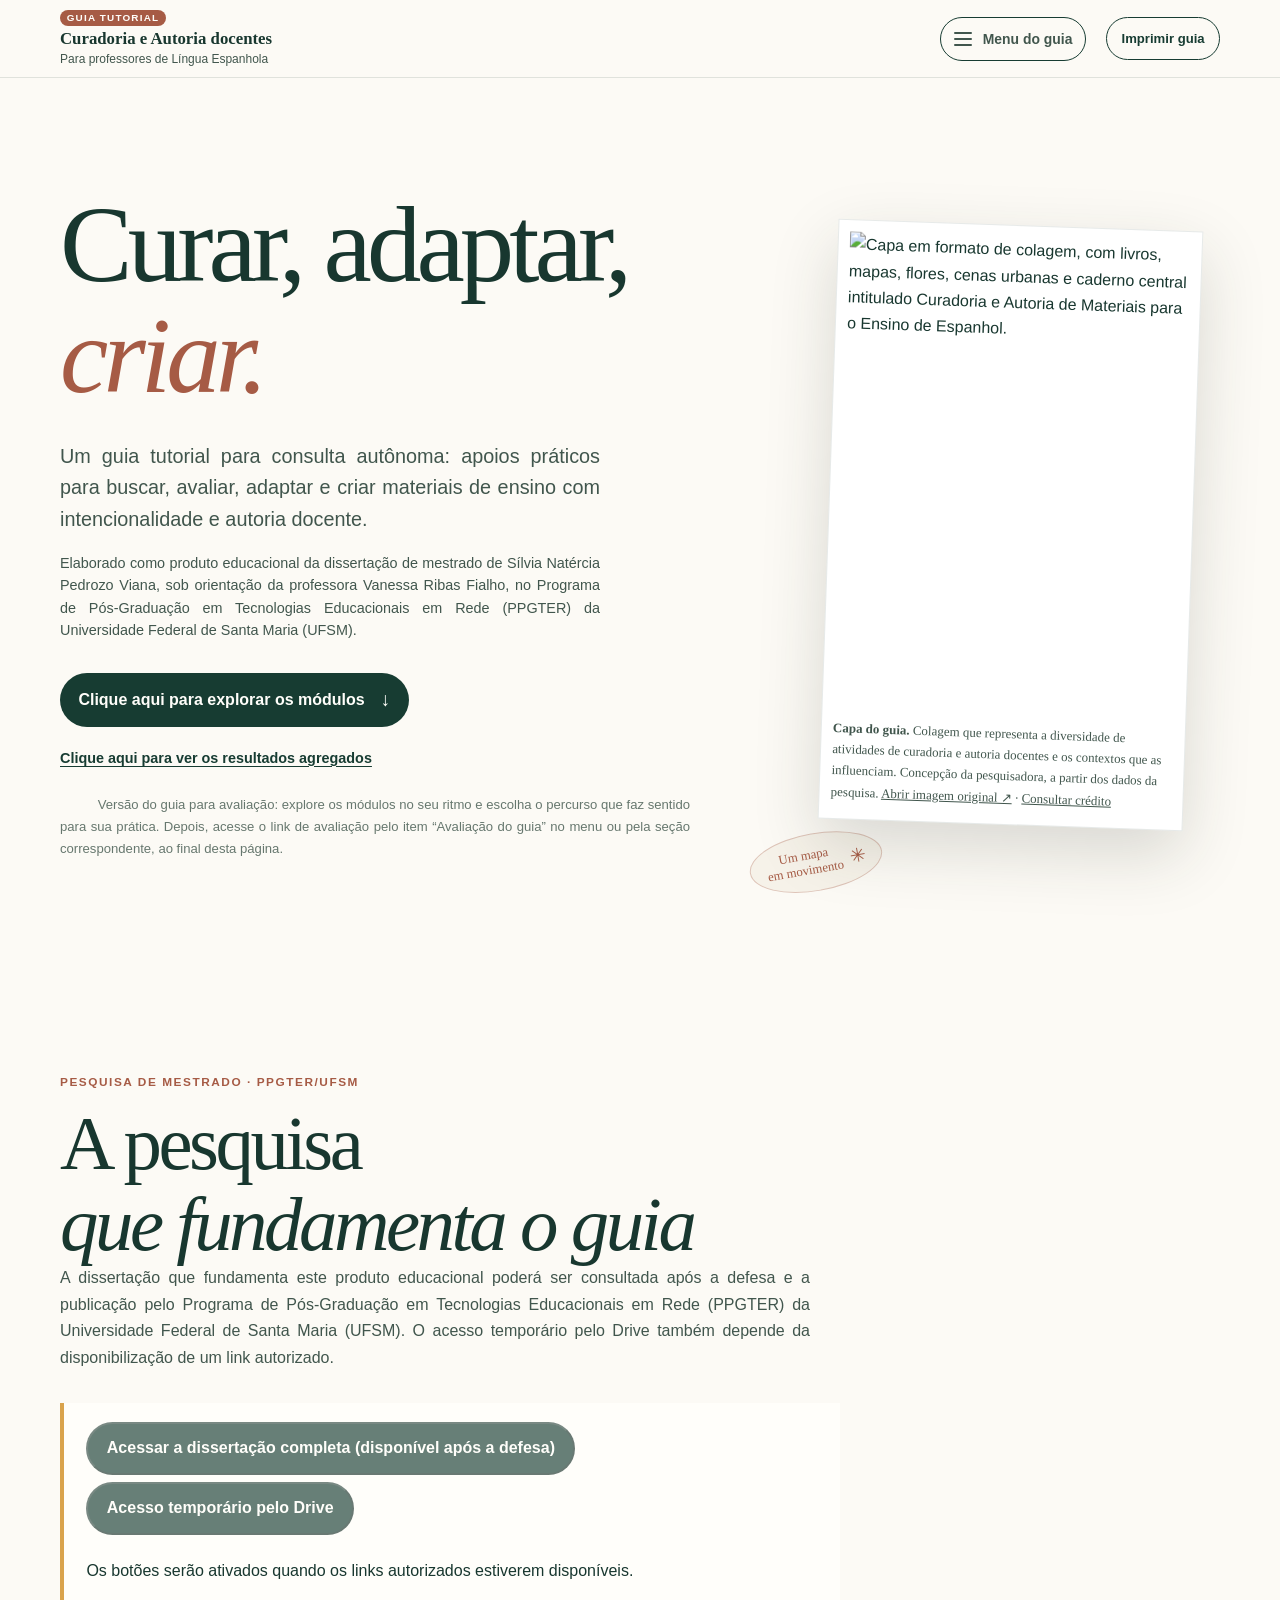
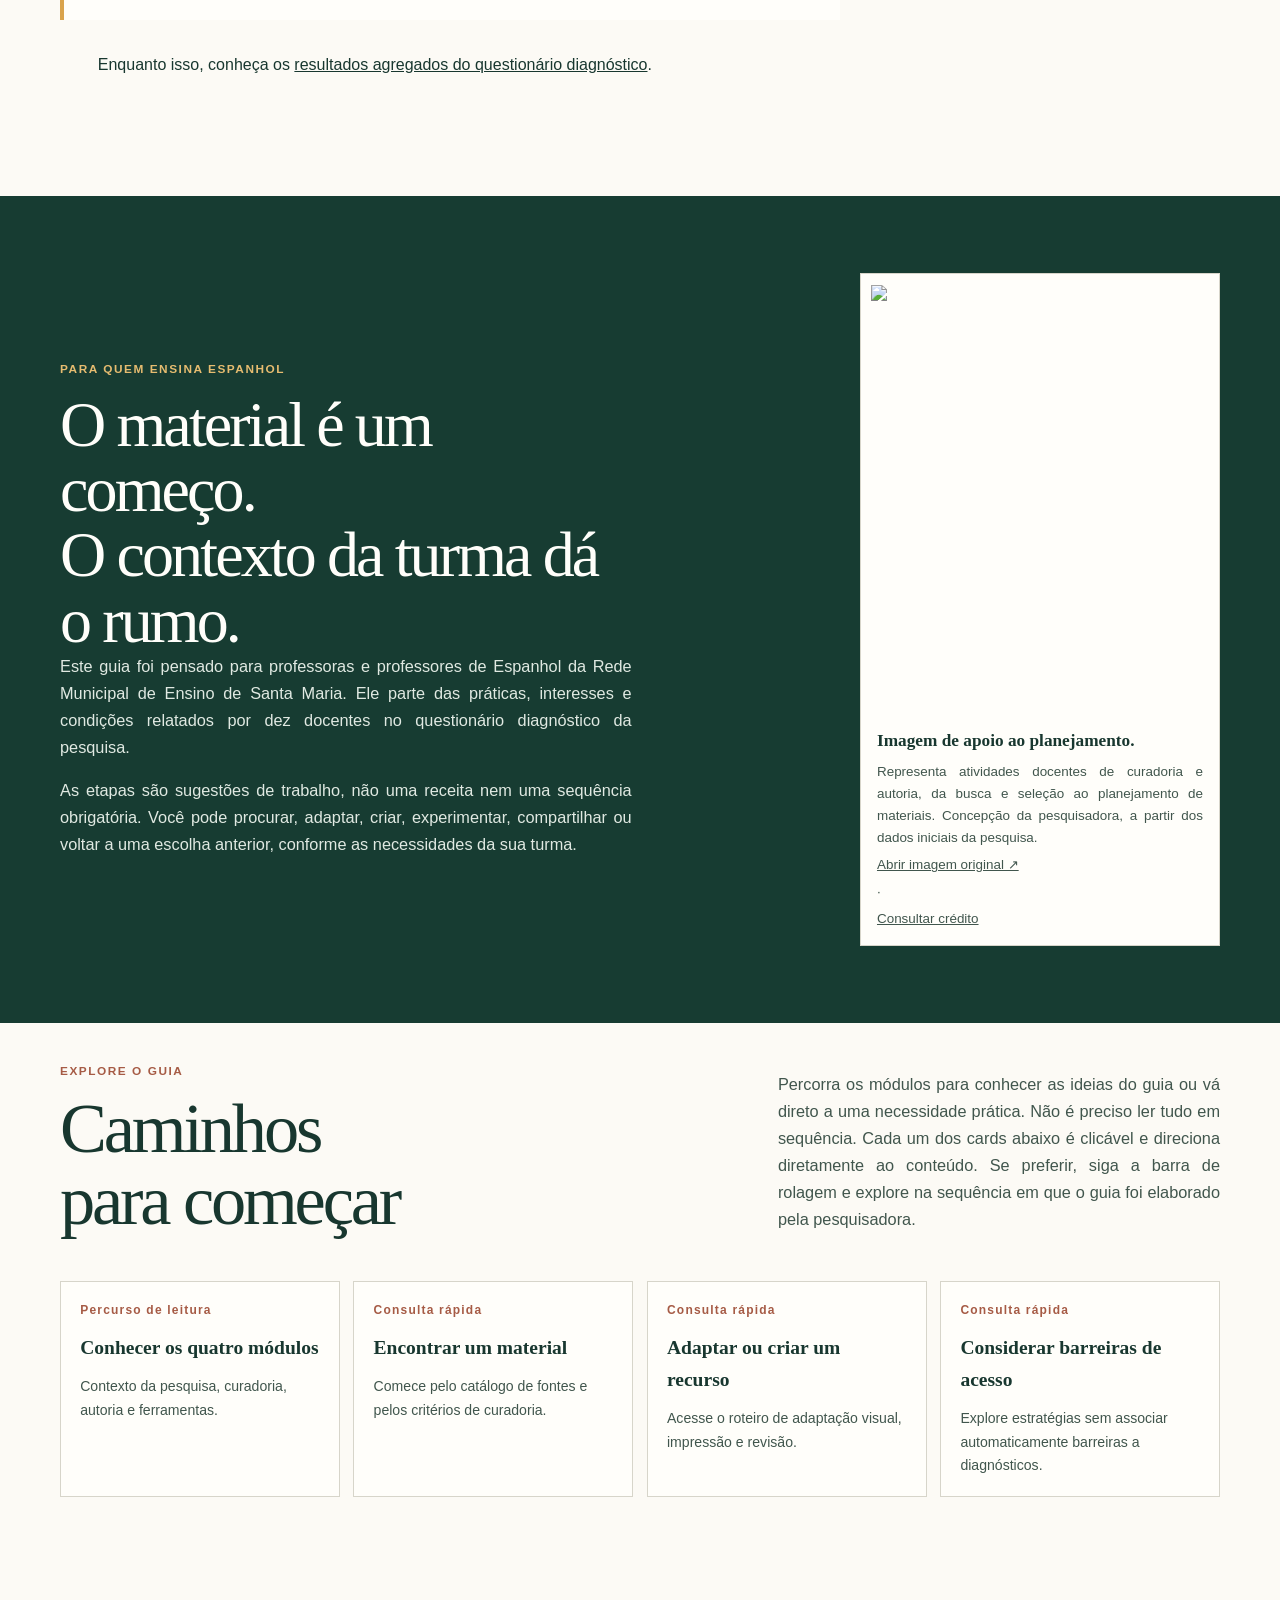
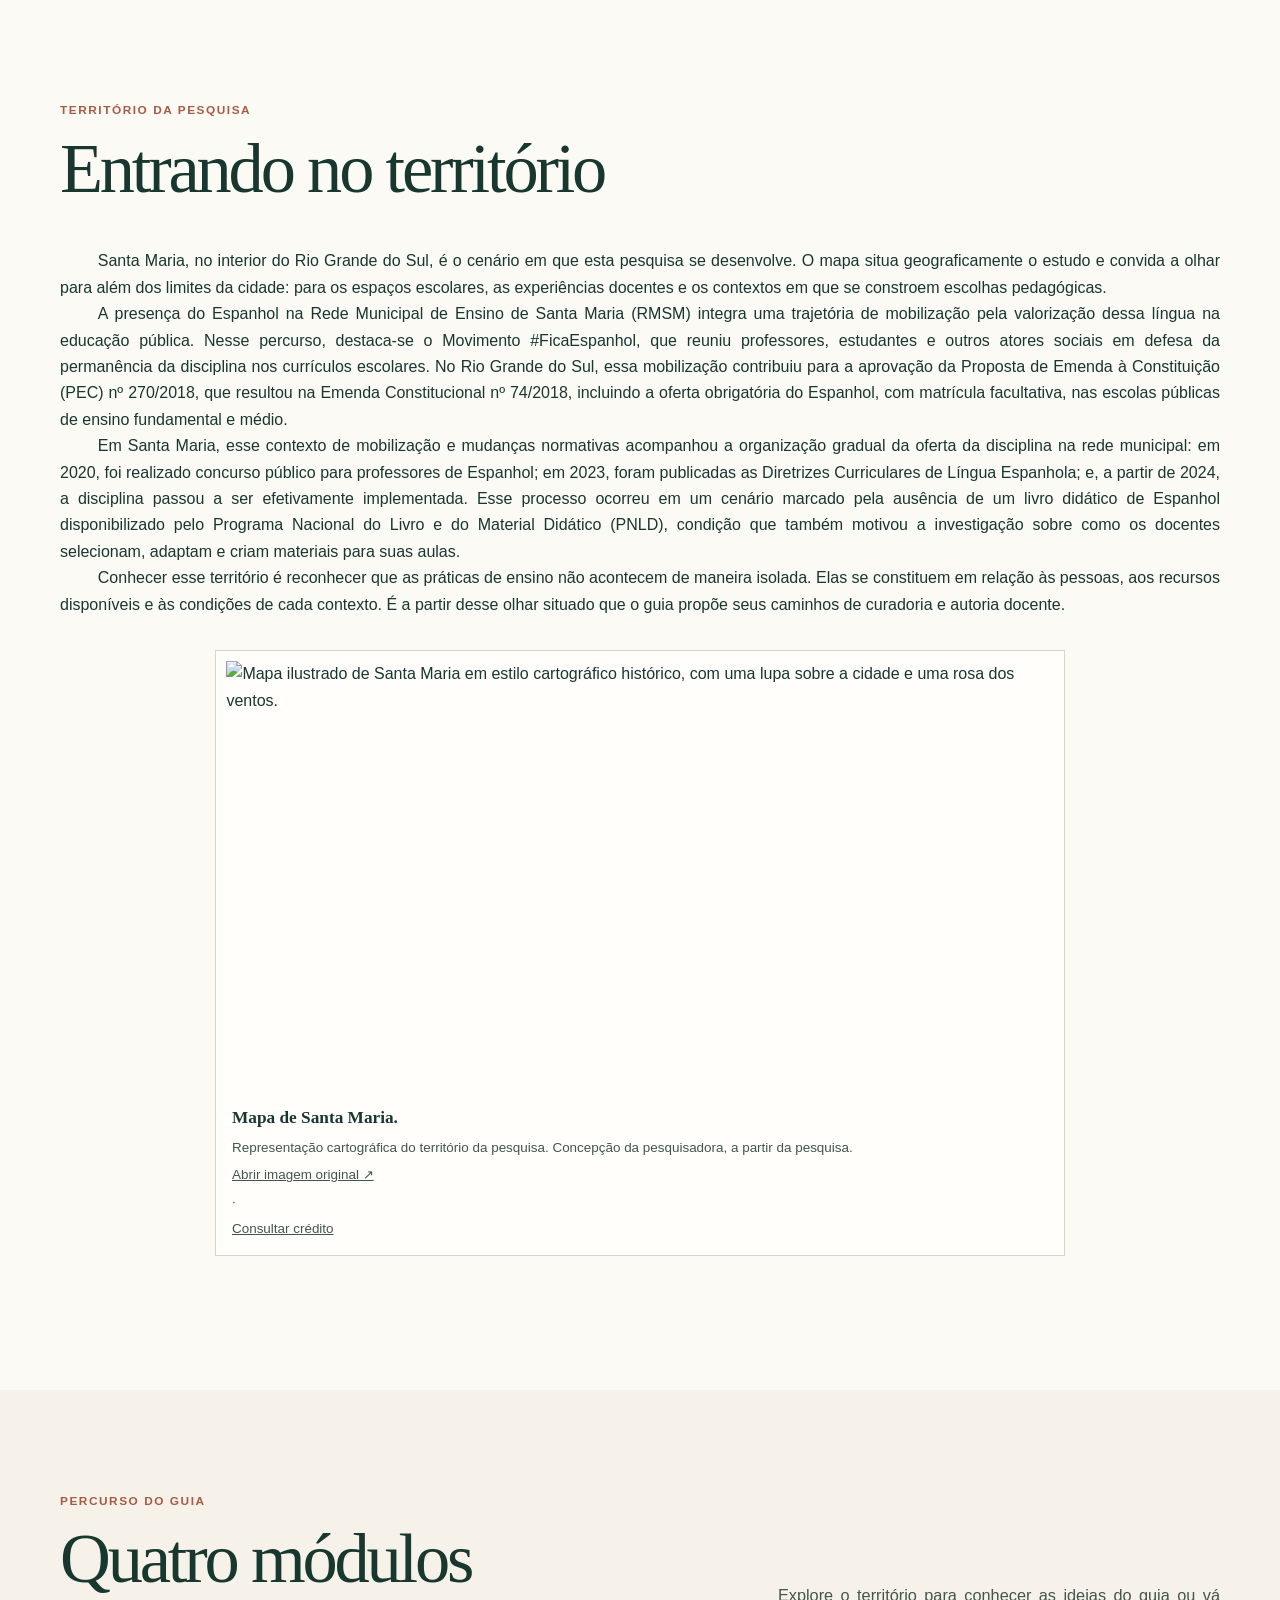
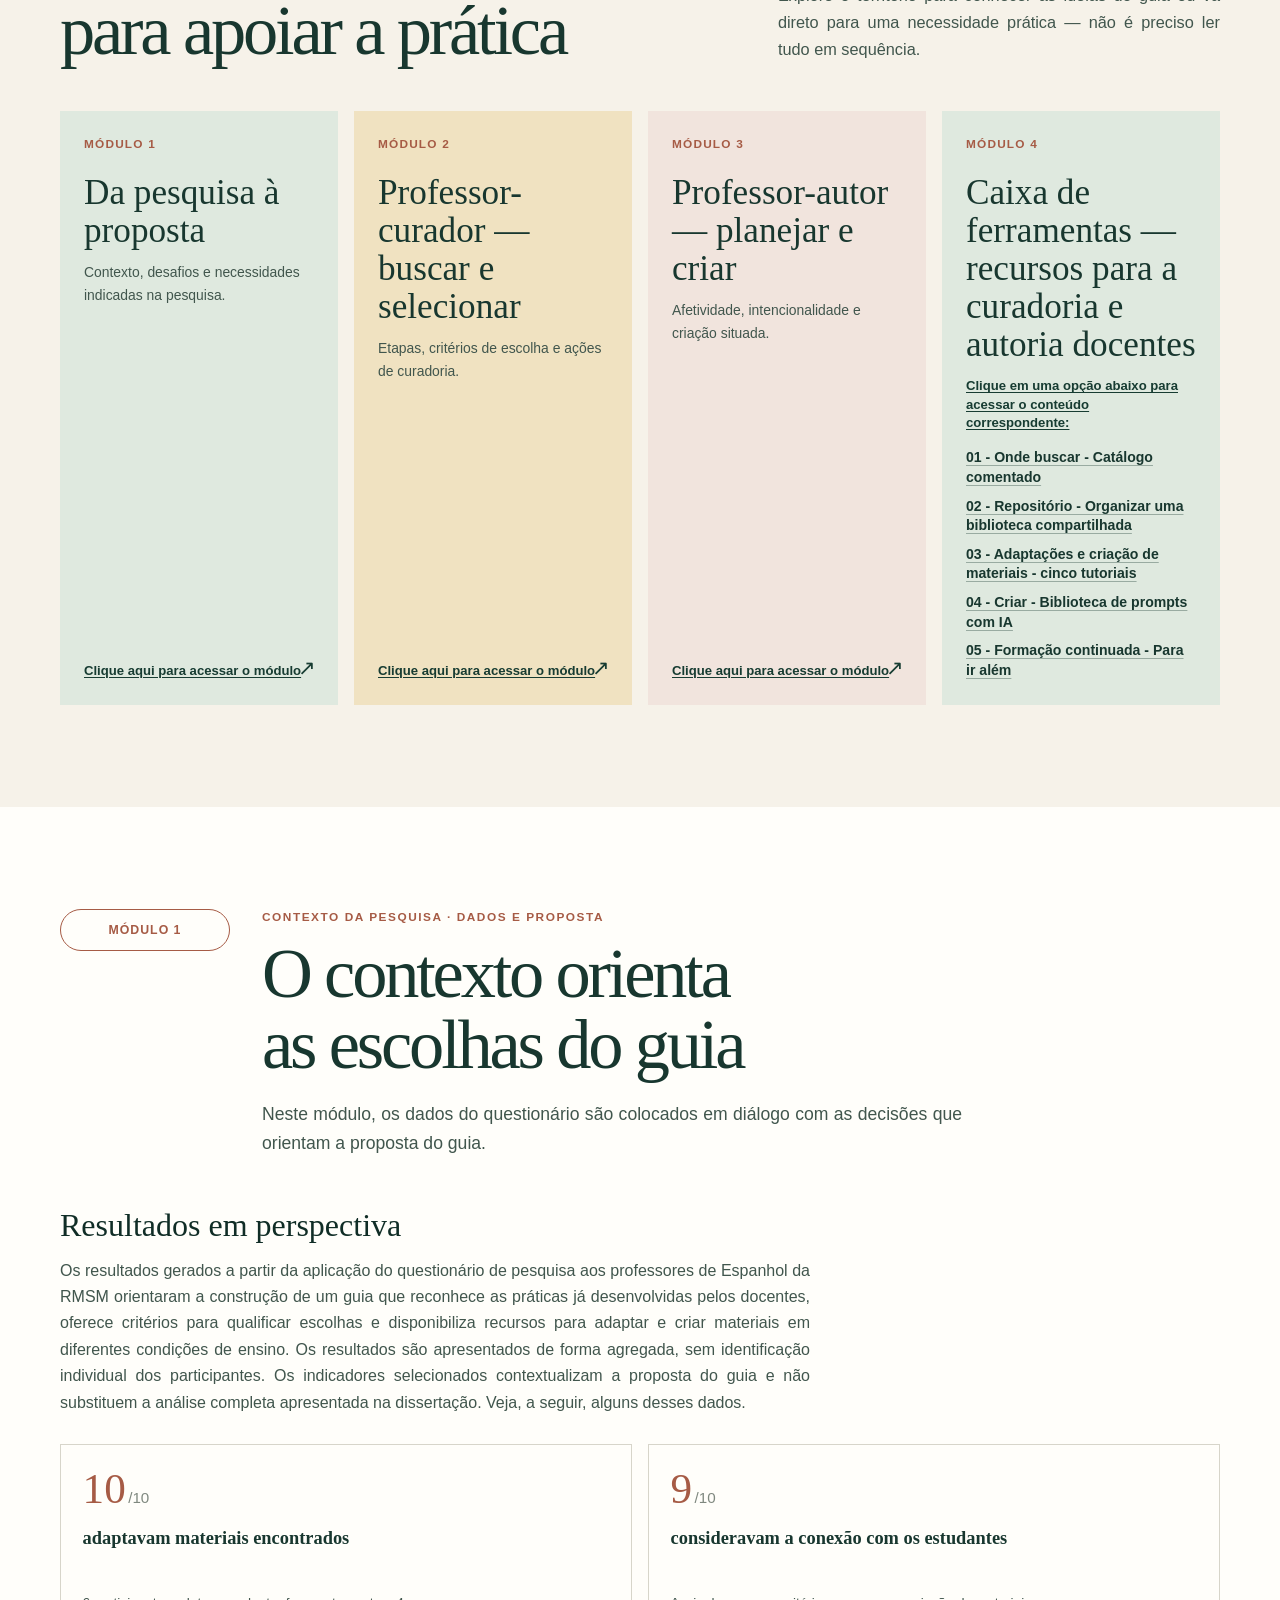
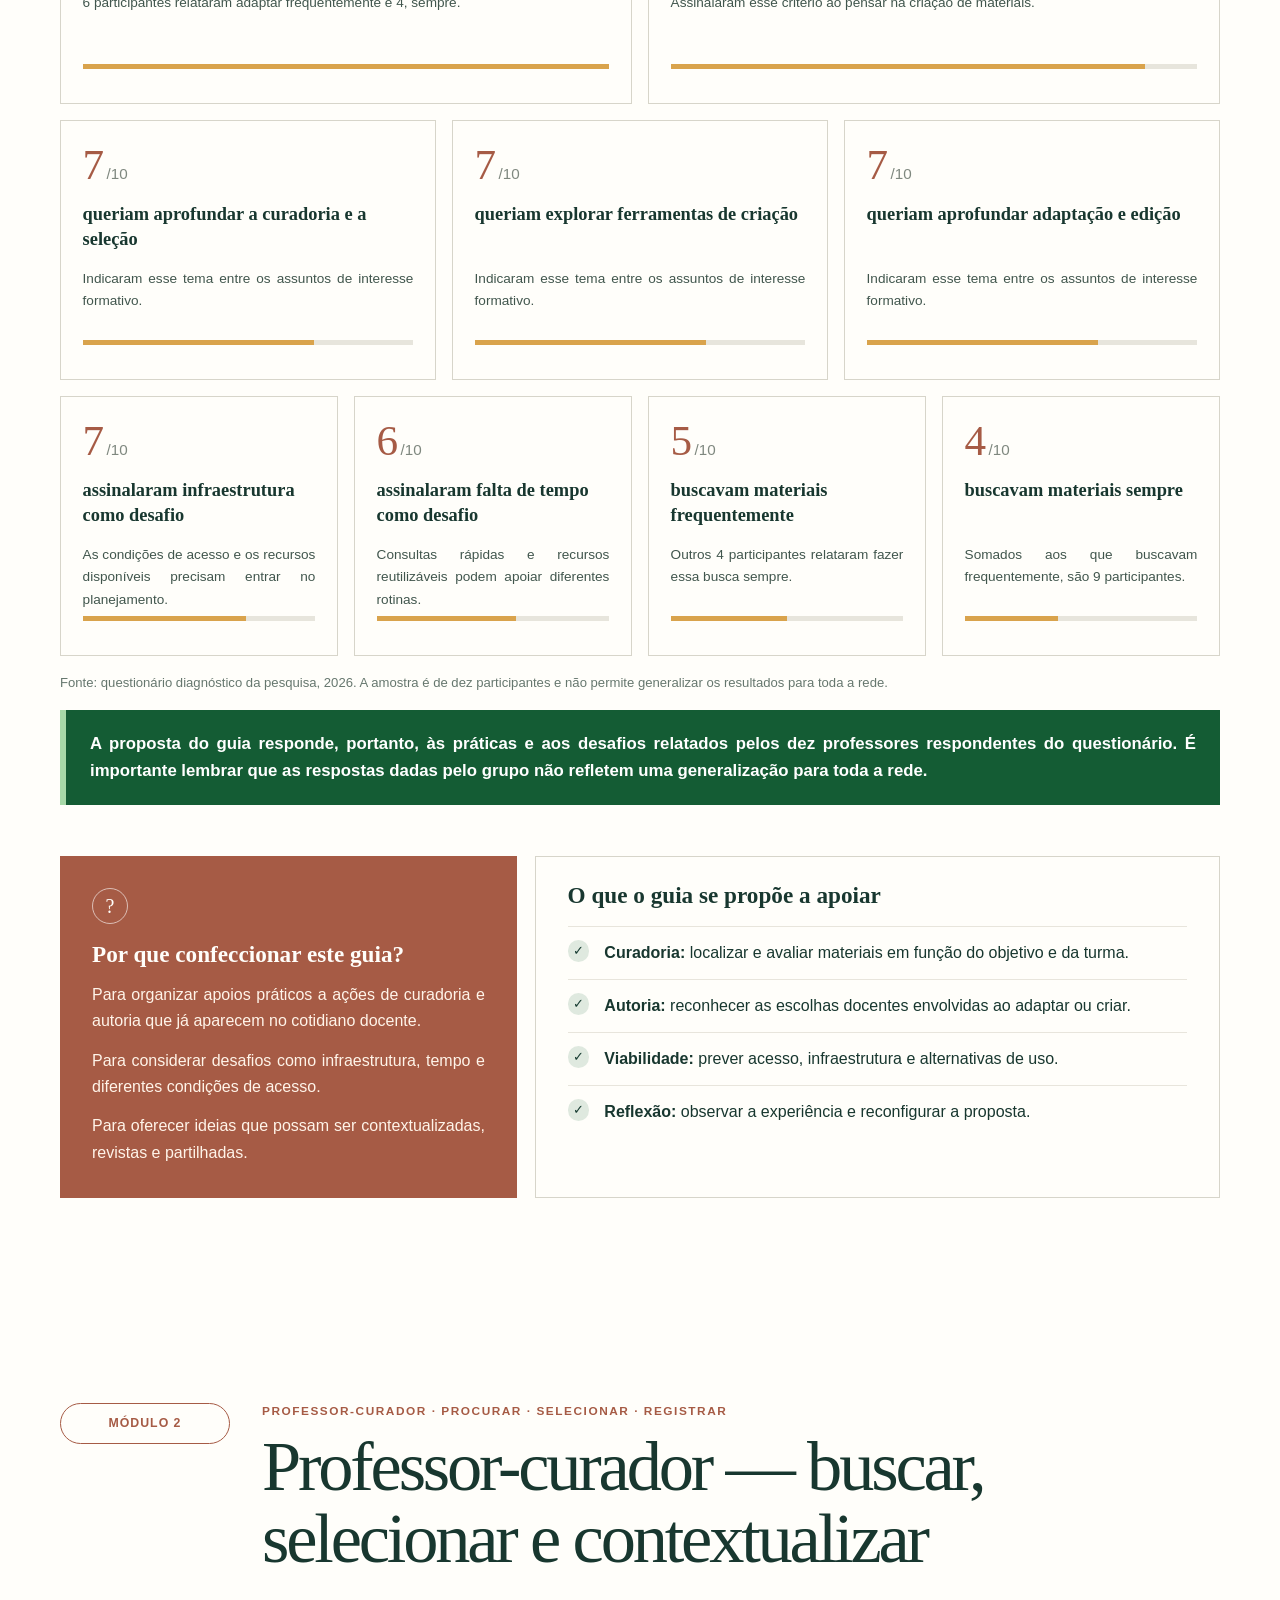
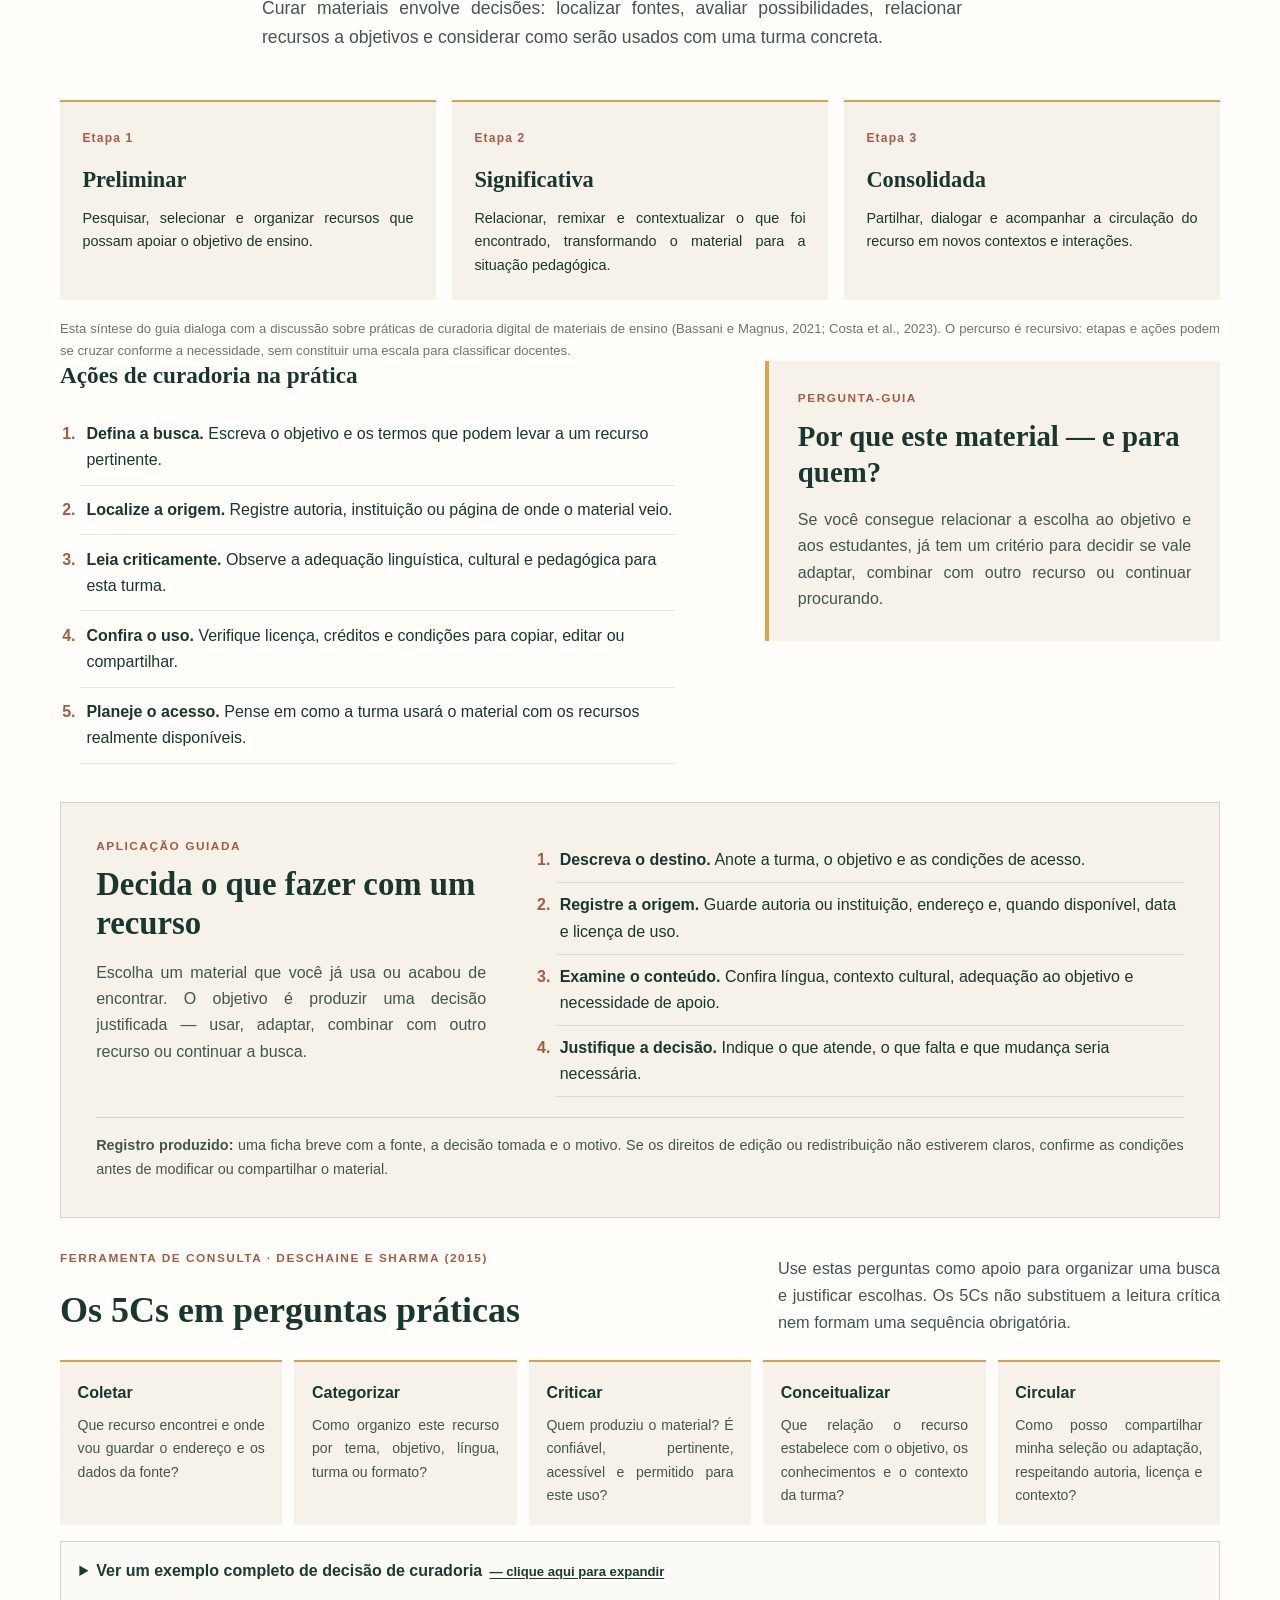
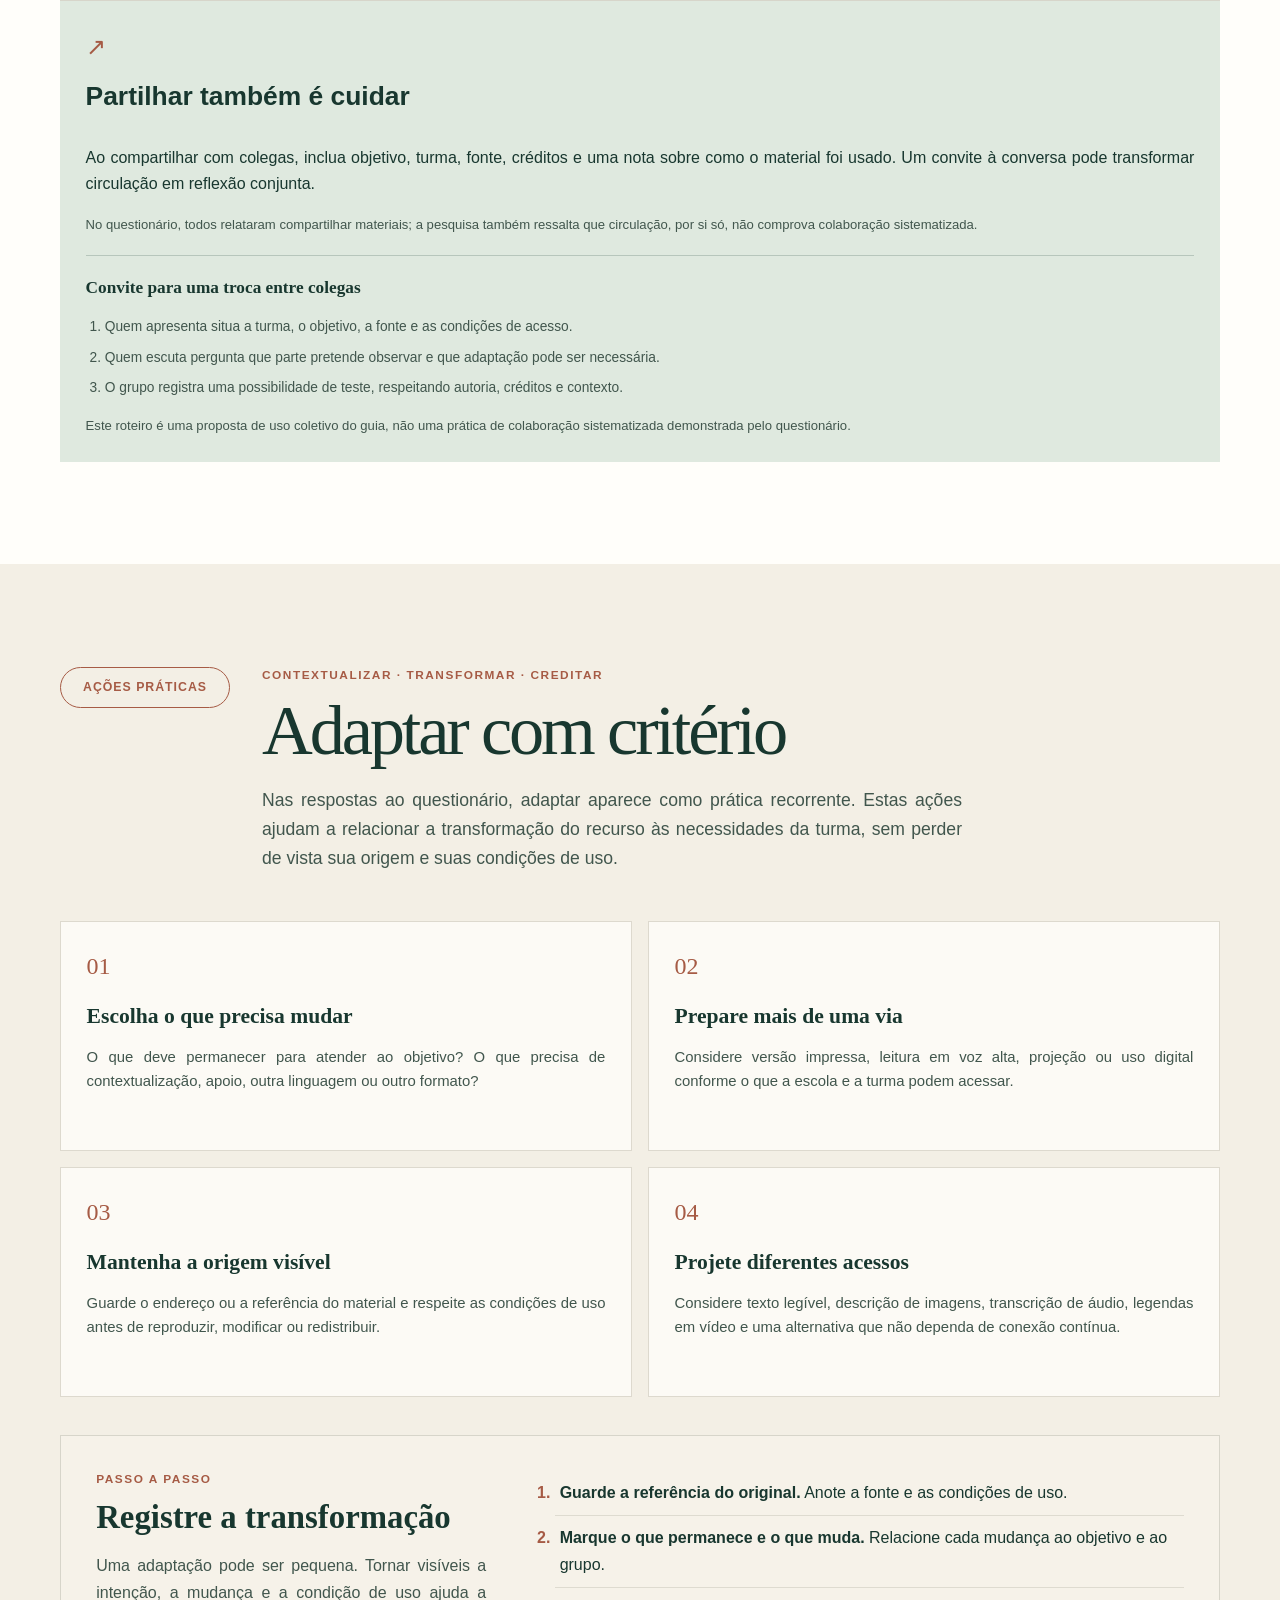
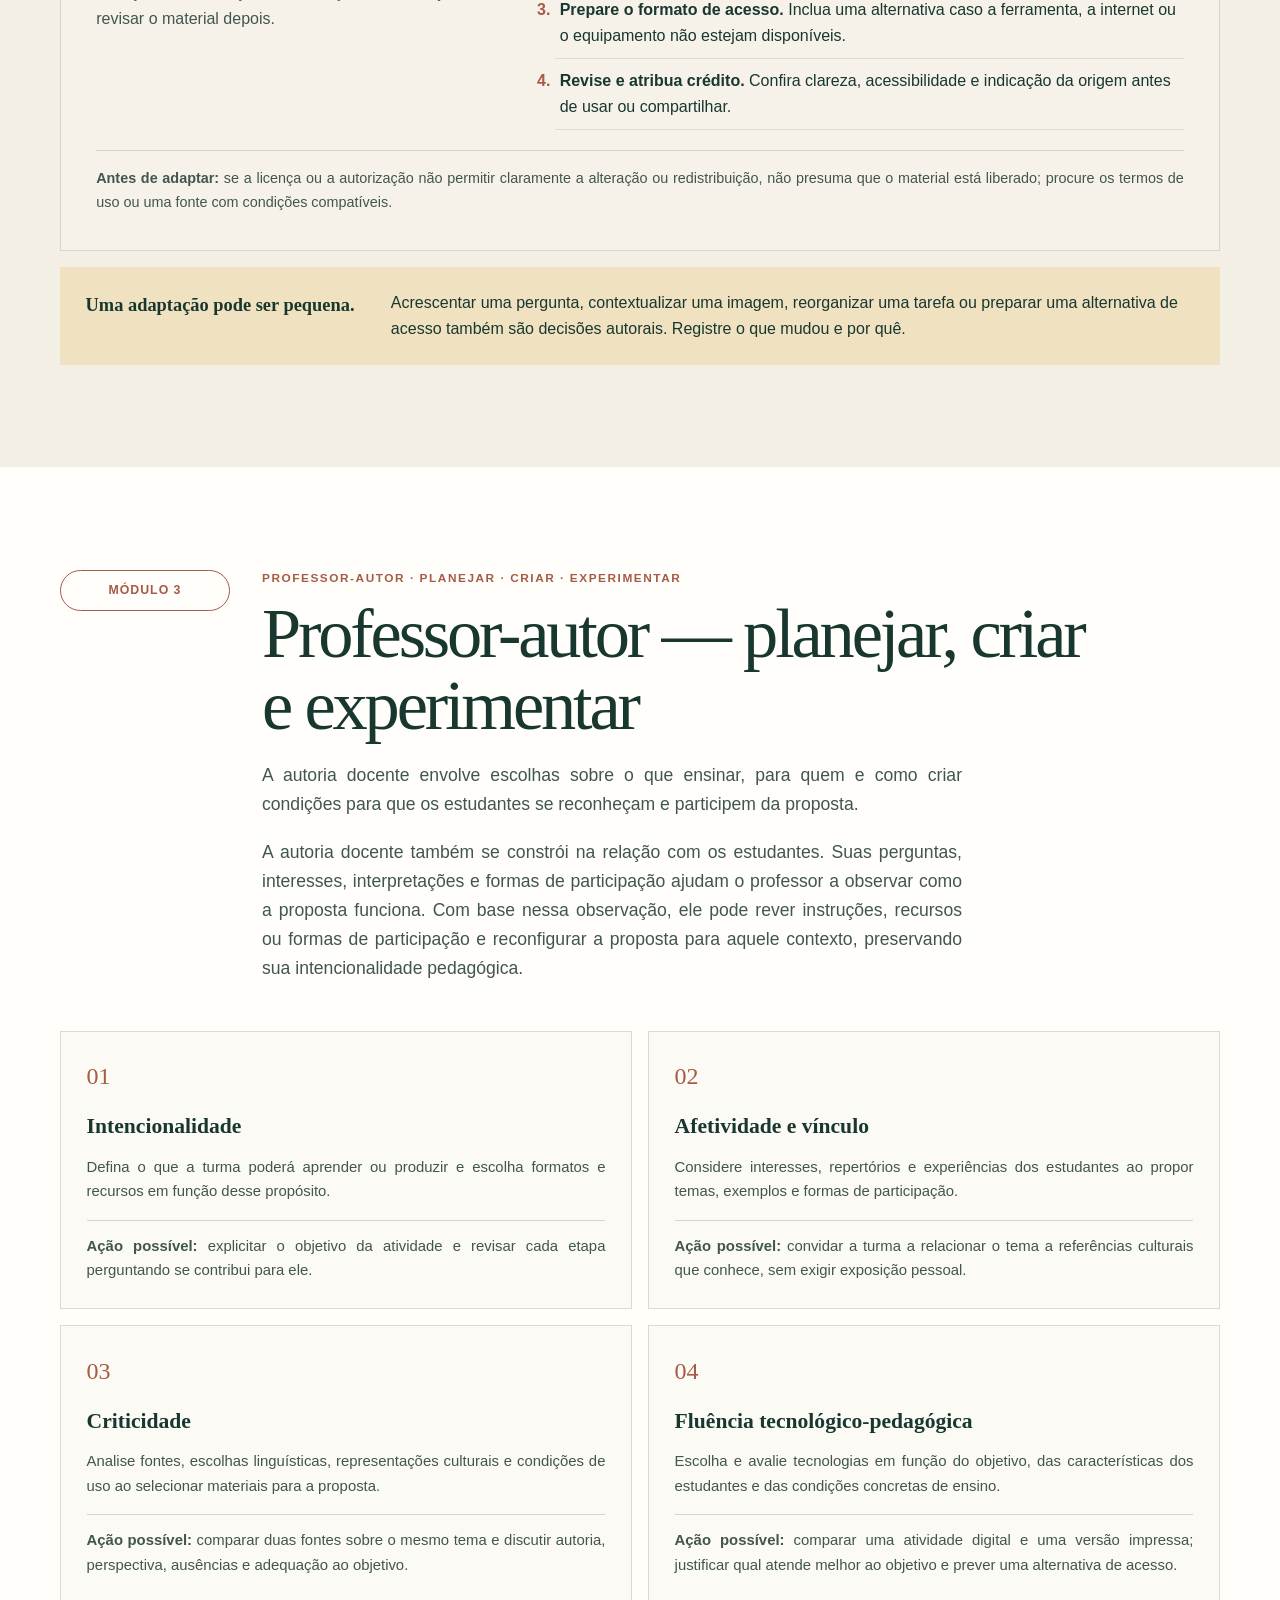
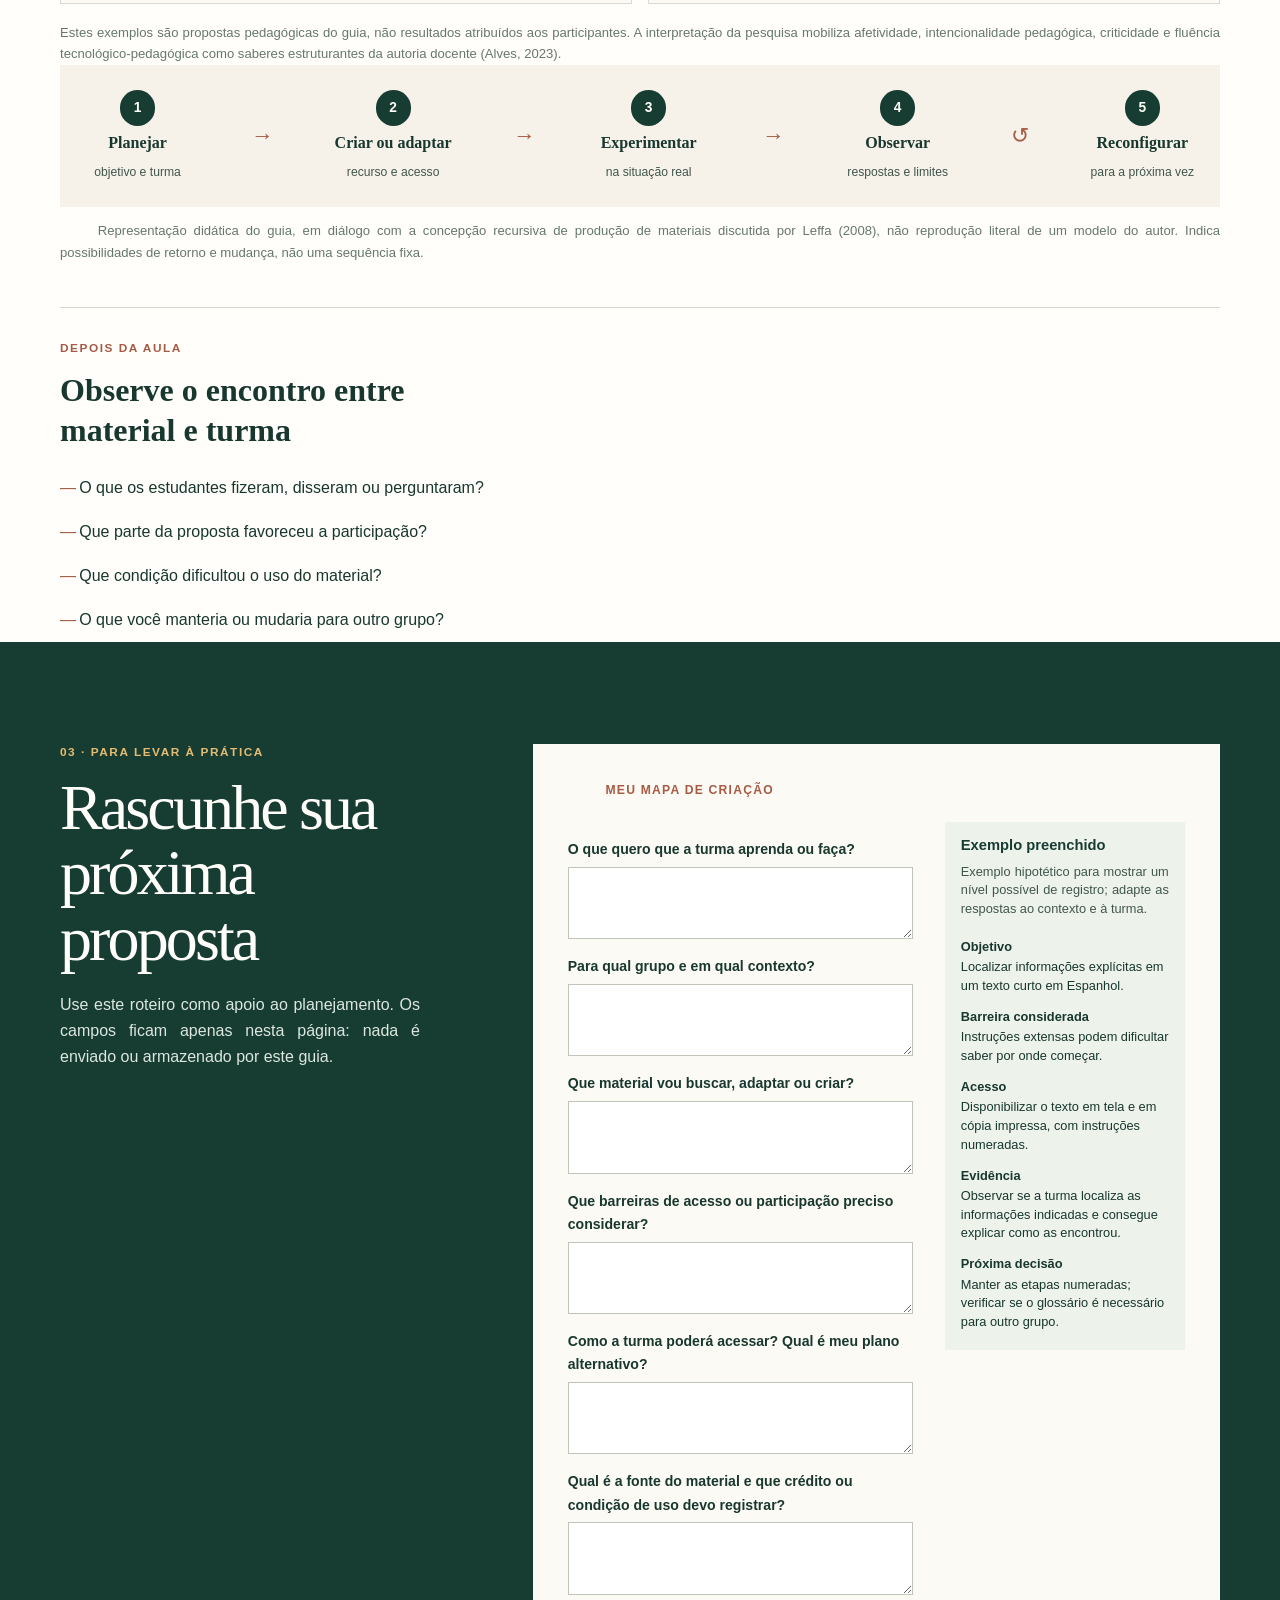
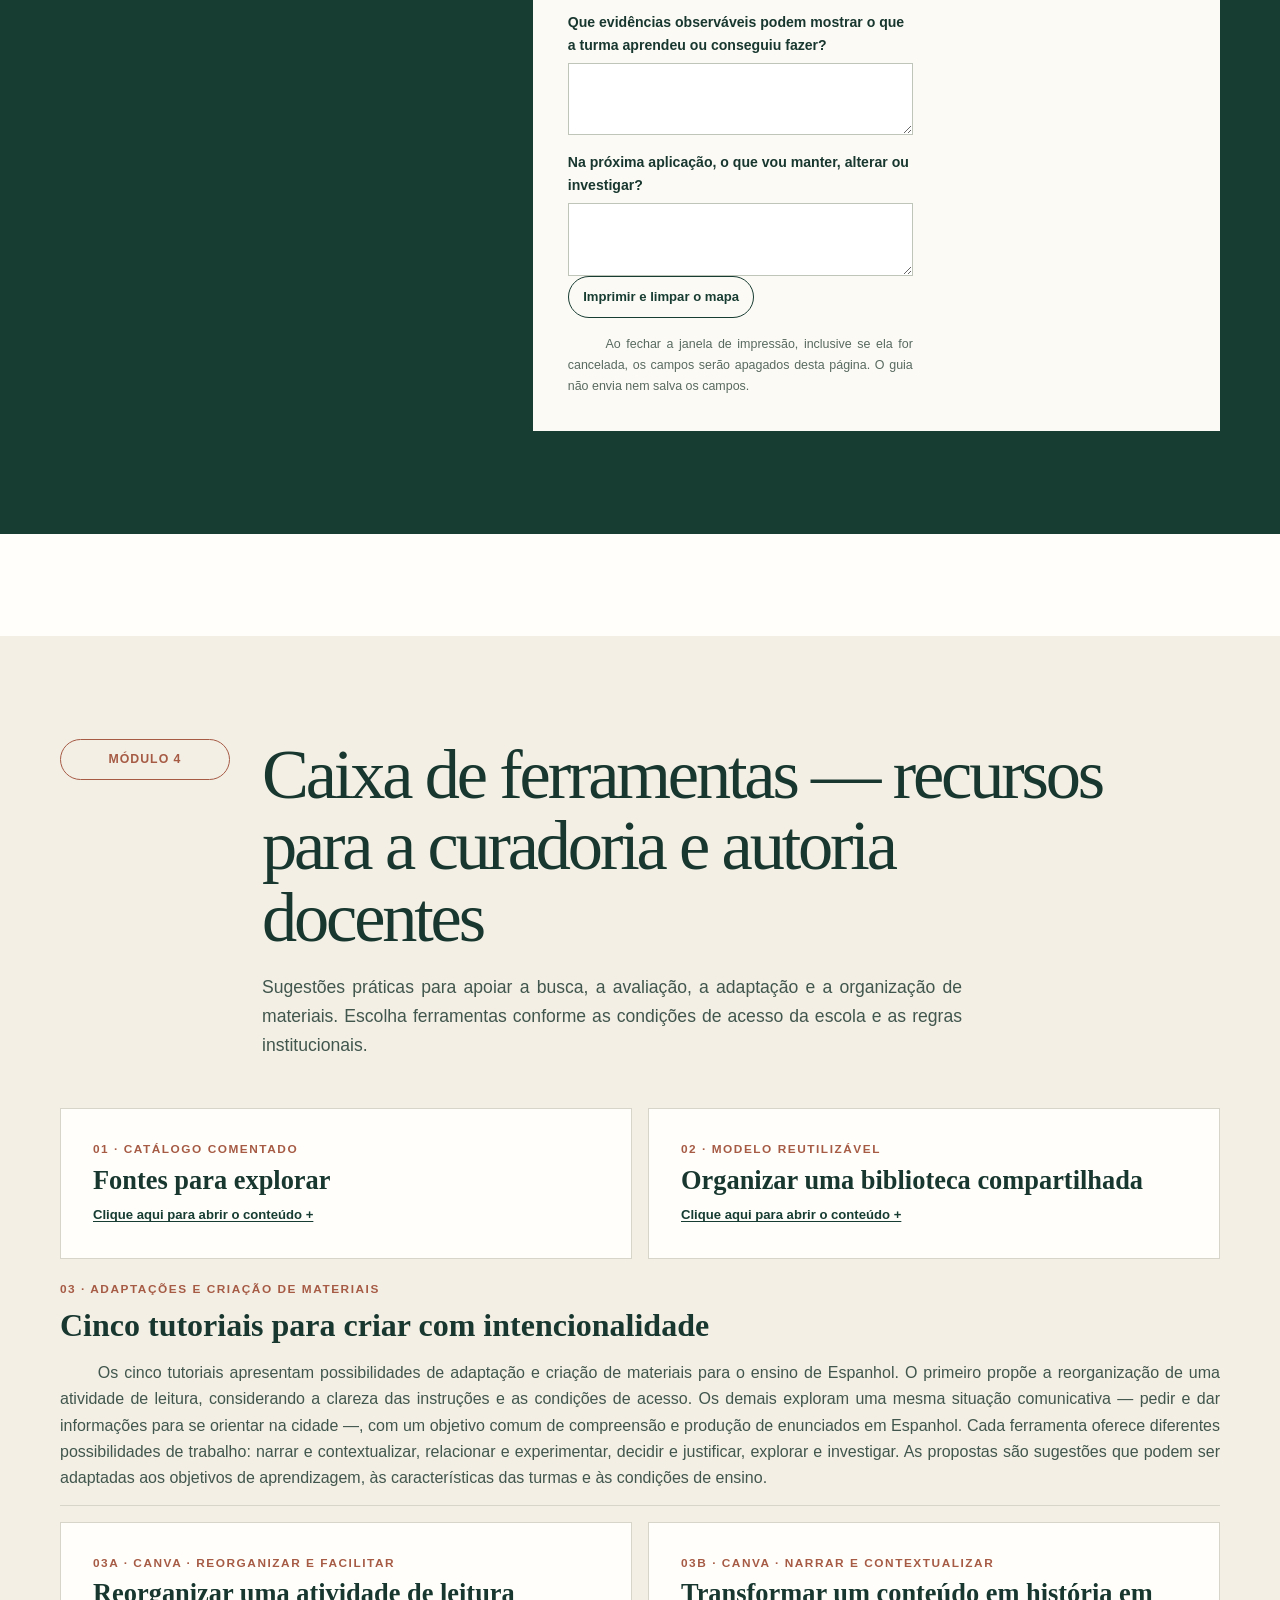
==== index.html @ f96a26da "Publish Spanish teacher curation guide" ====
<!doctype html>
<html lang="pt-BR">
  <head>
    <meta charset="utf-8">
    <meta name="viewport" content="width=device-width, initial-scale=1">
    <meta
      name="description"
      content="Guia tutorial para apoiar a curadoria e a autoria docente de materiais de Espanhol."
    >
    <meta name="theme-color" content="#173c32">
    <title>Curadoria e Autoria docentes — Guia tutorial para professores de Língua Espanhola</title>
    <link rel="stylesheet" href="styles.css?v=20261018-1">
    <script src="script.js?v=20261017-1" defer></script>
  </head>
  <body>
    <a class="skip-link" href="#conteudo">Pular para o conteúdo</a>

    <header class="site-header">
      <a class="wordmark" href="#inicio" aria-label="Curadoria e Autoria docentes — início">
        <span class="wordmark-copy">
          <span class="wordmark-kicker">Guia tutorial</span>
          <strong>Curadoria e Autoria docentes</strong>
          <small>Para professores de Língua Espanhola</small>
        </span>
      </a>
      <nav class="main-nav" aria-label="Navegação principal">
        <details class="guide-menu">
          <summary class="menu-toggle">
            <span class="menu-icon" aria-hidden="true"><span></span><span></span><span></span></span>
            <span>Menu do guia</span>
          </summary>
          <div class="menu-panel">
            <a href="#inicio">Início</a>
            <a href="#a-pesquisa">A pesquisa</a>
            <a class="menu-subitem" href="#intro-title">Para quem ensina Espanhol</a>
            <a href="#quick-paths-title">Caminhos para começar</a>
            <a href="#modulos">Percurso do guia</a>
            <a href="#territorio">Entrando no território</a>
            <a href="#modulo-1">Módulo 1 · Da pesquisa à proposta</a>
            <a class="menu-subitem" href="#resultados-perspectiva">Questionário diagnóstico · n = 10</a>
            <a href="#modulo-curador">Módulo 2 · Professor-curador — buscar e selecionar</a>
            <a class="menu-subitem" href="#curadoria-adaptacao">Ações práticas — adaptar com critério</a>
            <a class="menu-subitem" href="#curation-practice-title">Decidir o que fazer com um recurso</a>
            <a class="menu-subitem" href="#five-cs-title">Os 5Cs em perguntas práticas</a>
            <a href="#modulo-autor">Módulo 3 · Professor-autor — planejar e criar</a>
            <a class="menu-subitem" href="#roteiro">Meu Mapa de Criação — Para levar à prática</a>
            <a href="#modulo-ferramentas">Módulo 4 · Caixa de ferramentas — recursos para a curadoria e autoria docentes</a>
            <a class="menu-subitem" href="#catalogo-recursos">01 · Catálogo comentado — fontes para explorar</a>
            <a class="menu-subitem" href="#biblioteca-compartilhada">02 · Modelo de biblioteca compartilhada</a>
            <a class="menu-subitem" href="#tutorials-criacao">03 · Adaptações e criação — cinco tutoriais</a>
            <a class="menu-subitem" href="#tutorial-canva">03A · Canva — reorganizar uma atividade</a>
            <a class="menu-subitem" href="#tutorial-canva-hq">03B · Canva — criar uma história em quadrinhos</a>
            <a class="menu-subitem" href="#tutorial-wordwall">03C · Wordwall — relacionar perguntas e orientações</a>
            <a class="menu-subitem" href="#tutorial-kahoot">03D · Kahoot! — decidir e justificar</a>
            <a class="menu-subitem" href="#tutorial-genially">03E · Genially — explorar trajetos</a>
            <a class="menu-subitem" href="#biblioteca-prompts">04 · Biblioteca de prompts — IA</a>
            <a class="menu-subitem" href="#acessibilidade">Acessibilidade e participação</a>
            <a class="menu-subitem" href="#formacao-continuada">Formação continuada — Para ir além</a>
            <a href="#avaliacao">Avaliação do guia</a>
            <a href="#licenca">Reutilização e licença</a>
            <a href="#sobre-nos">Sobre nós</a>
            <a href="#contatos">Nossos contatos</a>
            <a href="#referencias">Referências</a>
            <a class="menu-subitem" href="#credito-capa">Créditos das imagens</a>
          </div>
        </details>
      </nav>
      <button class="print-button" id="print-guide" type="button">Imprimir guia</button>
    </header>

    <main id="conteudo">
      <section class="hero section-wrap" id="inicio" aria-labelledby="hero-title">
        <div class="hero-copy">
          <h1 id="hero-title">Curar, adaptar,<br><em>criar.</em></h1>
          <p class="hero-lede">
            Um guia tutorial para consulta autônoma: apoios práticos para buscar,
            avaliar, adaptar e criar materiais de ensino com intencionalidade e
            autoria docente.
          </p>
          <p class="hero-context">
            Elaborado como produto educacional da dissertação de mestrado de
            Sílvia Natércia Pedrozo Viana, sob orientação da professora Vanessa
            Ribas Fialho, no Programa de Pós-Graduação em Tecnologias
            Educacionais em Rede (PPGTER) da Universidade Federal de Santa Maria
            (UFSM).
          </p>
          <div class="hero-actions">
            <a class="button button-primary" href="#modulos">Clique aqui para explorar os módulos <span aria-hidden="true">↓</span></a>
            <a class="text-link" href="#resultados-perspectiva">Clique aqui para ver os resultados agregados</a>
          </div>
          <p class="hero-note">
            Versão do guia para avaliação: explore os módulos no seu ritmo e
            escolha o percurso que faz sentido para sua prática. Depois, acesse
            o link de avaliação pelo item “Avaliação do guia” no menu ou pela
            seção correspondente, ao final desta página.
          </p>
        </div>
        <figure class="cover-card">
          <img
            src="assets/capa-guia.jpg"
            alt="Capa em formato de colagem, com livros, mapas, flores, cenas urbanas e caderno central intitulado Curadoria e Autoria de Materiais para o Ensino de Espanhol."
            width="1024"
            height="1536"
            fetchpriority="high"
          >
          <figcaption>
            <strong>Capa do guia.</strong> Colagem que representa a diversidade de
            atividades de curadoria e autoria docentes e os contextos que as
            influenciam. Concepção da pesquisadora, a partir dos dados da pesquisa.
            <a href="assets/capa-guia.jpg" target="_blank" rel="noopener">Abrir imagem original ↗</a> ·
            <a href="#credito-capa">Consultar crédito</a>
          </figcaption>
        </figure>
        <div class="hero-stamp" aria-hidden="true">
          <span>Um mapa<br>em movimento</span>
          <span class="stamp-star">✳</span>
        </div>
      </section>

      <section class="section-wrap results-hero section-space" id="a-pesquisa" aria-labelledby="research-title">
        <p class="eyebrow">Pesquisa de mestrado · PPGTER/UFSM</p>
        <h2 id="research-title">A pesquisa<br><em>que fundamenta o guia</em></h2>
        <p class="results-intro">
          A dissertação que fundamenta este produto educacional poderá ser
          consultada após a defesa e a publicação pelo Programa de Pós-Graduação
          em Tecnologias Educacionais em Rede (PPGTER) da Universidade Federal
          de Santa Maria (UFSM). O acesso temporário pelo Drive também depende
          da disponibilização de um link autorizado.
        </p>
        <div class="contact-pending research-notice" role="status">
          <button class="button button-light research-link-pending" type="button" disabled>
            Acessar a dissertação completa (disponível após a defesa)
          </button>
          <button class="button button-light research-link-pending" type="button" disabled>
            Acesso temporário pelo Drive
          </button>
          <p>Os botões serão ativados quando os links autorizados estiverem disponíveis.</p>
        </div>
        <p>
          Enquanto isso, conheça os <a href="#resultados-perspectiva">resultados agregados
          do questionário diagnóstico</a>.
        </p>
      </section>

      <section class="intro-band" aria-labelledby="intro-title">
        <div class="section-wrap intro-grid">
          <div>
            <p class="eyebrow eyebrow-light">Para quem ensina Espanhol</p>
            <h2 id="intro-title">O material é um começo.<br>O contexto da turma dá o rumo.</h2>
            <div class="intro-copy">
              <p>
                Este guia foi pensado para professoras e professores de Espanhol da
                Rede Municipal de Ensino de Santa Maria. Ele parte das práticas,
                interesses e condições relatados por dez docentes no questionário
                diagnóstico da pesquisa.
              </p>
              <p>
                As etapas são sugestões de trabalho, não uma receita nem uma
                sequência obrigatória. Você pode procurar, adaptar, criar,
                experimentar, compartilhar ou voltar a uma escolha anterior,
                conforme as necessidades da sua turma.
              </p>
            </div>
          </div>
          <figure class="inline-illustration inline-illustration-support">
            <img
              src="assets/galeria/screenshot-2026-10-07-152344.jpg"
              alt="Professora planeja materiais diante de telas e imagens de diferentes recursos digitais."
              width="469"
              height="597"
              loading="lazy"
              decoding="async"
            >
            <figcaption>
              <strong>Imagem de apoio ao planejamento.</strong> Representa atividades
              docentes de curadoria e autoria, da busca e seleção ao planejamento
              de materiais. Concepção da pesquisadora, a partir dos dados iniciais
              da pesquisa.
              <a href="assets/galeria/screenshot-2026-10-07-152344.jpg" target="_blank" rel="noopener">Abrir imagem original ↗</a> ·
              <a href="#credito-planejamento">Consultar crédito</a>
            </figcaption>
          </figure>
        </div>
      </section>

      <section class="section-wrap quick-paths section-space" aria-labelledby="quick-paths-title">
        <div class="section-heading">
          <div>
            <p class="eyebrow">Explore o guia</p>
            <h2 id="quick-paths-title">Caminhos<br>para começar</h2>
          </div>
          <p class="section-intro">
            Percorra os módulos para conhecer as ideias do guia ou vá direto a
            uma necessidade prática. Não é preciso ler tudo em sequência. Cada
            um dos cards abaixo é clicável e direciona diretamente ao conteúdo.
            Se preferir, siga a barra de rolagem e explore na sequência em que o
            guia foi elaborado pela pesquisadora.
          </p>
        </div>
        <div class="quick-path-grid">
          <a class="quick-path-card" href="#modulos">
            <span class="profile-number">Percurso de leitura</span>
            <strong>Conhecer os quatro módulos</strong>
            <span>Contexto da pesquisa, curadoria, autoria e ferramentas.</span>
          </a>
          <a class="quick-path-card" href="#catalogo-recursos">
            <span class="profile-number">Consulta rápida</span>
            <strong>Encontrar um material</strong>
            <span>Comece pelo catálogo de fontes e pelos critérios de curadoria.</span>
          </a>
          <a class="quick-path-card" href="#tutorial-canva">
            <span class="profile-number">Consulta rápida</span>
            <strong>Adaptar ou criar um recurso</strong>
            <span>Acesse o roteiro de adaptação visual, impressão e revisão.</span>
          </a>
          <a class="quick-path-card" href="#acessibilidade">
            <span class="profile-number">Consulta rápida</span>
            <strong>Considerar barreiras de acesso</strong>
            <span>Explore estratégias sem associar automaticamente barreiras a diagnósticos.</span>
          </a>
        </div>
      </section>

      <section class="section-wrap territory section-space" id="territorio" aria-labelledby="territory-title">
        <div class="section-heading">
          <div>
            <p class="eyebrow">Território da pesquisa</p>
            <h2 id="territory-title">Entrando no território</h2>
          </div>
        </div>
        <div class="territory-copy">
          <p>
            Santa Maria, no interior do Rio Grande do Sul, é o cenário em que
            esta pesquisa se desenvolve. O mapa situa geograficamente o estudo
            e convida a olhar para além dos limites da cidade: para os espaços
            escolares, as experiências docentes e os contextos em que se
            constroem escolhas pedagógicas.
          </p>
          <p>
            A presença do Espanhol na Rede Municipal de Ensino de Santa Maria
            (RMSM) integra uma trajetória de mobilização pela valorização dessa
            língua na educação pública. Nesse percurso, destaca-se o Movimento
            #FicaEspanhol, que reuniu professores, estudantes e outros atores
            sociais em defesa da permanência da disciplina nos currículos
            escolares. No Rio Grande do Sul, essa mobilização contribuiu para a
            aprovação da Proposta de Emenda à Constituição (PEC) nº 270/2018,
            que resultou na Emenda Constitucional nº 74/2018, incluindo a
            oferta obrigatória do Espanhol, com matrícula facultativa, nas
            escolas públicas de ensino fundamental e médio.
          </p>
          <p>
            Em Santa Maria, esse contexto de mobilização e mudanças normativas
            acompanhou a organização gradual da oferta da disciplina na rede
            municipal: em 2020, foi realizado concurso público para professores
            de Espanhol; em 2023, foram publicadas as Diretrizes Curriculares de
            Língua Espanhola; e, a partir de 2024, a disciplina passou a ser
            efetivamente implementada. Esse processo ocorreu em um cenário
            marcado pela ausência de um livro didático de Espanhol
            disponibilizado pelo Programa Nacional do Livro e do Material
            Didático (PNLD), condição que também motivou a investigação sobre
            como os docentes selecionam, adaptam e criam materiais para suas
            aulas.
          </p>
          <p>
            Conhecer esse território é reconhecer que as práticas de ensino não
            acontecem de maneira isolada. Elas se constituem em relação às
            pessoas, aos recursos disponíveis e às condições de cada contexto.
            É a partir desse olhar situado que o guia propõe seus caminhos de
            curadoria e autoria docente.
          </p>
        </div>
        <figure class="inline-illustration inline-illustration-context">
          <img
            src="assets/galeria/mapa-sm-retangular.jpg"
            alt="Mapa ilustrado de Santa Maria em estilo cartográfico histórico, com uma lupa sobre a cidade e uma rosa dos ventos."
            width="3264"
            height="1312"
            loading="lazy"
            decoding="async"
          >
          <figcaption>
            <strong>Mapa de Santa Maria.</strong> Representação cartográfica do
            território da pesquisa. Concepção da pesquisadora, a partir da pesquisa.
            <a href="assets/galeria/mapa-sm-retangular.jpg" target="_blank" rel="noopener">Abrir imagem original ↗</a> ·
            <a href="#credito-mapa">Consultar crédito</a>
          </figcaption>
        </figure>
      </section>

      <section class="path-section section-space" id="modulos" aria-labelledby="path-title">
        <div class="section-wrap">
          <div class="section-heading">
            <div>
              <p class="eyebrow">Percurso do guia</p>
              <h2 id="path-title">Quatro módulos<br>para apoiar a prática</h2>
            </div>
            <p class="section-intro">
              Explore o território para conhecer as ideias do guia ou vá direto
              para uma necessidade prática — não é preciso ler tudo em sequência.
            </p>
          </div>
          <div class="module-grid module-grid-four">
            <a class="module-card module-card-sage" href="#modulo-1">
              <span class="module-kicker">Módulo 1</span>
              <span class="module-title">Da pesquisa à proposta</span>
              <span class="module-desc">Contexto, desafios e necessidades indicadas na pesquisa.</span>
              <span class="module-card-action">Clique aqui para acessar o módulo</span>
              <span class="module-arrow" aria-hidden="true">↗</span>
            </a>
            <a class="module-card module-card-ochre" href="#modulo-curador">
              <span class="module-kicker">Módulo 2</span>
              <span class="module-title">Professor-curador — buscar e selecionar</span>
              <span class="module-desc">Etapas, critérios de escolha e ações de curadoria.</span>
              <span class="module-card-action">Clique aqui para acessar o módulo</span>
              <span class="module-arrow" aria-hidden="true">↗</span>
            </a>
            <a class="module-card module-card-rose" href="#modulo-autor">
              <span class="module-kicker">Módulo 3</span>
              <span class="module-title">Professor-autor — planejar e criar</span>
              <span class="module-desc">Afetividade, intencionalidade e criação situada.</span>
              <span class="module-card-action">Clique aqui para acessar o módulo</span>
              <span class="module-arrow" aria-hidden="true">↗</span>
            </a>
            <article class="module-card module-card-sage module-tools-card">
              <span class="module-kicker">Módulo 4</span>
              <span class="module-title">Caixa de ferramentas — recursos para a curadoria e autoria docentes</span>
              <span class="module-card-action">Clique em uma opção abaixo para acessar o conteúdo correspondente:</span>
              <nav class="module-tool-links" aria-label="Subitens do Módulo 4">
                <a href="#catalogo-recursos">01 - Onde buscar - Catálogo comentado</a>
                <a href="#biblioteca-compartilhada">02 - Repositório - Organizar uma biblioteca compartilhada</a>
                <a href="#tutorials-criacao">03 - Adaptações e criação de materiais - cinco tutoriais</a>
                <a href="#biblioteca-prompts">04 - Criar - Biblioteca de prompts com IA</a>
                <a href="#formacao-continuada">05 - Formação continuada - Para ir além</a>
              </nav>
            </article>
          </div>
        </div>
      </section>
      <section class="module-section section-space" id="modulo-1" aria-labelledby="diagnostic-title">
        <div class="section-wrap">
          <div class="module-header">
            <span class="module-index">Módulo 1</span>
            <div>
              <p class="eyebrow">Contexto da pesquisa · dados e proposta</p>
            <h2 id="diagnostic-title">O contexto orienta<br>as escolhas do guia</h2>
              <p class="module-lede">
                Neste módulo, os dados do questionário são colocados em diálogo
                com as decisões que orientam a proposta do guia.
              </p>
            </div>
          </div>
          <section class="results-hero" id="resultados-perspectiva" aria-labelledby="results-title">
          <h3 class="results-subtitle" id="results-title">Resultados em perspectiva</h3>
          <p class="results-intro">
            Os resultados gerados a partir da aplicação do questionário de pesquisa aos professores de Espanhol da RMSM orientaram a construção de um guia que reconhece as práticas já desenvolvidas pelos docentes, oferece critérios para qualificar escolhas e disponibiliza recursos para adaptar e criar materiais em diferentes condições de ensino. Os resultados são apresentados de forma agregada, sem identificação individual dos participantes. Os indicadores selecionados contextualizam a proposta do guia e não substituem a análise completa apresentada na dissertação. Veja, a seguir, alguns desses dados.
          </p>
          <div class="results-pyramid" aria-label="Resultados selecionados do questionário diagnóstico, com dez participantes">
            <article class="data-card pyramid-top">
              <div class="data-value">10<span>/10</span></div>
              <h3>adaptavam materiais encontrados</h3>
              <p>6 participantes relataram adaptar frequentemente e 4, sempre.</p>
              <div class="data-track" aria-hidden="true"><span style="--fill: 100%"></span></div>
            </article>
            <article class="data-card pyramid-top">
              <div class="data-value">9<span>/10</span></div>
              <h3>consideravam a conexão com os estudantes</h3>
              <p>Assinalaram esse critério ao pensar na criação de materiais.</p>
              <div class="data-track" aria-hidden="true"><span style="--fill: 90%"></span></div>
            </article>
            <article class="data-card pyramid-middle">
              <div class="data-value">7<span>/10</span></div>
              <h3>queriam aprofundar a curadoria e a seleção</h3>
              <p>Indicaram esse tema entre os assuntos de interesse formativo.</p>
              <div class="data-track" aria-hidden="true"><span style="--fill: 70%"></span></div>
            </article>
            <article class="data-card pyramid-middle">
              <div class="data-value">7<span>/10</span></div>
              <h3>queriam explorar ferramentas de criação</h3>
              <p>Indicaram esse tema entre os assuntos de interesse formativo.</p>
              <div class="data-track" aria-hidden="true"><span style="--fill: 70%"></span></div>
            </article>
            <article class="data-card pyramid-middle">
              <div class="data-value">7<span>/10</span></div>
              <h3>queriam aprofundar adaptação e edição</h3>
              <p>Indicaram esse tema entre os assuntos de interesse formativo.</p>
              <div class="data-track" aria-hidden="true"><span style="--fill: 70%"></span></div>
            </article>
            <article class="data-card pyramid-base">
              <div class="data-value">7<span>/10</span></div>
              <h3>assinalaram infraestrutura como desafio</h3>
              <p>As condições de acesso e os recursos disponíveis precisam entrar no planejamento.</p>
              <div class="data-track" aria-hidden="true"><span style="--fill: 70%"></span></div>
            </article>
            <article class="data-card pyramid-base">
              <div class="data-value">6<span>/10</span></div>
              <h3>assinalaram falta de tempo como desafio</h3>
              <p>Consultas rápidas e recursos reutilizáveis podem apoiar diferentes rotinas.</p>
              <div class="data-track" aria-hidden="true"><span style="--fill: 60%"></span></div>
            </article>
            <article class="data-card pyramid-base">
              <div class="data-value">5<span>/10</span></div>
              <h3>buscavam materiais frequentemente</h3>
              <p>Outros 4 participantes relataram fazer essa busca sempre.</p>
              <div class="data-track" aria-hidden="true"><span style="--fill: 50%"></span></div>
            </article>
            <article class="data-card pyramid-base">
              <div class="data-value">4<span>/10</span></div>
              <h3>buscavam materiais sempre</h3>
              <p>Somados aos que buscavam frequentemente, são 9 participantes.</p>
              <div class="data-track" aria-hidden="true"><span style="--fill: 40%"></span></div>
            </article>
            <p class="data-footnote">
              Fonte: questionário diagnóstico da pesquisa, 2026. A amostra é de
              dez participantes e não permite generalizar os resultados para
              toda a rede.
            </p>
            <p class="results-conclusion">
              A proposta do guia responde, portanto, às práticas e aos desafios
              relatados pelos dez professores respondentes do questionário. É
              importante lembrar que as respostas dadas pelo grupo não refletem
              uma generalização para toda a rede.
            </p>
          </div>
          </section>
          <div class="diagnostic-grid">
          <div class="diagnostic-note">
            <span class="note-mark" aria-hidden="true">?</span>
            <h3>Por que confeccionar este guia?</h3>
            <p>Para organizar apoios práticos a ações de curadoria e autoria que já aparecem no cotidiano docente.</p>
            <p>Para considerar desafios como infraestrutura, tempo e diferentes condições de acesso.</p>
            <p>Para oferecer ideias que possam ser contextualizadas, revistas e partilhadas.</p>
          </div>
          <div class="context-list">
            <h3>O que o guia se propõe a apoiar</h3>
            <ul class="check-list">
              <li><span class="check" aria-hidden="true">✓</span><span><strong>Curadoria:</strong> localizar e avaliar materiais em função do objetivo e da turma.</span></li>
              <li><span class="check" aria-hidden="true">✓</span><span><strong>Autoria:</strong> reconhecer as escolhas docentes envolvidas ao adaptar ou criar.</span></li>
              <li><span class="check" aria-hidden="true">✓</span><span><strong>Viabilidade:</strong> prever acesso, infraestrutura e alternativas de uso.</span></li>
              <li><span class="check" aria-hidden="true">✓</span><span><strong>Reflexão:</strong> observar a experiência e reconfigurar a proposta.</span></li>
            </ul>
          </div>
          </div>
        </div>
      </section>

      <section class="module-section section-space" id="modulo-curador" aria-labelledby="curadoria-title">
        <div class="section-wrap">
          <div class="module-header">
            <span class="module-index">Módulo 2</span>
            <div>
              <p class="eyebrow">Professor-curador · procurar · selecionar · registrar</p>
              <h2 id="curadoria-title">Professor-curador — buscar, selecionar e contextualizar</h2>
              <p class="module-lede">
                Curar materiais envolve decisões: localizar fontes, avaliar
                possibilidades, relacionar recursos a objetivos e considerar
                como serão usados com uma turma concreta.
              </p>
            </div>
          </div>
          <div class="stage-grid" aria-label="Etapas do professor-curador propostas para este módulo">
            <article class="stage-card">
              <span class="profile-number">Etapa 1</span>
              <h3>Preliminar</h3>
              <p>Pesquisar, selecionar e organizar recursos que possam apoiar o objetivo de ensino.</p>
            </article>
            <article class="stage-card">
              <span class="profile-number">Etapa 2</span>
              <h3>Significativa</h3>
              <p>Relacionar, remixar e contextualizar o que foi encontrado, transformando o material para a situação pedagógica.</p>
            </article>
            <article class="stage-card">
              <span class="profile-number">Etapa 3</span>
              <h3>Consolidada</h3>
              <p>Partilhar, dialogar e acompanhar a circulação do recurso em novos contextos e interações.</p>
            </article>
          </div>
          <p class="editorial-note">
            Esta síntese do guia dialoga com a discussão sobre práticas de
            curadoria digital de materiais de ensino (Bassani e Magnus, 2021;
            Costa et al., 2023). O percurso é recursivo: etapas e ações podem se
            cruzar conforme a necessidade, sem constituir uma escala para
            classificar docentes.
          </p>
          <div class="lesson-grid">
            <div class="lesson-copy">
              <h3>Ações de curadoria na prática</h3>
              <ol class="numbered-steps">
                <li><strong>Defina a busca.</strong> Escreva o objetivo e os termos que podem levar a um recurso pertinente.</li>
                <li><strong>Localize a origem.</strong> Registre autoria, instituição ou página de onde o material veio.</li>
                <li><strong>Leia criticamente.</strong> Observe a adequação linguística, cultural e pedagógica para esta turma.</li>
                <li><strong>Confira o uso.</strong> Verifique licença, créditos e condições para copiar, editar ou compartilhar.</li>
                <li><strong>Planeje o acesso.</strong> Pense em como a turma usará o material com os recursos realmente disponíveis.</li>
              </ol>
            </div>
            <aside class="prompt-card">
              <p class="eyebrow">Pergunta-guia</p>
              <h3>Por que este material — e para quem?</h3>
              <p>
                Se você consegue relacionar a escolha ao objetivo e aos
                estudantes, já tem um critério para decidir se vale adaptar,
                combinar com outro recurso ou continuar procurando.
              </p>
            </aside>
          </div>
          <section class="practice-panel" aria-labelledby="curation-practice-title">
            <div>
              <p class="eyebrow">Aplicação guiada</p>
              <h3 id="curation-practice-title">Decida o que fazer com um recurso</h3>
              <p>
                Escolha um material que você já usa ou acabou de encontrar. O
                objetivo é produzir uma decisão justificada — usar, adaptar,
                combinar com outro recurso ou continuar a busca.
              </p>
            </div>
            <ol class="practice-steps">
              <li><strong>Descreva o destino.</strong> Anote a turma, o objetivo e as condições de acesso.</li>
              <li><strong>Registre a origem.</strong> Guarde autoria ou instituição, endereço e, quando disponível, data e licença de uso.</li>
              <li><strong>Examine o conteúdo.</strong> Confira língua, contexto cultural, adequação ao objetivo e necessidade de apoio.</li>
              <li><strong>Justifique a decisão.</strong> Indique o que atende, o que falta e que mudança seria necessária.</li>
            </ol>
            <p class="practice-output">
              <strong>Registro produzido:</strong> uma ficha breve com a fonte, a decisão
              tomada e o motivo. Se os direitos de edição ou redistribuição não
              estiverem claros, confirme as condições antes de modificar ou
              compartilhar o material.
            </p>
          </section>
          <section class="curation-support" aria-labelledby="five-cs-title">
            <div class="section-heading">
              <div>
                <p class="eyebrow">Ferramenta de consulta · Deschaine e Sharma (2015)</p>
                <h3 id="five-cs-title">Os 5Cs em perguntas práticas</h3>
              </div>
              <p class="section-intro">
                Use estas perguntas como apoio para organizar uma busca e
                justificar escolhas. Os 5Cs não substituem a leitura crítica
                nem formam uma sequência obrigatória.
              </p>
            </div>
            <div class="five-c-grid">
              <article><strong>Coletar</strong><p>Que recurso encontrei e onde vou guardar o endereço e os dados da fonte?</p></article>
              <article><strong>Categorizar</strong><p>Como organizo este recurso por tema, objetivo, língua, turma ou formato?</p></article>
              <article><strong>Criticar</strong><p>Quem produziu o material? É confiável, pertinente, acessível e permitido para este uso?</p></article>
              <article><strong>Conceitualizar</strong><p>Que relação o recurso estabelece com o objetivo, os conhecimentos e o contexto da turma?</p></article>
              <article><strong>Circular</strong><p>Como posso compartilhar minha seleção ou adaptação, respeitando autoria, licença e contexto?</p></article>
            </div>
          </section>
          <details class="worked-example">
            <summary>Ver um exemplo completo de decisão de curadoria</summary>
            <p class="small-note">Exemplo didático hipotético, elaborado para demonstrar o processo; não descreve uma resposta do questionário nem um recurso real específico.</p>
            <ol class="numbered-steps">
              <li><strong>Coletar — localizar:</strong> procure, em um portal institucional, um texto curto em espanhol sobre uma celebração cultural. Registre o endereço, a autoria e a data de consulta.</li>
              <li><strong>Categorizar — organizar:</strong> registre o tema, a língua, a extensão, o formato e a turma para a qual o recurso pode ser pertinente.</li>
              <li><strong>Criticar — verificar:</strong> confira a fonte, a atualidade, as representações culturais, a linguagem, a legibilidade e as condições de uso. Se identificar uma barreira de acesso ou uma licença incompatível, considere buscar outra fonte.</li>
              <li><strong>Conceitualizar — relacionar:</strong> defina o objetivo da leitura e identifique os conhecimentos prévios necessários. Se for pertinente, acrescente um glossário breve e perguntas que ajudem a comparar informações do texto.</li>
              <li><strong>Circular — compartilhar:</strong> se os termos autorizarem, prepare uma versão adaptada, identifique o texto original e descreva as mudanças. Se a permissão não estiver clara, compartilhe apenas a referência ou o link para a fonte.</li>
            </ol>
            <p class="practice-output"><strong>Decisão possível:</strong> use o texto com apoio de vocabulário e contextualização, após confirmar a fonte, a adequação à turma e as condições de reutilização.</p>
          </details>
          <div class="share-note">
            <span class="share-symbol" aria-hidden="true">↗</span>
            <h3>Partilhar também é cuidar</h3>
            <p>
              Ao compartilhar com colegas, inclua objetivo, turma, fonte,
              créditos e uma nota sobre como o material foi usado. Um convite à
              conversa pode transformar circulação em reflexão conjunta.
            </p>
            <p class="small-note">
              No questionário, todos relataram compartilhar materiais; a pesquisa
              também ressalta que circulação, por si só, não comprova colaboração
              sistematizada.
            </p>
            <div class="peer-protocol">
              <h4>Convite para uma troca entre colegas</h4>
              <ol>
                <li>Quem apresenta situa a turma, o objetivo, a fonte e as condições de acesso.</li>
                <li>Quem escuta pergunta que parte pretende observar e que adaptação pode ser necessária.</li>
                <li>O grupo registra uma possibilidade de teste, respeitando autoria, créditos e contexto.</li>
              </ol>
              <p class="small-note">
                Este roteiro é uma proposta de uso coletivo do guia, não uma
                prática de colaboração sistematizada demonstrada pelo questionário.
              </p>
            </div>
          </div>
        </div>
      </section>

      <section class="module-section module-section-alt section-space" id="curadoria-adaptacao" aria-labelledby="adaptacao-title">
        <div class="section-wrap">
          <div class="module-header">
            <span class="module-index">Ações práticas</span>
            <div>
              <p class="eyebrow">Contextualizar · transformar · creditar</p>
              <h2 id="adaptacao-title">Adaptar com critério</h2>
              <p class="module-lede">
                Nas respostas ao questionário, adaptar aparece como prática
                recorrente. Estas ações ajudam a relacionar a transformação
                do recurso às necessidades da turma, sem perder de vista sua
                origem e suas condições de uso.
              </p>
            </div>
          </div>
          <div class="adapt-grid">
            <article class="adapt-card">
              <span class="adapt-icon" aria-hidden="true">01</span>
              <h3>Escolha o que precisa mudar</h3>
              <p>
                O que deve permanecer para atender ao objetivo? O que precisa de
                contextualização, apoio, outra linguagem ou outro formato?
              </p>
            </article>
            <article class="adapt-card">
              <span class="adapt-icon" aria-hidden="true">02</span>
              <h3>Prepare mais de uma via</h3>
              <p>
                Considere versão impressa, leitura em voz alta, projeção ou uso
                digital conforme o que a escola e a turma podem acessar.
              </p>
            </article>
            <article class="adapt-card">
              <span class="adapt-icon" aria-hidden="true">03</span>
              <h3>Mantenha a origem visível</h3>
              <p>
                Guarde o endereço ou a referência do material e respeite as
                condições de uso antes de reproduzir, modificar ou redistribuir.
              </p>
            </article>
            <article class="adapt-card">
              <span class="adapt-icon" aria-hidden="true">04</span>
              <h3>Projete diferentes acessos</h3>
              <p>
                Considere texto legível, descrição de imagens, transcrição de
                áudio, legendas em vídeo e uma alternativa que não dependa de
                conexão contínua.
              </p>
            </article>
          </div>
          <section class="practice-panel" aria-labelledby="adapt-practice-title">
            <div>
              <p class="eyebrow">Passo a passo</p>
              <h3 id="adapt-practice-title">Registre a transformação</h3>
              <p>
                Uma adaptação pode ser pequena. Tornar visíveis a intenção, a
                mudança e a condição de uso ajuda a revisar o material depois.
              </p>
            </div>
            <ol class="practice-steps">
              <li><strong>Guarde a referência do original.</strong> Anote a fonte e as condições de uso.</li>
              <li><strong>Marque o que permanece e o que muda.</strong> Relacione cada mudança ao objetivo e ao grupo.</li>
              <li><strong>Prepare o formato de acesso.</strong> Inclua uma alternativa caso a ferramenta, a internet ou o equipamento não estejam disponíveis.</li>
              <li><strong>Revise e atribua crédito.</strong> Confira clareza, acessibilidade e indicação da origem antes de usar ou compartilhar.</li>
            </ol>
            <p class="practice-output">
              <strong>Antes de adaptar:</strong> se a licença ou a autorização não
              permitir claramente a alteração ou redistribuição, não presuma que
              o material está liberado; procure os termos de uso ou uma fonte com
              condições compatíveis.
            </p>
          </section>
          <div class="callout">
            <strong>Uma adaptação pode ser pequena.</strong>
            <span>
              Acrescentar uma pergunta, contextualizar uma imagem, reorganizar uma
              tarefa ou preparar uma alternativa de acesso também são decisões
              autorais. Registre o que mudou e por quê.
            </span>
          </div>
        </div>
      </section>

      <section class="module-section section-space" id="modulo-autor" aria-labelledby="autoria-title">
        <div class="section-wrap">
          <div class="module-header">
            <span class="module-index">Módulo 3</span>
            <div>
              <p class="eyebrow">Professor-autor · planejar · criar · experimentar</p>
              <h2 id="autoria-title">Professor-autor — planejar, criar e experimentar</h2>
              <p class="module-lede">
                A autoria docente envolve escolhas sobre o que ensinar, para
                quem e como criar condições para que os estudantes se
                reconheçam e participem da proposta.
              </p>
              <p class="module-lede">
                A autoria docente também se constrói na relação com os
                estudantes. Suas perguntas, interesses, interpretações e formas
                de participação ajudam o professor a observar como a proposta
                funciona. Com base nessa observação, ele pode rever instruções,
                recursos ou formas de participação e reconfigurar a proposta
                para aquele contexto, preservando sua intencionalidade pedagógica.
              </p>
            </div>
          </div>
          <div class="adapt-grid author-principles">
            <article class="adapt-card">
              <span class="adapt-icon" aria-hidden="true">01</span>
              <h3>Intencionalidade</h3>
              <p>Defina o que a turma poderá aprender ou produzir e escolha formatos e recursos em função desse propósito.</p>
              <p class="example-note"><strong>Ação possível:</strong> explicitar o objetivo da atividade e revisar cada etapa perguntando se contribui para ele.</p>
            </article>
            <article class="adapt-card">
              <span class="adapt-icon" aria-hidden="true">02</span>
              <h3>Afetividade e vínculo</h3>
              <p>Considere interesses, repertórios e experiências dos estudantes ao propor temas, exemplos e formas de participação.</p>
              <p class="example-note"><strong>Ação possível:</strong> convidar a turma a relacionar o tema a referências culturais que conhece, sem exigir exposição pessoal.</p>
            </article>
            <article class="adapt-card">
              <span class="adapt-icon" aria-hidden="true">03</span>
              <h3>Criticidade</h3>
              <p>Analise fontes, escolhas linguísticas, representações culturais e condições de uso ao selecionar materiais para a proposta.</p>
              <p class="example-note"><strong>Ação possível:</strong> comparar duas fontes sobre o mesmo tema e discutir autoria, perspectiva, ausências e adequação ao objetivo.</p>
            </article>
            <article class="adapt-card">
              <span class="adapt-icon" aria-hidden="true">04</span>
              <h3>Fluência tecnológico-pedagógica</h3>
              <p>Escolha e avalie tecnologias em função do objetivo, das características dos estudantes e das condições concretas de ensino.</p>
              <p class="example-note"><strong>Ação possível:</strong> comparar uma atividade digital e uma versão impressa; justificar qual atende melhor ao objetivo e prever uma alternativa de acesso.</p>
            </article>
          </div>
          <p class="editorial-note">
            Estes exemplos são propostas pedagógicas do guia, não resultados
            atribuídos aos participantes. A interpretação da pesquisa mobiliza
            afetividade, intencionalidade pedagógica, criticidade e fluência
            tecnológico-pedagógica como saberes estruturantes da autoria docente
            (Alves, 2023).
          </p>
          <div class="cycle" aria-label="Ciclo de autoria e reflexão: planejar, criar ou adaptar, experimentar, observar e reconfigurar">
            <div><span>1</span><strong>Planejar</strong><small>objetivo e turma</small></div>
            <span class="cycle-arrow" aria-hidden="true">→</span>
            <div><span>2</span><strong>Criar ou adaptar</strong><small>recurso e acesso</small></div>
            <span class="cycle-arrow" aria-hidden="true">→</span>
            <div><span>3</span><strong>Experimentar</strong><small>na situação real</small></div>
            <span class="cycle-arrow" aria-hidden="true">→</span>
            <div><span>4</span><strong>Observar</strong><small>respostas e limites</small></div>
            <span class="cycle-arrow" aria-hidden="true">↺</span>
            <div><span>5</span><strong>Reconfigurar</strong><small>para a próxima vez</small></div>
          </div>
          <p class="cycle-caption">
            Representação didática do guia, em diálogo com a concepção recursiva
            de produção de materiais discutida por Leffa (2008), não reprodução
            literal de um modelo do autor. Indica possibilidades de retorno e
            mudança, não uma sequência fixa.
          </p>
          <div class="reflection-grid reflection-grid-single" id="reflexao">
            <div>
              <p class="eyebrow">Depois da aula</p>
              <h3>Observe o encontro entre material e turma</h3>
              <ul class="plain-list">
                <li>O que os estudantes fizeram, disseram ou perguntaram?</li>
                <li>Que parte da proposta favoreceu a participação?</li>
                <li>Que condição dificultou o uso do material?</li>
                <li>O que você manteria ou mudaria para outro grupo?</li>
              </ul>
            </div>
          </div>
        </div>
        <section class="worksheet-section section-space" id="roteiro" aria-labelledby="worksheet-title">
          <div class="section-wrap worksheet-wrap">
            <div class="worksheet-intro">
              <p class="eyebrow eyebrow-light">03 · Para levar à prática</p>
              <h2 id="worksheet-title">Rascunhe sua<br>próxima proposta</h2>
              <p>
                Use este roteiro como apoio ao planejamento. Os campos ficam apenas
                nesta página: nada é enviado ou armazenado por este guia.
              </p>
            </div>
            <div class="worksheet">
              <p class="worksheet-label">Meu mapa de criação</p>
              <div class="worksheet-content">
                <div class="worksheet-fields">
                  <label for="plan-objective">O que quero que a turma aprenda ou faça?</label>
                  <textarea id="plan-objective" rows="2"></textarea>
                  <label for="plan-group">Para qual grupo e em qual contexto?</label>
                  <textarea id="plan-group" rows="2"></textarea>
                  <label for="plan-resource">Que material vou buscar, adaptar ou criar?</label>
                  <textarea id="plan-resource" rows="2"></textarea>
                  <label for="plan-barriers">Que barreiras de acesso ou participação preciso considerar?</label>
                  <textarea id="plan-barriers" rows="2"></textarea>
                  <label for="plan-access">Como a turma poderá acessar? Qual é meu plano alternativo?</label>
                  <textarea id="plan-access" rows="2"></textarea>
                  <label for="plan-source">Qual é a fonte do material e que crédito ou condição de uso devo registrar?</label>
                  <textarea id="plan-source" rows="2"></textarea>
                  <label for="plan-evidence">Que evidências observáveis podem mostrar o que a turma aprendeu ou conseguiu fazer?</label>
                  <textarea id="plan-evidence" rows="2"></textarea>
                  <label for="plan-reflection">Na próxima aplicação, o que vou manter, alterar ou investigar?</label>
                  <textarea id="plan-reflection" rows="2"></textarea>
                  <button class="print-button worksheet-print-button" id="print-worksheet" type="button">
                    Imprimir e limpar o mapa
                  </button>
                  <p class="worksheet-footnote">
                    Ao fechar a janela de impressão, inclusive se ela for cancelada,
                    os campos serão apagados desta página. O guia não envia nem salva
                    os campos.
                  </p>
                </div>
                <section class="worksheet-example" aria-labelledby="worksheet-example-title">
                  <h3 id="worksheet-example-title">Exemplo preenchido</h3>
                  <p class="small-note">Exemplo hipotético para mostrar um nível possível de registro; adapte as respostas ao contexto e à turma.</p>
                  <dl>
                    <dt>Objetivo</dt><dd>Localizar informações explícitas em um texto curto em Espanhol.</dd>
                    <dt>Barreira considerada</dt><dd>Instruções extensas podem dificultar saber por onde começar.</dd>
                    <dt>Acesso</dt><dd>Disponibilizar o texto em tela e em cópia impressa, com instruções numeradas.</dd>
                    <dt>Evidência</dt><dd>Observar se a turma localiza as informações indicadas e consegue explicar como as encontrou.</dd>
                    <dt>Próxima decisão</dt><dd>Manter as etapas numeradas; verificar se o glossário é necessário para outro grupo.</dd>
                  </dl>
                </section>
              </div>
            </div>
          </div>
        </section>
      </section>

      <section class="module-section module-section-alt section-space" id="modulo-ferramentas" aria-labelledby="tools-title">
        <div class="section-wrap">
          <div class="module-header">
            <span class="module-index">Módulo 4</span>
            <div>
              <h2 id="tools-title">Caixa de ferramentas — recursos para a curadoria e autoria docentes</h2>
              <p class="module-lede">
                Sugestões práticas para apoiar a busca, a avaliação, a adaptação
                e a organização de materiais. Escolha ferramentas conforme as
                condições de acesso da escola e as regras institucionais.
              </p>
            </div>
          </div>
          <div class="tool-grid">
            <details class="tool-card" id="onde-buscar">
              <summary class="tool-card-summary">
                <span class="eyebrow">01 · Catálogo comentado</span>
                <h3 id="catalogo-recursos">Fontes para explorar</h3>
                <span class="tool-card-disclosure" aria-hidden="true"></span>
              </summary>
              <div class="tool-card-content">
              <p>Os serviços abaixo têm propósitos diferentes e oferecem caminhos para explorar materiais e propostas para o ensino de Espanhol.</p>
              <ul class="plain-list">
                <li><strong>ProfeDeELE:</strong> propostas e materiais para o ensino de Espanhol como língua estrangeira. <a href="https://www.profedeele.es/" target="_blank" rel="noopener">Acessar ProfeDeELE</a>.</li>
                <li><strong>ELO — Ensino de Línguas Online:</strong> ambiente para explorar atividades de línguas e possibilidades de autoria. <a href="https://elo.pro.br/" target="_blank" rel="noopener">Acessar ELO</a>.</li>
                <li><strong>Centro Virtual Cervantes:</strong> portal cultural e linguístico com textos, conteúdos e seções temáticas em espanhol. <a href="https://cvc.cervantes.es/" target="_blank" rel="noopener">Acessar Centro Virtual Cervantes</a>.</li>
                <li><strong>eduCAPES:</strong> repositório institucional de materiais e objetos educacionais. <a href="https://educapes.capes.gov.br/" target="_blank" rel="noopener">Acessar eduCAPES</a>.</li>
              </ul>
              <p class="small-note"><strong>Ao selecionar um item:</strong> confira autoria, data, fonte, adequação linguística e cultural, acessibilidade e licença. Repositório ou portal público não significa que todos os materiais possam ser copiados ou adaptados.</p>
              <details class="nested-example">
                <summary>Ficha breve de curadoria — modelo e referência</summary>
                <p>Esta ficha é um modelo de apoio: você pode preenchê-la para registrar a análise de um material e/ou usá-la como referência para elaborar um registro próprio, com campos adequados ao seu contexto. Não é necessário seguir um formato fixo; mantenha as informações que ajudem a justificar sua decisão e a retomar as condições de uso.</p>
                <ol class="numbered-steps">
                  <li>Recurso, endereço e data de consulta.</li>
                  <li>Autoria, instituição responsável e licença ou condição de uso.</li>
                  <li>Objetivo de aprendizagem, turma e contexto de uso.</li>
                  <li>Adequação linguística e cultural, acessibilidade e condições de acesso.</li>
                  <li>Decisão: usar, adaptar, combinar ou continuar a busca — e por quê.</li>
                  <li>Alterações feitas, crédito preservado e pontos a rever após a aplicação.</li>
                </ol>
                <p class="small-note">Use a impressão do navegador para guardar esta ficha junto ao Mapa de Criação. Se a licença não estiver clara, não presuma autorização para editar ou redistribuir.</p>
              </details>
              </div>
            </details>
            <details class="tool-card" id="biblioteca-compartilhada">
              <summary class="tool-card-summary">
                <span class="eyebrow">02 · Modelo reutilizável</span>
                <h3>Organizar uma biblioteca compartilhada</h3>
                <span class="tool-card-disclosure" aria-hidden="true"></span>
              </summary>
              <div class="tool-card-content">
              <p><strong>O que você vai fazer:</strong> preparar uma estrutura simples para localizar materiais e registrar sua origem. Use apenas o armazenamento aprovado pela rede ou pela escola.</p>
              <p><strong>Estrutura inicial de pastas:</strong></p>
              <pre class="folder-tree">Espanhol/
  etapa-ou-turma/
    tema/
      materiais-originais/
      versoes-adaptadas/
      fichas-de-curadoria/</pre>
              <ol class="numbered-steps">
                <li>Crie categorias que façam sentido para a equipe e evite pastas com nomes ou dados de estudantes.</li>
                <li>Use nomes consistentes, por exemplo: <code>tema_turma_formato_versao_data</code>.</li>
                <li>Guarde uma ficha com fonte, autoria, licença, objetivo, adaptações e data de conferência.</li>
                <li>Defina quem pode visualizar, editar ou compartilhar; teste a permissão com uma conta autorizada.</li>
                <li>Guarde uma alternativa local ou imprimível quando a conexão não for garantida.</li>
              </ol>
              <p class="small-note"><strong>Verificação:</strong> outra pessoa da equipe consegue localizar o material e compreender suas condições de uso? Não armazene dados pessoais de estudantes sem base legal, autorização e proteção adequadas.</p>
              </div>
            </details>
            <div class="tool-grid-heading" id="tutorials-criacao">
              <p class="eyebrow">03 · Adaptações e criação de materiais</p>
              <h3>Cinco tutoriais para criar com intencionalidade</h3>
              <p>Os cinco tutoriais apresentam possibilidades de adaptação e criação de materiais para o ensino de Espanhol. O primeiro propõe a reorganização de uma atividade de leitura, considerando a clareza das instruções e as condições de acesso. Os demais exploram uma mesma situação comunicativa — pedir e dar informações para se orientar na cidade —, com um objetivo comum de compreensão e produção de enunciados em Espanhol. Cada ferramenta oferece diferentes possibilidades de trabalho: narrar e contextualizar, relacionar e experimentar, decidir e justificar, explorar e investigar. As propostas são sugestões que podem ser adaptadas aos objetivos de aprendizagem, às características das turmas e às condições de ensino.</p>
            </div>
            <details class="tool-card tutorial-card" id="tutorial-canva">
              <summary class="tool-card-summary">
                <span class="eyebrow">03A · Canva · Reorganizar e facilitar</span>
                <h3>Reorganizar uma atividade de leitura</h3>
                <span class="tool-card-disclosure" aria-hidden="true"></span>
              </summary>
              <div class="tool-card-content">
              <p><strong>O que você vai aprender:</strong> tornar instruções e informações de uma atividade mais claras sem mudar seu objetivo de aprendizagem.</p>
              <p><strong>Do que precisa:</strong> uma cópia de um material que você tenha autorização para editar, o objetivo da aula e acesso ao editor escolhido. Os nomes e a localização de comandos podem variar conforme a versão da ferramenta.</p>
              <ol class="numbered-steps">
                <li>Registre a fonte e confirme as condições de edição antes de importar o material.</li>
                <li>Identifique a instrução principal, as etapas necessárias e as palavras que podem dificultar a compreensão.</li>
                <li>Organize a página com título, instruções curtas e numeradas, espaço suficiente para responder e exemplos quando forem úteis.</li>
                <li>Use contraste, alinhamento e fontes legíveis; não transmita instruções somente por cor ou por imagem.</li>
                <li>Inclua glossário ou apoio linguístico apenas quando servir ao objetivo e ao grupo; mantenha a origem e registre suas mudanças.</li>
                <li>Exporte ou prepare uma alternativa em papel se a conexão, o equipamento ou o formato digital forem uma barreira.</li>
              </ol>
              <p><strong>Como verificar:</strong> peça a alguém que não viu o processo para localizar a tarefa e explicar o que deve fazer; revise a legibilidade em tela pequena e em impressão, o contraste e os créditos.</p>
              <p class="small-note"><strong>O que levar:</strong> uma versão reorganizada e uma ficha breve com objetivo, fonte, condições de uso e alterações. Os passos descrevem princípios estáveis, não botões específicos de uma interface que pode mudar.</p>
              <details class="nested-example">
                <summary>Comparar uma versão para tela e uma versão imprimível</summary>
                <p>Antes de exportar, verifique se o texto permanece selecionável e legível, se nenhuma informação depende de animação ou internet e se há margem e espaço para responder no papel. Abra o arquivo exportado para conferir acentuação, imagens, quebras de página e leitura em escala real.</p>
              </details>
              </div>
            </details>
            <details class="tool-card tutorial-card" id="tutorial-canva-hq">
              <summary class="tool-card-summary">
                <span class="eyebrow">03B · Canva · Narrar e contextualizar</span>
                <h3>Transformar um conteúdo em história em quadrinhos</h3>
                <span class="tool-card-disclosure" aria-hidden="true"></span>
              </summary>
              <div class="tool-card-content">
                <p><strong>O que você vai fazer:</strong> criar uma história em quadrinhos (HQ) para contextualizar expressões usadas ao pedir e dar informações sobre trajetos em Espanhol.</p>
                <p><strong>Do que precisa:</strong> objetivo de aprendizagem, roteiro breve, imagens próprias ou com uso permitido e acesso ao Canva.</p>
                <ol class="numbered-steps">
                  <li>Defina a situação comunicativa: uma pessoa procura a biblioteca e outra explica como chegar até lá.</li>
                  <li>Planeje de quatro a seis quadros, com uma situação inicial, um diálogo e um desfecho.</li>
                  <li>Crie os diálogos com expressões como <em>¿Dónde está la biblioteca?</em>, <em>Sigue todo recto</em>, <em>Gira a la derecha</em> e <em>Está al lado del parque</em>.</li>
                  <li>No Canva, escolha um modelo de HQ ou uma página em branco. Organize personagens, cenários e balões com uma sequência de leitura clara.</li>
                  <li>Convide os estudantes a criar um novo diálogo, alterar o destino ou acrescentar uma orientação ao percurso.</li>
                  <li>Revise o Espanhol, a legibilidade, os créditos e as condições de acesso. Prepare uma versão imprimível quando necessário.</li>
                </ol>
                <p><strong>Como verificar:</strong> observe se os estudantes compreendem as orientações da HQ e conseguem usá-las para criar um diálogo ou explicar um trajeto.</p>
                <p><strong>O que levar:</strong> uma HQ contextualizada, que possa ser reutilizada, adaptada e ampliada com novas situações comunicativas.</p>
                <p><strong>Pergunta-guia:</strong> a narrativa ajuda a compreender o uso das expressões ou apenas apresenta o conteúdo em outro formato?</p>
                <p><a href="https://www.canva.com/pt_br/historias-quadrinhos/modelos/" target="_blank" rel="noopener">Acessar modelos de histórias em quadrinhos no Canva</a>.</p>
                <p class="small-note">O Canva disponibiliza modelos de quadrinhos editáveis, com diferentes quantidades de painéis. Confira as condições de acesso e uso dos recursos escolhidos.</p>
              </div>
            </details>
            <details class="tool-card tutorial-card" id="tutorial-wordwall">
              <summary class="tool-card-summary">
                <span class="eyebrow">03C · Wordwall · Relacionar e experimentar</span>
                <h3>Relacionar perguntas e orientações sobre trajetos</h3>
                <span class="tool-card-disclosure" aria-hidden="true"></span>
              </summary>
              <div class="tool-card-content">
                <p><strong>O que você vai fazer:</strong> criar uma atividade de associação entre perguntas e respostas usadas para solicitar e oferecer informações sobre lugares da cidade.</p>
                <p><strong>Do que precisa:</strong> objetivo de aprendizagem, enunciados em Espanhol e acesso ao Wordwall.</p>
                <ol class="numbered-steps">
                  <li>Retome expressões da HQ ou de outra atividade já trabalhada com a turma.</li>
                  <li>Prepare pares de perguntas e respostas, como <em>¿Dónde está la biblioteca?</em> e <em>Está al lado del parque</em>.</li>
                  <li>No Wordwall, explore um modelo de associação compatível com os enunciados selecionados.</li>
                  <li>Insira os pares e confira se as respostas são coerentes com as situações apresentadas.</li>
                  <li>Experimente a atividade antes da aula: verifique a clareza das instruções, o funcionamento e as possibilidades de acesso.</li>
                  <li>Depois das associações, convide os estudantes a justificar as escolhas e elaborar novos enunciados.</li>
                </ol>
                <p><strong>Como verificar:</strong> observe se os estudantes relacionam as expressões adequadamente e explicam por que uma resposta corresponde à pergunta.</p>
                <p><strong>O que levar:</strong> uma atividade interativa que possa ser revista, reutilizada ou adaptada para outros conteúdos linguísticos.</p>
                <p><strong>Pergunta-guia:</strong> a atividade favorece a compreensão das situações comunicativas ou se limita ao reconhecimento de respostas?</p>
                <p><strong>Alternativa de acesso:</strong> quando disponível no modelo e no plano utilizado, prepare uma versão imprimível ou organize os pares em cartões de papel.</p>
                <p><a href="https://wordwall.net/" target="_blank" rel="noopener">Acessar o Wordwall</a>.</p>
                <p class="small-note">O Wordwall permite criar atividades a partir de modelos. A disponibilidade de modelos e de versões imprimíveis pode variar conforme o plano; confira as condições atuais.</p>
              </div>
            </details>
            <details class="tool-card tutorial-card" id="tutorial-kahoot">
              <summary class="tool-card-summary">
                <span class="eyebrow">03D · Kahoot! · Decidir e justificar</span>
                <h3>Escolher e justificar orientações em Espanhol</h3>
                <span class="tool-card-disclosure" aria-hidden="true"></span>
              </summary>
              <div class="tool-card-content">
                <p><strong>O que você vai fazer:</strong> elaborar um questionário interativo com situações comunicativas sobre localização de lugares e indicação de trajetos.</p>
                <p><strong>Do que precisa:</strong> objetivo de aprendizagem, situações contextualizadas, alternativas de resposta e acesso ao Kahoot!.</p>
                <ol class="numbered-steps">
                  <li>Defina se o questionário será usado para retomar conhecimentos, identificar dúvidas ou discutir possibilidades de resposta.</li>
                  <li>Crie situações com pequenos diálogos, mapas simples ou descrições de trajetos.</li>
                  <li>Elabore alternativas linguisticamente plausíveis, com diferenças relevantes para cada contexto.</li>
                  <li>No Kahoot!, insira as questões, revise os enunciados e ajuste as opções disponíveis no plano utilizado.</li>
                  <li>Após cada resposta, convide a turma a explicar suas escolhas e trate os equívocos como oportunidades de revisão.</li>
                  <li>Proponha que os estudantes formulem uma nova pergunta ou criem outra situação comunicativa.</li>
                </ol>
                <div class="prompt-example">
                  <strong>Exemplo de questão</strong>
                  <p class="kahoot-question"><em>Según las indicaciones, ¿cuál es la orientación correcta para llegar a la biblioteca?</em></p>
                  <ul class="plain-list">
                    <li><em>Está a la derecha, después de la segunda esquina.</em></li>
                    <li><em>Está a la izquierda, después de la segunda esquina.</em></li>
                    <li><em>Está a la derecha, antes de llegar a la segunda esquina.</em></li>
                    <li><em>Está a la izquierda, antes de llegar a la segunda esquina.</em></li>
                  </ul>
                  <p class="small-note"><strong>Resposta prevista:</strong> a primeira alternativa, conforme o trajeto descrito.</p>
                </div>
                <p><strong>Como verificar:</strong> observe se os estudantes justificam as escolhas e usam as expressões em situações diferentes das apresentadas no questionário.</p>
                <p><strong>O que levar:</strong> um conjunto de questões para retomar o conteúdo e orientar decisões sobre o que precisa ser revisto ou aprofundado.</p>
                <p><strong>Pergunta-guia:</strong> o questionário oferece oportunidades de reflexão ou valoriza apenas a rapidez das respostas?</p>
                <p><strong>Alternativa de acesso:</strong> apresente as questões por projeção, leitura oral ou impressão, permitindo respostas individuais ou coletivas sem exigir dispositivos pessoais.</p>
                <p><a href="https://kahoot.com/pt-BR/schools/" target="_blank" rel="noopener">Acessar o Kahoot! para escolas</a>.</p>
                <p class="small-note">As funcionalidades disponíveis podem variar entre os planos. Confira as condições atuais e planeje uma alternativa que não dependa de dispositivos pessoais.</p>
              </div>
            </details>
            <details class="tool-card tutorial-card tool-card-full-row" id="tutorial-genially">
              <summary class="tool-card-summary">
                <span class="eyebrow">03E · Genially · Explorar e investigar</span>
                <h3>Criar um mapa interativo para explorar trajetos</h3>
                <span class="tool-card-disclosure" aria-hidden="true"></span>
              </summary>
              <div class="tool-card-content">
                <p><strong>O que você vai fazer:</strong> transformar um mapa simples de uma cidade em um recurso interativo, com pontos clicáveis que apresentam informações e orientações em Espanhol.</p>
                <p><strong>Do que precisa:</strong> objetivo de aprendizagem, mapa esquemático próprio ou com uso permitido, pequenos textos em Espanhol e acesso ao Genially.</p>
                <ol class="numbered-steps">
                  <li>Escolha lugares da cidade, como biblioteca, escola, parque e museu; defina o ponto de partida e o destino.</li>
                  <li>Organize ruas e lugares com clareza. O mapa pode representar uma cidade fictícia criada para a atividade.</li>
                  <li>No Genially, explore a categoria “Imagem interativa” e importe o mapa preparado.</li>
                  <li>Adicione botões ou marcadores junto aos lugares. Configure cada um para apresentar uma informação, pergunta ou orientação.</li>
                  <li>Proponha um desafio, por exemplo: <em>Estás en la escuela. Sigue todo recto y gira a la izquierda. ¿Adónde llegas?</em></li>
                  <li>Visualize o material antes de compartilhar. Teste os pontos, revise as instruções e confira o acesso em diferentes dispositivos.</li>
                </ol>
                <p><strong>Como verificar:</strong> observe se os estudantes interpretam as orientações, localizam os lugares e produzem enunciados para explicar outros trajetos.</p>
                <p><strong>O que levar:</strong> um mapa interativo que possa ser reutilizado, revisado e ampliado com novos lugares, perguntas e situações comunicativas.</p>
                <p><strong>Pergunta-guia:</strong> os pontos clicáveis ajudam a compreender e usar as orientações em Espanhol ou apenas acrescentam efeitos visuais?</p>
                <p><strong>Alternativa de acesso:</strong> prepare uma versão estática do mapa com pistas numeradas em texto ou em cartões impressos, para que a proposta não dependa da conexão.</p>
                <p><strong>Antes de compartilhar:</strong> confira a origem e as condições de uso das imagens, a legibilidade dos textos, a identificação dos pontos e as possibilidades de acesso.</p>
                <div class="prompt-example">
                  <strong>Exemplo de pistas para os pontos</strong>
                  <ol class="numbered-steps">
                    <li><em>Escuela</em></li>
                    <li><em>Biblioteca</em></li>
                    <li><em>Parque</em></li>
                  </ol>
                  <p><strong>Exemplo de interação para o ponto Escuela:</strong> <em>Estás delante de la escuela. ¿Cómo puedes preguntar dónde está la biblioteca?</em></p>
                  <p>No mapa, os marcadores podem abrir janelas com informações desse tipo. Comece com um mapa e três pontos: importe a imagem, adicione um marcador, configure uma janela de texto, teste a interação e então repita o processo.</p>
                </div>
                <p><strong>Como começar:</strong> a proposta não precisa virar um jogo completo; basta que a interatividade convide os estudantes a explorar informações e tomar decisões.</p>
                <p><a href="https://genially.com/pt-br/criar/imagem-interativa/" target="_blank" rel="noopener">Acessar a criação de imagens interativas no Genially</a>.</p>
                <p class="small-note">A criação de imagens interativas e a exportação para alguns formatos, inclusive HTML para uso offline, podem depender do plano. Confira as condições atuais; mantenha a alternativa estática ou impressa quando necessário.</p>
              </div>
            </details>
          </div>
          <details class="tool-card tool-card-wide" id="biblioteca-prompts">
            <summary class="tool-card-summary">
              <span class="eyebrow">04 · Biblioteca de prompts · IA</span>
              <h3>Solicitar apoio sem delegar a decisão docente</h3>
              <span class="tool-card-disclosure" aria-hidden="true"></span>
            </summary>
            <div class="tool-card-content">
              <p><strong>Como usar:</strong> substitua os campos entre colchetes por informações gerais, sem identificar estudantes. Solicite alternativas e critérios de revisão, não um diagnóstico nem uma decisão automática.</p>
              <div class="prompt-examples-grid">
                <div class="prompt-example">
                  <strong>Planejar uma atividade</strong>
                  <p>“Sugira duas atividades de Espanhol para praticar [objetivo linguístico] com uma turma de [etapa]. Para cada uma, indique objetivo, materiais, etapas e uma alternativa sem internet. Não invente referências; destaque o que o professor precisa verificar.”</p>
                </div>
                <div class="prompt-example">
                  <strong>Adaptar considerando uma barreira</strong>
                  <p>“Considere esta barreira de acesso ou participação: [descreva a barreira observada, sem identificar pessoas]. Proponha até três alternativas para a atividade de Espanhol abaixo, preservando [objetivo]. Explique o que muda, o que permanece e como verificar se a alternativa funciona. Não associe a barreira a um diagnóstico nem inclua informação não fornecida. Material autorizado: [trecho].”</p>
                </div>
                <div class="prompt-example">
                  <strong>Revisar o Espanhol e o contexto cultural</strong>
                  <p>“Revise o texto abaixo quanto a clareza e uso do Espanhol para [contexto]. Separe correções necessárias de variações possíveis, não trate uma variedade linguística como erro por si só e indique dúvidas que precisam ser conferidas em fonte confiável. Texto autorizado: [trecho].”</p>
                </div>
                <div class="prompt-example">
                  <strong>Converter uma proposta digital em alternativa imprimível</strong>
                  <p>“Adapte a atividade abaixo para uma versão que possa ser feita em papel, mantendo [objetivo]. Indique materiais, instruções, espaço de resposta e elementos que dependem de áudio, vídeo ou internet; proponha alternativas e sinalize limites. Não invente fontes. Atividade autorizada: [descrição].”</p>
                </div>
              </div>
              <p class="small-note"><strong>Revisão necessária:</strong> compare a resposta com fontes confiáveis, confira língua, fatos, representações culturais, direitos e adequação pedagógica. Sistemas de IA podem errar, reproduzir vieses ou produzir conteúdo de origem incerta. Não insira dados pessoais, confidenciais ou identificáveis de estudantes.</p>
            </div>
          </details>
          <section class="accessibility-path" id="acessibilidade" aria-labelledby="accessibility-title">
            <div class="section-heading">
              <div>
                <p class="eyebrow">Acessibilidade e participação</p>
                <h3 id="accessibility-title">Comece pela barreira, não pelo diagnóstico</h3>
              </div>
              <p class="section-intro">As opções abaixo são pontos de partida, não adaptações universais. Converse com o estudante e, quando necessário, com profissionais que acompanham seu processo. A inclusão deste percurso é uma decisão pedagógica de desenvolvimento do produto.</p>
            </div>
            <div class="barrier-grid">
              <details>
                <summary>Compreensão de textos e instruções</summary>
                <p>Considere segmentar instruções, explicitar verbos de ação, incluir um exemplo graduado ou oferecer glossário. Verifique se o objetivo linguístico foi preservado e se a pessoa consegue iniciar a tarefa com autonomia.</p>
              </details>
              <details>
                <summary>Acesso a informações visuais</summary>
                <p>Descreva imagens informativas, mantenha contraste, não dependa apenas de cor e disponibilize o conteúdo em texto. Pergunte se a descrição oferece a informação necessária para realizar a atividade.</p>
              </details>
              <details>
                <summary>Acesso a áudios e vídeos</summary>
                <p>Considere transcrição, legendas e alternativa textual para informações essenciais. Revise se a legenda acompanha a fala e se a alternativa permite alcançar o mesmo objetivo de aprendizagem.</p>
              </details>
              <details>
                <summary>Organização e atenção à tarefa</summary>
                <p>Experimente dividir a atividade em etapas visíveis, indicar o que vem primeiro e oferecer uma lista de conferência. Verifique com o estudante se a organização ajuda sem reduzir indevidamente o desafio pretendido.</p>
              </details>
              <details>
                <summary>Comunicação e formas de responder</summary>
                <p>Quando compatível com o objetivo, ofereça diferentes meios de expressão, como resposta oral, escrita, visual ou apoiada por tecnologia. Confira se cada opção permite demonstrar a aprendizagem esperada.</p>
              </details>
              <details>
                <summary>Ampliação do desafio</summary>
                <p>Ofereça uma etapa opcional de aprofundamento, comparação ou criação. Verifique se amplia o objetivo e não apenas acrescenta volume de tarefas.</p>
              </details>
            </div>
            <div class="before-after">
              <h4>Exemplo didático hipotético · atividade de leitura em Espanhol</h4>
              <div>
                <p><strong>Antes:</strong> um único bloco de instruções extensas, texto em corpo pequeno e resposta solicitada apenas por escrito na plataforma.</p>
                <p><strong>Possível revisão:</strong> dividir a instrução em etapas numeradas, oferecer glossário quando pertinente, verificar legibilidade, permitir consulta ao texto impresso ou digital e prever uma forma alternativa de resposta quando compatível com o objetivo.</p>
              </div>
              <p class="small-note">O exemplo é uma proposta do guia, não uma adaptação testada com uma turma nem uma recomendação vinculada a um diagnóstico.</p>
            </div>
            <p class="editorial-note">
              Acessibilidade orienta a identificação e a remoção de barreiras.
              O Desenho Universal para a Aprendizagem (DUA) é uma abordagem de
              planejamento que amplia as possibilidades de acesso e participação
              desde o início. Já o Atendimento Educacional Especializado (AEE) é
              um serviço específico, complementar ou suplementar à escolarização
              nos termos da legislação brasileira. São conceitos relacionados,
              mas não sinônimos. Estas orientações dialogam com princípios do
              DUA e consideram a articulação com o AEE, mas não substituem a
              atuação de pedagogos e profissionais da Educação Especial.
              Busque atendimento especializado e/ou apoio da equipe
              multidisciplinar da escola ou da rede. Para questões pedagógicas,
              de conteúdo e nivelamento, dialogue com profissionais da área da
              Pedagogia; para adaptações e adequações, procure os profissionais
              da Educação Especial e articule as decisões com o AEE.
            </p>
          </section>
          <section class="formation-section" id="formacao-continuada" aria-labelledby="formation-title">
            <div class="formation-heading">
              <p class="eyebrow">Formação continuada · Para ir além</p>
              <h3 id="formation-title">Ampliar repertórios, explorar possibilidades</h3>
              <p>Um espaço para conhecer propostas formativas e produções acadêmicas que podem contribuir para o aprofundamento da fluência tecnológico-pedagógica, da curadoria e da autoria docentes.</p>
              <p>A formação docente é um percurso contínuo, construído a partir de experiências, interesses e necessidades que se transformam ao longo da trajetória profissional.</p>
              <p>Para ampliar suas possibilidades de aprendizagem, apresentamos dois espaços institucionais da Universidade Federal de Santa Maria (UFSM). O primeiro reúne os MOOCs (<em>Massive Open Online Courses</em>), cursos on-line, abertos e voltados a um público amplo, que permitem explorar diferentes temas e aprofundar conhecimentos.</p>
              <p>O segundo disponibiliza acesso às dissertações e aos produtos educacionais desenvolvidos no Programa de Pós-Graduação em Tecnologias Educacionais em Rede (PPGTER). São materiais e recursos produzidos no contexto de pesquisas acadêmicas, com propostas que podem apoiar práticas de ensino, aprendizagem e formação.</p>
              <p>Não há um percurso único ou uma seleção obrigatória: explore os acervos e escolha o que faz sentido para seus objetivos, seu contexto e seu momento formativo.</p>
            </div>
            <div class="formation-groups">
              <section class="formation-group" aria-labelledby="moocs-title">
                <article class="formation-card">
                  <p class="eyebrow">01 · Formação continuada</p>
                  <h4 id="moocs-title">MOOCs da UFSM</h4>
                  <p>Explore os cursos on-line, abertos e massivos disponibilizados pela Universidade Federal de Santa Maria. Conheça diferentes temáticas e propostas formativas e identifique aquelas que dialogam com seus interesses, suas necessidades e seus objetivos profissionais.</p>
                  <p class="formation-reflection"><strong>Para refletir:</strong> que conhecimentos ou experiências você gostaria de aprofundar neste momento da sua trajetória docente?</p>
                  <a class="formation-link" href="https://www.ufsm.br/pro-reitorias/prograd/cte/cursos-de-capacitacao-do-nte/cursos-autoinstrucionais" target="_blank" rel="noopener">Acessar o catálogo de MOOCs da UFSM <span aria-hidden="true">↗</span></a>
                </article>
              </section>
              <section class="formation-group" aria-labelledby="products-title">
                <article class="formation-card">
                  <p class="eyebrow">02 · Produção acadêmica</p>
                  <h4 id="products-title">Dissertações e Produtos Educacionais do PPGTER</h4>
                  <p>Conheça as dissertações e os Produtos Educacionais desenvolvidos no Programa de Pós-Graduação em Tecnologias Educacionais em Rede da UFSM (PPGTER). Explore diferentes propostas, recursos e experiências e considere quais podem contribuir para suas práticas, estudos ou projetos.</p>
                  <p class="formation-reflection"><strong>Para refletir:</strong> que ideias ou possibilidades você pode conhecer, adaptar ou investigar a partir dessas produções?</p>
                  <a class="formation-link" href="https://www.ufsm.br/cursos/pos-graduacao/santa-maria/ppgter/dissertacoes" target="_blank" rel="noopener">Acessar o repositório do PPGTER <span aria-hidden="true">↗</span></a>
                </article>
              </section>
            </div>
          </section>
        </div>
      </section>

      <section class="section-wrap evaluation-section section-space" id="avaliacao" aria-labelledby="evaluation-title">
        <div class="section-heading">
          <div>
            <p class="eyebrow">Avaliação do guia</p>
            <h2 id="evaluation-title">Ajude a aprimorar<br>este material</h2>
          </div>
          <p class="section-intro">
            <strong>Sua experiência pode ajudar a aperfeiçoar este guia.</strong>
            <br><br>
            Depois de explorar os módulos e experimentar os recursos que fizerem sentido para sua prática, convidamos você a compartilhar percepções sobre a clareza dos conteúdos, a navegação, os tutoriais e as possibilidades de aplicação.
            <br><br>
            O formulário será aberto em uma nova aba, para que você possa continuar consultando o material enquanto responde.
          </p>
        </div>
        <div class="pending-action" role="status" aria-live="polite">
          <a
            class="button button-light evaluation-button"
            href="https://forms.gle/c5HZuZcUYfgRD1hr6"
            target="_blank"
            rel="noopener noreferrer"
            aria-label="Abrir o formulário de avaliação do guia tutorial em uma nova aba"
          >
            Avaliar o guia tutorial <span aria-hidden="true">↗</span>
          </a>
        </div>
      </section>

      <section class="reuse-section section-space" id="licenca" aria-labelledby="license-title">
        <div class="section-wrap reuse-inner">
          <p class="eyebrow eyebrow-light">Licença de uso</p>
          <h2 id="license-title">Compartilhar e adaptar,<br>com atribuição e cuidado</h2>
          <p>
            O conteúdo original deste guia, de autoria de Sílvia Natércia
            Pedrozo Viana, está licenciado sob a Creative Commons
            Atribuição–NãoComercial–CompartilhaIgual 4.0 Internacional
            (CC BY-NC-SA 4.0). Você pode compartilhar e adaptar esse conteúdo
            para fins não comerciais, desde que atribua os créditos, indique
            alterações e distribua adaptações sob a mesma licença.
          </p>
          <p class="license-badge-wrap">
            <a
              class="license-badge"
              href="https://creativecommons.org/licenses/by-nc-sa/4.0/deed.pt-br"
              target="_blank"
              rel="noopener"
              aria-label="Consultar os termos da licença Creative Commons Atribuição-NãoComercial-CompartilhaIgual 4.0 Internacional, em outra aba"
            >CC BY-NC-SA 4.0</a>
            <span>Creative Commons Atribuição–NãoComercial–CompartilhaIgual 4.0 Internacional</span>
          </p>
          <p class="license-note">
            A licença cobre apenas os conteúdos de autoria da licenciadora.
            Imagens, ilustrações, gráficos, marcas e demais materiais de
            terceiros permanecem sujeitos às respectivas licenças e autorizações,
            indicadas junto a cada item quando aplicável. Este guia não concede
            direitos adicionais sobre esses materiais.
          </p>
          <p class="license-attribution">
            <strong>Atribuição sugerida:</strong> Sílvia Natércia Pedrozo Viana,
            <em>Curadoria e Autoria docentes — Guia tutorial para professores de
            Língua Espanhola</em>, CC BY-NC-SA 4.0. Indique a versão consultada
            e descreva as alterações realizadas, quando houver.
          </p>
        </div>
      </section>
      <section class="section-wrap guide-profile section-space" id="sobre-nos" aria-labelledby="profile-title">
        <div class="section-heading">
          <div>
            <p class="eyebrow">Sobre nós</p>
            <h2 id="profile-title">Quem constrói<br>este guia</h2>
          </div>
          <p class="section-intro">
            Este produto educacional integra uma pesquisa sobre curadoria e
            autoria de materiais de Espanhol na Rede Municipal de Ensino de
            Santa Maria e reúne percursos de consulta autônoma para
            professoras e professores de Língua Espanhola.
          </p>
        </div>
        <div class="profile-grid">
          <article class="profile-card profile-card-person">
            <div class="profile-heading">
              <img
                class="profile-avatar"
                src="assets/avatar-silvia.jpg"
                alt="Avatar ilustrado de Sílvia Natércia Pedrozo Viana trabalhando em um caderno, com fones de ouvido e elementos ligados a gatos e cães."
                width="800"
                height="800"
                loading="lazy"
                decoding="async"
              >
              <div>
                <span class="profile-number">01</span>
                <h3>Sílvia Natércia Pedrozo Viana</h3>
              </div>
            </div>
            <div class="profile-description">
              <p>Mestranda no Programa de Pós-Graduação em Tecnologias Educacionais em Rede (PPGTER) da Universidade Federal de Santa Maria (UFSM), integrante do Grupo de Investigações sobre Tecnologias, Ensino e aprendizagem (GITEA), e professora em formação em Letras — Espanhol pela UFSM. Desenvolve pesquisas em Linguística Aplicada, com ênfase na investigação de práticas didáticas de curadoria, autoria e desenvolvimento profissional docente no ensino de línguas mediado por tecnologias.</p>
            </div>
          </article>
          <article class="profile-card profile-card-person">
            <div class="profile-heading">
              <img
                class="profile-avatar"
                src="assets/avatar-vanessa.jpg"
                alt="Avatar ilustrado de Vanessa Ribas Fialho ao lado de Bijoux, entre livros e materiais de estudo."
                width="800"
                height="800"
                loading="lazy"
                decoding="async"
              >
              <div>
                <span class="profile-number">02</span>
                <h3>Prof.ª Dr.ª Vanessa Ribas Fialho</h3>
              </div>
            </div>
            <div class="profile-description">
              <p>Doutora em Letras, professora da Universidade Federal de Santa Maria (UFSM), orientadora no Programa de Pós-Graduação em Tecnologias Educacionais em Rede (PPGTER) e integrante do Grupo de Investigações sobre Tecnologias, Ensino e aprendizagem (GITEA). Desenvolve pesquisas em Linguística Aplicada, com ênfase na formação de professores, tecnologias educacionais, ensino de línguas e letramentos em ambientes digitais.</p>
            </div>
          </article>
          <article class="profile-card">
            <div class="profile-heading">
              <img
                class="profile-cover"
                src="assets/capa-guia.jpg"
                alt="Capa ilustrada do guia Curadoria e Autoria de Materiais para o Ensino de Espanhol."
                width="1024"
                height="1536"
                loading="lazy"
                decoding="async"
              >
              <div>
                <span class="profile-number">03</span>
                <h3>Sobre o produto</h3>
              </div>
            </div>
            <div class="profile-description">
              <p>Guia tutorial para apoiar decisões de curadoria, autoria e uso de materiais de Espanhol, com atenção ao contexto em que cada professora ou professor atua.</p>
              <p>Desenvolvimento da página web: Sílvia Natércia Pedrozo Viana, com base em prompts, solicitações e decisões editoriais da pesquisadora, com suporte técnico do Microsoft Copilot no Visual Studio Code (Microsoft). A página foi implementada em HTML, CSS e JavaScript.</p>
            </div>
          </article>
        </div>
      </section>

      <section class="section-wrap contact-section section-space" id="contatos" aria-labelledby="contacts-title">
        <div class="section-heading">
          <div>
            <p class="eyebrow">Nossos contatos</p>
            <h2 id="contacts-title">Entre em contato<br>com a equipe</h2>
          </div>
          <p class="section-intro">
            Para enviar dúvidas, sugestões ou compartilhar como utilizou o
            material, escreva à pesquisadora ou à orientadora.
          </p>
        </div>
        <div class="contact-grid">
          <article class="contact-pending">
            <strong>Pesquisadora · Sílvia Natércia Pedrozo Viana</strong>
            <a href="mailto:guiacuradorautor.ppgterufsm@gmail.com">guiacuradorautor.ppgterufsm@gmail.com</a>
          </article>
          <article class="contact-pending">
            <strong>Orientadora · Prof.ª Dr.ª Vanessa Ribas Fialho</strong>
            <a href="mailto:vanessafialho@ufsm.br">vanessafialho@ufsm.br</a>
          </article>
        </div>
      </section>

      <section class="section-wrap references-section section-space" id="referencias" aria-labelledby="references-title">
        <div class="section-heading">
          <div>
            <p class="eyebrow">Referências principais</p>
            <h2 id="references-title">As ideias<br>que sustentam o guia</h2>
          </div>
          <p class="section-intro">
            Referências teóricas centrais que fundamentam as discussões sobre
              curadoria, autoria e produção de materiais de ensino, em diálogo com
              a pesquisa realizada na Rede Municipal de Ensino de Santa Maria.
            </p>
          </div>
          <ul class="reference-list">
            <li>ALVES, C. F. <strong>Autoria como saber docente complexo: perfis e percursos de professores-autores de materiais didáticos para o ensino de línguas.</strong> Tese de Doutorado. 382 f. Pelotas: UFPel, 2023. Disponível em: <a href="https://guaiaca.ufpel.edu.br/handle/prefix/14459" target="_blank" rel="noopener">guaiaca.ufpel.edu.br/handle/prefix/14459</a>. Acesso em: 4 out. 2024.</li>
            <li>BASSANI, P. B. S.; MAGNUS, E. B. <strong>Práticas de curadoria como atividades de aprendizagem na cultura digital.</strong> In: SANTOS, E. O.; SAMPAIO, F. F.; PIMENTEL, M. (org.). <em>Informática na Educação: fundamentos e práticas.</em> Porto Alegre: Sociedade Brasileira de Computação, 2021. Disponível em: <a href="https://ieducacao.ceie-br.org/curadoria" target="_blank" rel="noopener">ieducacao.ceie-br.org/curadoria</a>. Acesso em: 21 fev. 2022.</li>
            <li>COSTA, A. R.; BEVILÁQUA, A. F.; FIALHO, V. R.; LEFFA, V. J. <strong>Práticas de curadoria digital de materiais de ensino na formação inicial de professores de línguas como atividade docente na cultura digital.</strong> <em>Letras</em>, p. 123–141, 2023. Disponível em: <a href="https://periodicos.ufsm.br/letras/article/view/71356" target="_blank" rel="noopener">periodicos.ufsm.br/letras/article/view/71356</a>. Acesso em: 4 nov. 2024.</li>
            <li>DESCHAINE, M. E.; SHARMA, S. A. <strong>The Five Cs of Digital Curation: Supporting Twenty-First-Century Teaching and Learning.</strong> <em>InSight: A Journal of Scholarly Teaching</em> (online), v. 10, n. 1, p. 19–24, set. 2015. Disponível em: <a href="https://doaj.org/article/a4b266d35d57450599024cf03efc32b2" target="_blank" rel="noopener">doaj.org/article/a4b266d35d57450599024cf03efc32b2</a>. Acesso em: 4 nov. 2024.</li>
            <li>LEFFA, V. J. Como produzir materiais para o ensino de línguas. In: LEFFA, V. J. (org.). <em>Produção de materiais de ensino: teoria e prática.</em> 2. ed. Pelotas: EDUCAT, 2008. p. 15–41. Disponível em: <a href="https://www.leffa.pro.br/textos/trabalhos/prod_mat.pdf" target="_blank" rel="noopener">www.leffa.pro.br/textos/trabalhos/prod_mat.pdf</a>. Acesso em: 4 nov. 2024.</li>
          </ul>
          <h3 class="image-references-title">Créditos das imagens</h3>
          <ul class="reference-list image-references">
            <li id="credito-capa">Capa do guia - concebida pela pesquisadora a partir dos dados gerados na pesquisa para representar a diversidade de atividades de curadoria e autoria docentes e os múltiplos contextos que as influenciam, elaborada com auxílio do Nano Banana no Gemini (Google) e aprimorada no ChatGPT (OpenAI), com prompt próprio.</li>
            <li id="credito-planejamento">Imagem sobre atividades docentes de curadoria e autoria - concebida pela pesquisadora a partir dos dados iniciais da pesquisa e elaborada com auxílio do Gamma AI, com prompt próprio.</li>
            <li id="credito-mapa">Imagem de Santa Maria como território da pesquisa - concebida pela pesquisadora a partir da pesquisa e elaborada com auxílio do Nano Banana no Gemini (Google), aprimorada no ChatGPT (OpenAI), com prompt próprio.</li>
            <li id="credito-avatares">Avatares da pesquisadora e da orientadora - concebidos pela pesquisadora a partir de fotos reais e elaborados com auxílio do ChatGPT (OpenAI), com prompt próprio.</li>
          </ul>
          <p class="editorial-note">Estas são as referências principais apresentadas no guia. A dissertação reúne a relação completa das referências utilizadas na pesquisa e na elaboração deste produto educacional.</p>
      </section>

    </main>

    <footer class="site-footer">
      <div class="section-wrap footer-grid">
        <p><strong>Curadoria e Autoria docentes</strong><br>Guia tutorial para professores de Língua Espanhola · versão para avaliação<br><a href="#licenca">Reutilização e licença</a></p>
        <p>
          Conteúdo organizado a partir do questionário diagnóstico e da
          interpretação dos resultados da pesquisa sobre curadoria e autoria de
          materiais de ensino de Espanhol na RMSM.
        </p>
        <p class="footer-credit">
          <a href="#referencias">Consultar referências</a> · <a href="#contatos">Nossos contatos</a>
        </p>
      </div>
    </footer>
  </body>
</html>
---- styles.css ----
:root {
  color-scheme: light;
  --ink: #18372f;
  --ink-soft: #41564d;
  --pine: #173c32;
  --pine-deep: #102d26;
  --sage: #dfe9df;
  --sage-dark: #b9ccb9;
  --paper: #f6f2e9;
  --paper-light: #fcfaf5;
  --ochre: #d9a34c;
  --ochre-pale: #f0e2c1;
  --terracotta: #a65b45;
  --rose-pale: #f1e4dd;
  --line: #d7d5ca;
  --white: #fffefa;
  --page-width: 1160px;
  font-family: "Segoe UI", Arial, sans-serif;
  font-synthesis: none;
  text-rendering: optimizeLegibility;
}

* {
  box-sizing: border-box;
}

html {
  scroll-behavior: smooth;
  scroll-padding-top: 5rem;
}

body {
  margin: 0;
  color: var(--ink);
  background: var(--paper-light);
  font-size: 1rem;
  line-height: 1.65;
}

main p:not(.eyebrow),
.site-footer p {
  text-align: justify;
  text-indent: 1cm;
}

.references-section p {
  text-align: justify;
  text-indent: 0;
}

main :is(
  .profile-card,
  .quick-path-card,
  .module-card,
  .data-card,
  .chart-card,
  .stage-card,
  .tool-card,
  .intro-copy,
  .accessibility-path,
  .worksheet-intro,
  .formation-card,
  .adapt-card,
  .prompt-card,
  .diagnostic-note,
  .context-list,
  .contact-pending,
  .practice-panel,
  .before-after,
  .share-note,
  .lesson-copy,
  .five-c-grid article,
  .reference-list
) p,
main p.section-intro,
main p.hero-lede,
main p.hero-context,
main p.diagnostic-bridge,
main p.results-intro,
main .module-header p,
main .formation-heading p,
main p.data-footnote,
main p.results-conclusion,
main p.editorial-note,
main p.small-note,
main .references-section p,
main figcaption,
.site-footer p {
  text-align: justify;
  text-indent: 0;
}

main .territory-copy p {
  margin: 0;
  text-indent: 1cm;
}

main .territory-copy p + p {
  margin-top: 0;
}

img {
  display: block;
  max-width: 100%;
}

a {
  color: inherit;
}

button,
textarea {
  font: inherit;
}

button,
a {
  -webkit-tap-highlight-color: transparent;
}

:focus-visible {
  outline: 3px solid #9b5e19;
  outline-offset: 4px;
}

.skip-link {
  position: absolute;
  z-index: 10;
  top: 0.75rem;
  left: 0.75rem;
  padding: 0.65rem 0.9rem;
  color: var(--white);
  background: var(--pine-deep);
  transform: translateY(-150%);
}

.skip-link:focus {
  transform: translateY(0);
}

.section-wrap {
  width: min(var(--page-width), calc(100% - 3rem));
  margin-inline: auto;
}

.section-space {
  padding-block: clamp(4rem, 8vw, 7rem);
}

.site-header {
  position: sticky;
  top: 0;
  z-index: 20;
  display: flex;
  align-items: center;
  justify-content: space-between;
  gap: 1.25rem;
  min-height: 78px;
  padding: 0 max(1.5rem, calc((100vw - var(--page-width)) / 2));
  border-bottom: 1px solid rgba(24, 55, 47, 0.12);
  background: var(--paper-light);
}

.wordmark {
  display: inline-flex;
  align-items: center;
  flex: 0 0 auto;
  text-decoration: none;
}

.wordmark-copy {
  display: block;
  min-width: 0;
}

.wordmark-kicker {
  display: block;
  width: fit-content;
  margin-bottom: 0.18rem;
  padding: 0.08rem 0.42rem;
  border-radius: 999px;
  color: var(--white);
  background: var(--terracotta);
  font-size: 0.62rem;
  font-weight: 800;
  letter-spacing: 0.12em;
  line-height: 1.35;
  text-transform: uppercase;
}

.wordmark strong,
.wordmark small {
  display: block;
  line-height: 1.25;
}

.wordmark strong {
  font-family: Georgia, serif;
  font-size: 1.05rem;
  white-space: nowrap;
}

.wordmark small {
  margin-top: 0.15rem;
  color: var(--ink-soft);
  font-size: 0.75rem;
}

.main-nav {
  display: flex;
  align-items: center;
  margin-left: auto;
}

.guide-menu {
  position: static;
}

.menu-toggle {
  display: inline-flex;
  min-height: 2.75rem;
  align-items: center;
  gap: 0.65rem;
  padding: 0.55rem 0.8rem;
  border: 1px solid var(--pine);
  border-radius: 999px;
  color: var(--ink-soft);
  background: var(--paper-light);
  cursor: pointer;
  font-size: 0.87rem;
  font-weight: 700;
  list-style: none;
  white-space: nowrap;
}

.menu-toggle::-webkit-details-marker {
  display: none;
}

.guide-menu[open] .menu-toggle,
.menu-toggle:hover {
  color: var(--white);
  background: var(--pine);
}

.menu-icon {
  display: grid;
  width: 1.15rem;
  gap: 4px;
}

.menu-icon span {
  display: block;
  width: 100%;
  height: 2px;
  border-radius: 2px;
  background: currentColor;
}

.menu-panel {
  position: absolute;
  top: calc(100% + 0.65rem);
  right: max(1rem, calc((100vw - var(--page-width)) / 2));
  display: grid;
  width: min(92vw, 22rem);
  max-height: calc(100vh - 6rem);
  overflow-y: auto;
  padding: 0.5rem;
  border: 1px solid var(--line);
  background: var(--paper-light);
  box-shadow: 0 12px 30px rgba(16, 45, 38, 0.18);
}

.menu-panel a {
  padding: 0.65rem 0.8rem;
  color: var(--ink-soft);
  font-size: 0.9rem;
  line-height: 1.35;
  text-decoration: none;
}

.menu-panel a:hover,
.menu-panel a:focus-visible,
.menu-panel a[aria-current="page"] {
  color: var(--pine-deep);
  background: var(--sage);
  text-decoration: underline;
  text-underline-offset: 0.2em;
}

.menu-panel a.menu-subitem {
  padding-left: 1.5rem;
  border-left: 2px solid var(--ochre);
}

.text-link:hover {
  color: var(--terracotta);
  text-decoration: underline;
  text-underline-offset: 0.2em;
}

.print-button {
  flex: 0 0 auto;
  padding: 0.6rem 0.9rem;
  border: 1px solid var(--pine);
  border-radius: 999px;
  color: var(--pine);
  background: transparent;
  cursor: pointer;
  font-size: 0.82rem;
  font-weight: 700;
}

.print-button:hover {
  color: var(--white);
  background: var(--pine);
}

.hero {
  position: relative;
  display: grid;
  grid-template-columns: minmax(0, 1.1fr) minmax(250px, 0.72fr);
  align-items: center;
  gap: clamp(3rem, 8vw, 7rem);
  min-height: 690px;
  padding-block: 5rem;
}

.hero-copy {
  max-width: 630px;
  padding-block: 2rem;
}

.eyebrow {
  margin: 0 0 0.8rem;
  color: var(--terracotta);
  font-size: 0.74rem;
  font-weight: 800;
  letter-spacing: 0.13em;
  line-height: 1.5;
  text-align: justify;
  text-indent: 0;
  text-transform: uppercase;
}

.hero h1,
.section-heading h2,
.module-header h2,
.worksheet-intro h2,
.closing h2,
.intro-grid h2 {
  margin: 0;
  font-family: Georgia, "Times New Roman", serif;
  font-weight: 500;
  letter-spacing: -0.045em;
  line-height: 1.02;
}

.hero h1 {
  font-size: clamp(4rem, 8.5vw, 7.5rem);
}

.hero h1 em {
  color: var(--terracotta);
  font-weight: 400;
}

.hero-lede {
  max-width: 540px;
  margin: 1.8rem 0 0;
  color: var(--ink-soft);
  font-size: clamp(1.08rem, 1.55vw, 1.35rem);
  line-height: 1.6;
}

.hero-context {
  max-width: 540px;
  margin: 1rem 0 0;
  color: var(--ink-soft);
  font-size: 0.9rem;
  line-height: 1.55;
}

.hero-actions {
  display: flex;
  align-items: center;
  flex-wrap: wrap;
  gap: 1.2rem;
  margin-top: 2rem;
}

.button {
  display: inline-flex;
  align-items: center;
  justify-content: center;
  gap: 1rem;
  min-height: 48px;
  padding: 0.7rem 1.15rem;
  border-radius: 999px;
  font-weight: 700;
  text-decoration: none;
}

.button-primary {
  color: var(--white);
  background: var(--pine);
}

.button-primary:hover {
  background: var(--pine-deep);
}

.button-primary span,
.button-light span {
  font-size: 1.2rem;
}

.text-link {
  color: var(--pine);
  font-size: 0.9rem;
  font-weight: 700;
  text-underline-offset: 0.2em;
}

.hero-note {
  margin: 1.5rem 0 0;
  color: #66776e;
  font-size: 0.82rem;
}

.cover-card {
  position: relative;
  z-index: 1;
  width: min(100%, 365px);
  justify-self: center;
  margin: 0;
  padding: 0.7rem 0.7rem 1rem;
  border: 1px solid rgba(24, 55, 47, 0.1);
  background: #fff;
  box-shadow: 0 24px 65px rgba(44, 47, 35, 0.17);
  transform: rotate(2deg);
}

.cover-card img {
  width: 100%;
  max-height: 475px;
  object-fit: cover;
  object-position: center 36%;
}

.cover-card figcaption {
  padding-top: 0.65rem;
  color: var(--ink-soft);
  font-family: Georgia, serif;
  font-size: 0.81rem;
  text-align: left;
}

.hero-stamp {
  position: absolute;
  right: 29%;
  bottom: 9%;
  display: flex;
  align-items: center;
  gap: 0.45rem;
  padding: 0.8rem 1rem;
  border: 1px solid rgba(166, 91, 69, 0.3);
  border-radius: 50%;
  color: var(--terracotta);
  background: var(--paper);
  font-family: Georgia, serif;
  font-size: 0.8rem;
  line-height: 1.2;
  text-align: center;
  transform: rotate(-10deg);
}

.stamp-star {
  font-size: 1.2rem;
}

.intro-band {
  padding-block: clamp(3.5rem, 6vw, 5rem);
  color: var(--white);
  background: var(--pine);
}

.intro-grid {
  display: grid;
  grid-template-columns: 1fr 0.85fr;
  align-items: center;
  gap: clamp(2rem, 8vw, 7rem);
}

.eyebrow-light {
  color: #e6bc70;
}

.intro-grid h2 {
  max-width: 600px;
  font-size: clamp(2.5rem, 5vw, 4.15rem);
}

.intro-copy {
  color: #e0e9e2;
  font-size: 1.02rem;
}

.intro-copy p:first-child {
  margin-top: 0;
}

.intro-copy p:last-child {
  margin-bottom: 0;
}

.intro-grid > .inline-illustration-support {
  width: min(100%, 360px);
  justify-self: end;
  margin: 0;
}

.section-heading {
  display: grid;
  grid-template-columns: minmax(0, 1fr) minmax(270px, 0.66fr);
  align-items: end;
  gap: 3rem;
  margin-bottom: 2.75rem;
}

.territory .section-heading {
  grid-template-columns: minmax(0, 1fr);
}

.section-heading h2,
.module-header h2 {
  font-size: clamp(2.7rem, 5.5vw, 4.6rem);
}

.section-intro {
  max-width: 470px;
  margin: 0 0 0.25rem auto;
  color: var(--ink-soft);
  font-size: 1.02rem;
}

.profile-grid {
  display: grid;
  grid-template-columns: 1fr;
  gap: 1.25rem;
}

.profile-card {
  padding: 1.75rem;
  border-top: 2px solid var(--ochre);
  background: var(--paper);
}

.profile-heading {
  display: grid;
  grid-template-columns: 10rem minmax(0, 1fr);
  align-items: center;
  gap: 1.25rem;
  margin-bottom: 1.25rem;
}

.profile-heading > div {
  min-width: 0;
}

.profile-avatar {
  display: block;
  width: 10rem;
  height: auto;
  border: 1px solid var(--line);
  border-radius: 0.35rem;
}

.profile-cover {
  display: block;
  width: 10rem;
  height: auto;
  border: 1px solid var(--line);
  border-radius: 0.35rem;
}

.profile-number {
  color: var(--terracotta);
  font-size: 0.75rem;
  font-weight: 800;
  letter-spacing: 0.1em;
}

.profile-card h3 {
  margin: 0.25rem 0 0;
  font-family: Georgia, serif;
  font-size: 1.2rem;
  line-height: 1.25;
}

.profile-description {
  padding-top: 1rem;
  border-top: 1px solid var(--line);
}

.profile-card p {
  margin: 0;
  color: var(--ink-soft);
  font-size: 0.92rem;
}

.guide-profile .profile-card p {
  text-align: justify;
  text-indent: 0;
}

.profile-description p + p {
  margin-top: 0.85rem;
}

.data-grid {
  display: grid;
  grid-template-columns: repeat(4, 1fr);
  gap: 1rem;
}

.data-card {
  display: flex;
  flex-direction: column;
  min-height: 260px;
  padding: 1.35rem;
  border: 1px solid var(--line);
  background: var(--white);
}

.data-value {
  color: var(--terracotta);
  font-family: Georgia, serif;
  font-size: 2.7rem;
  line-height: 1;
}

.data-value span {
  margin-left: 0.15rem;
  color: #7f887f;
  font-family: "Segoe UI", Arial, sans-serif;
  font-size: 0.95rem;
}

.data-card h3 {
  min-height: 3.2em;
  margin: 1rem 0 0.45rem;
  font-family: Georgia, serif;
  font-size: 1.15rem;
  font-weight: 600;
  line-height: 1.35;
}

.data-card > p:not(.data-source) {
  min-height: 3em;
  margin: 0;
  color: var(--ink-soft);
  font-size: 0.85rem;
}

.diagnostic-bridge {
  max-width: 76ch;
  margin: 0 0 1.5rem;
  padding-left: 1rem;
  border-left: 3px solid var(--terracotta);
  color: var(--ink-soft);
  font-size: 1.05rem;
}

.data-track {
  height: 5px;
  margin-top: auto;
  margin-bottom: 0.8rem;
  overflow: hidden;
  background: #e7e5dc;
}

.data-track span {
  display: block;
  width: var(--fill);
  height: 100%;
  background: var(--ochre);
}

.data-source {
  margin: 0;
  color: #66776e;
  font-size: 0.72rem;
}

.data-footnote,
.editorial-note,
.cycle-caption {
  color: #66776e;
  font-size: 0.82rem;
}

.data-footnote {
  margin: 1.25rem 0 0;
}

.results-pyramid .data-footnote {
  grid-column: 1 / -1;
  margin: 0;
}

.path-section {
  background: var(--paper);
}

.quick-paths {
  padding-top: 2.5rem;
}

.quick-path-grid {
  display: grid;
  grid-template-columns: repeat(4, minmax(0, 1fr));
  gap: 0.85rem;
}

.quick-path-card {
  display: flex;
  flex-direction: column;
  gap: 0.7rem;
  min-height: 175px;
  padding: 1.2rem;
  border: 1px solid var(--line);
  background: var(--white);
  color: var(--ink);
  text-decoration: none;
  transition: transform 160ms ease, border-color 160ms ease;
}

.quick-path-card:hover {
  transform: translateY(-3px);
  border-color: var(--terracotta);
}

.quick-path-card strong {
  font-family: Georgia, serif;
  font-size: 1.22rem;
}

.quick-path-card > span:last-child {
  color: var(--ink-soft);
  font-size: 0.88rem;
}

.path-list {
  display: grid;
  grid-template-columns: repeat(5, 1fr);
  gap: 1rem;
  margin: 0;
  padding: 0;
  list-style: none;
}

.path-list li {
  display: flex;
  flex-direction: column;
  gap: 0.65rem;
  min-height: 120px;
  padding: 1rem 0.9rem;
  border-top: 2px solid var(--ochre);
  color: var(--ink);
  font-family: Georgia, serif;
  font-size: 1.02rem;
}

.path-number {
  color: var(--terracotta);
  font-family: "Segoe UI", Arial, sans-serif;
  font-size: 0.72rem;
  font-weight: 800;
  letter-spacing: 0.1em;
}

.module-grid {
  display: grid;
  grid-template-columns: repeat(3, 1fr);
  gap: 1rem;
  margin-top: 2.2rem;
}

.module-card {
  position: relative;
  display: flex;
  min-height: 235px;
  flex-direction: column;
  align-items: flex-start;
  padding: 1.5rem;
  text-decoration: none;
  transition: transform 160ms ease, box-shadow 160ms ease;
}

.module-tools-card {
  display: flex;
  flex-direction: column;
  align-items: flex-start;
}

.module-tool-links {
  display: grid;
  gap: 0.55rem;
  width: 100%;
  margin-top: 1rem;
}

.module-tool-links a {
  color: var(--ink);
  font-size: 0.88rem;
  font-weight: 700;
  line-height: 1.4;
  text-decoration: underline;
  text-decoration-color: rgba(24, 55, 47, 0.35);
  text-underline-offset: 0.2em;
}

.module-tool-links a:hover,
.module-tool-links a:focus-visible {
  color: var(--terracotta);
  text-decoration-color: currentColor;
}

.module-card:hover {
  box-shadow: 0 12px 28px rgba(24, 55, 47, 0.11);
  transform: translateY(-3px);
}

.module-card-sage {
  background: var(--sage);
}

.module-card-ochre {
  background: var(--ochre-pale);
}

.module-card-rose {
  background: var(--rose-pale);
}

.module-kicker {
  color: var(--terracotta);
  font-size: 0.74rem;
  font-weight: 800;
  letter-spacing: 0.1em;
  text-transform: uppercase;
}

.module-title {
  margin-top: 1.2rem;
  font-family: Georgia, serif;
  font-size: clamp(1.7rem, 3vw, 2.2rem);
  line-height: 1.08;
}

.module-desc {
  max-width: 240px;
  margin-top: 0.7rem;
  color: var(--ink-soft);
  font-size: 0.87rem;
}

.module-card-action {
  margin-top: auto;
  padding-top: 1.15rem;
  color: var(--pine);
  font-size: 0.82rem;
  font-weight: 700;
  line-height: 1.4;
  text-decoration: underline;
  text-underline-offset: 0.18em;
}

.module-tools-card .module-card-action {
  margin-top: 0.85rem;
  padding-top: 0;
}

.module-arrow {
  position: absolute;
  right: 1.4rem;
  bottom: 1.2rem;
  color: var(--pine);
  font-size: 1.3rem;
}

.diagnostic-grid {
  display: grid;
  grid-template-columns: 0.8fr 1.2fr;
  gap: 1.1rem;
  margin-top: clamp(2rem, 4vw, 3.5rem);
}

.diagnostic-note {
  padding: 2rem;
  color: var(--white);
  background: var(--terracotta);
}

.note-mark {
  display: inline-grid;
  width: 2.25rem;
  aspect-ratio: 1;
  place-items: center;
  border: 1px solid rgba(255, 255, 255, 0.6);
  border-radius: 50%;
  font-family: Georgia, serif;
  font-size: 1.25rem;
}

.diagnostic-note h3,
.context-list h3,
.lesson-copy h3,
.prompt-card h3,
.adapt-card h3,
.reflection-grid h3 {
  margin: 1rem 0 0.6rem;
  font-family: Georgia, serif;
  font-size: 1.45rem;
  line-height: 1.25;
}

.diagnostic-note p {
  margin: 0.8rem 0 0;
  color: #fff4e9;
}

.context-list {
  padding: 1.5rem 2rem;
  border: 1px solid var(--line);
  background: var(--white);
}

.context-list h3 {
  margin-top: 0;
}

.check-list,
.plain-list {
  margin: 1rem 0 0;
  padding: 0;
  list-style: none;
}

.check-list li {
  display: grid;
  grid-template-columns: 1.6rem 1fr;
  gap: 0.7rem;
  padding-block: 0.8rem;
  border-top: 1px solid #e8e5dc;
}

.check {
  display: grid;
  width: 1.35rem;
  aspect-ratio: 1;
  place-items: center;
  border-radius: 50%;
  color: var(--pine);
  background: var(--sage);
  font-size: 0.8rem;
  font-weight: 800;
}

.editorial-note {
  margin: 1.1rem 0 0;
}

.module-section {
  background: var(--white);
}

.module-section-alt {
  background: #f3efe5;
}

.module-header {
  display: grid;
  grid-template-columns: 170px 1fr;
  gap: 2rem;
  align-items: start;
  margin-bottom: 3rem;
}

.module-index {
  display: inline-flex;
  justify-content: center;
  padding: 0.6rem 0.8rem;
  border: 1px solid var(--terracotta);
  border-radius: 999px;
  color: var(--terracotta);
  font-size: 0.77rem;
  font-weight: 800;
  letter-spacing: 0.08em;
  text-transform: uppercase;
}

.module-header .eyebrow {
  margin-bottom: 0.65rem;
}

.module-header h2 {
  max-width: 850px;
}

.module-lede {
  max-width: 700px;
  margin: 1.2rem 0 0;
  color: var(--ink-soft);
  font-size: 1.1rem;
}

.lesson-grid {
  display: grid;
  grid-template-columns: 1.15fr 0.85fr;
  gap: clamp(2rem, 7vw, 6rem);
  align-items: start;
}

.lesson-copy h3 {
  margin-top: 0;
}

.numbered-steps {
  margin: 1.2rem 0 0;
  padding-left: 1.25rem;
}

.numbered-steps li {
  padding: 0.7rem 0 0.7rem 0.4rem;
  border-bottom: 1px solid #e6e3da;
}

.numbered-steps li::marker {
  color: var(--terracotta);
  font-weight: 800;
}

.prompt-card {
  padding: 1.8rem;
  border-left: 4px solid var(--ochre);
  background: var(--paper);
}

.prompt-card .eyebrow {
  margin-bottom: 0;
}

.prompt-card h3 {
  margin-top: 0.7rem;
  font-size: 1.8rem;
}

.prompt-card p:last-child {
  margin-bottom: 0;
  color: var(--ink-soft);
}

.practice-panel {
  display: grid;
  grid-template-columns: minmax(220px, 0.75fr) minmax(0, 1.25fr);
  gap: 1.25rem 3rem;
  margin-top: 2.4rem;
  padding: clamp(1.3rem, 4vw, 2.2rem);
  border: 1px solid var(--line);
  background: var(--paper);
}

.practice-panel .eyebrow {
  margin-bottom: 0.55rem;
}

.practice-panel h3 {
  margin: 0;
  font-family: Georgia, serif;
  font-size: clamp(1.55rem, 2.6vw, 2.05rem);
  line-height: 1.2;
}

.practice-panel > div > p:last-child {
  margin-bottom: 0;
  color: var(--ink-soft);
}

.practice-steps {
  margin: 0;
  padding-left: 1.3rem;
}

.practice-steps li {
  padding: 0.55rem 0 0.55rem 0.3rem;
  border-bottom: 1px solid #dedbd0;
}

.practice-steps li::marker {
  color: var(--terracotta);
  font-weight: 800;
}

.practice-output {
  grid-column: 1 / -1;
  margin: 0;
  padding-top: 1rem;
  border-top: 1px solid var(--line);
  color: var(--ink-soft);
  font-size: 0.9rem;
}

.adapt-grid {
  display: grid;
  grid-template-columns: repeat(2, 1fr);
  gap: 1rem;
}

.adapt-card {
  min-height: 230px;
  padding: 1.6rem;
  border: 1px solid #ddd9ce;
  background: var(--paper-light);
}

.adapt-icon {
  color: var(--terracotta);
  font-family: Georgia, serif;
  font-size: 1.5rem;
}

.adapt-card h3 {
  font-size: 1.35rem;
}

.adapt-card p {
  margin-bottom: 0;
  color: var(--ink-soft);
  font-size: 0.93rem;
}

.callout {
  display: grid;
  grid-template-columns: minmax(160px, 0.35fr) 1fr;
  gap: 1.5rem;
  margin-top: 1rem;
  padding: 1.4rem 1.6rem;
  background: var(--ochre-pale);
}

.callout strong {
  font-family: Georgia, serif;
  font-size: 1.15rem;
}

.cycle {
  display: flex;
  align-items: center;
  justify-content: space-between;
  gap: 0.6rem;
  padding: 1.6rem;
  background: var(--paper);
}

.cycle > div {
  display: grid;
  justify-items: center;
  gap: 0.3rem;
  min-width: 104px;
  text-align: center;
}

.cycle > div > span {
  display: grid;
  width: 2.2rem;
  aspect-ratio: 1;
  place-items: center;
  border-radius: 50%;
  color: var(--white);
  background: var(--pine);
  font-size: 0.86rem;
  font-weight: 700;
}

.cycle strong {
  font-family: Georgia, serif;
  font-size: 1rem;
}

.cycle small {
  color: var(--ink-soft);
  font-size: 0.76rem;
}

.cycle-arrow {
  color: var(--terracotta);
  font-size: 1.4rem;
}

.cycle-caption {
  margin: 0.8rem 0 2.7rem;
}

.reflection-grid {
  display: grid;
  grid-template-columns: 1fr 0.9fr;
  gap: 2rem;
  padding-top: 2rem;
  border-top: 1px solid var(--line);
  scroll-margin-top: 6rem;
}

.reflection-grid-single {
  grid-template-columns: 1fr;
}

.reflection-grid h3 {
  max-width: 440px;
  margin-top: 0;
  font-size: 2rem;
}

.plain-list li {
  position: relative;
  padding: 0.55rem 0 0.55rem 1.2rem;
}

.plain-list li::before {
  position: absolute;
  left: 0;
  color: var(--terracotta);
  content: "—";
}

.share-note {
  padding: 1.6rem;
  background: var(--sage);
}

.share-symbol {
  color: var(--terracotta);
  font-size: 1.5rem;
}

.share-note h3 {
  margin-top: 0.55rem;
  font-size: 1.65rem;
}

.small-note {
  margin-bottom: 0;
  color: var(--ink-soft);
  font-size: 0.82rem;
}

.peer-protocol {
  margin-top: 1.25rem;
  padding-top: 1.1rem;
  border-top: 1px solid rgba(24, 55, 47, 0.2);
}

.peer-protocol h4 {
  margin: 0;
  font-family: Georgia, serif;
  font-size: 1.08rem;
}

.peer-protocol ol {
  margin: 0.6rem 0 0;
  padding-left: 1.2rem;
  color: var(--ink-soft);
  font-size: 0.86rem;
}

.peer-protocol li {
  padding-block: 0.25rem;
}

.peer-protocol .small-note {
  margin-top: 0.65rem;
}

.worksheet-section {
  background: var(--pine);
}

.worksheet-wrap {
  display: grid;
  grid-template-columns: 0.7fr 1.3fr;
  align-items: start;
  gap: clamp(2rem, 8vw, 7rem);
}

.worksheet-intro {
  color: var(--white);
}

.worksheet-intro h2 {
  font-size: clamp(2.7rem, 5vw, 4.35rem);
}

.worksheet-intro > p:last-child {
  max-width: 360px;
  margin-top: 1.3rem;
  color: #dce7df;
}

.worksheet {
  padding: clamp(1.3rem, 4vw, 2.2rem);
  background: var(--paper-light);
}

.worksheet-content {
  display: grid;
  grid-template-columns: minmax(0, 1fr);
  align-items: start;
  gap: clamp(1rem, 2.5vw, 2rem);
}

.worksheet-fields {
  min-width: 0;
}

.worksheet-label {
  margin: 0 0 1.4rem;
  color: var(--terracotta);
  font-size: 0.76rem;
  font-weight: 800;
  letter-spacing: 0.1em;
  text-transform: uppercase;
}

.worksheet label {
  display: block;
  margin: 1rem 0 0.35rem;
  font-size: 0.88rem;
  font-weight: 700;
}

.worksheet textarea {
  display: block;
  width: 100%;
  min-height: 3rem;
  resize: vertical;
  border: 1px solid #bfc5b9;
  border-radius: 0;
  padding: 0.55rem;
  color: var(--ink);
  background: #fff;
}

.worksheet-footnote {
  margin: 1rem 0 0;
  color: #586a60;
  font-size: 0.78rem;
}

.worksheet-example {
  margin-top: 0;
  padding: 0.9rem 1rem;
  border-color: #d2ddd1;
  background: #edf2eb;
}

.worksheet-example h3 {
  margin: 0;
  color: var(--forest, #173c32);
  font-size: 0.92rem;
  line-height: 1.35;
}

.worksheet .worksheet-example p,
.worksheet .worksheet-example dl {
  font-size: 0.8rem;
  line-height: 1.45;
}

.worksheet .worksheet-example p {
  margin: 0.4rem 0;
  text-align: justify;
  text-indent: 0;
}

.worksheet .worksheet-example dl {
  grid-template-columns: 1fr;
  gap: 0.1rem;
  overflow-wrap: anywhere;
}

.worksheet .worksheet-example dt {
  margin-top: 0.45rem;
}

.worksheet .worksheet-example dd {
  margin: 0 0 0.25rem;
}

@media (min-width: 1250px) {
  .worksheet-content {
    grid-template-columns: minmax(0, 1.2fr) minmax(15rem, 0.8fr);
  }
}

.button-light {
  color: var(--white);
  background: var(--pine);
}

.button-light:hover {
  background: var(--pine-deep);
}

.site-footer {
  padding-block: 2rem;
  color: #e3e9e2;
  background: var(--pine-deep);
}

.footer-grid {
  display: grid;
  grid-template-columns: 0.8fr 1.25fr 1fr;
  gap: 2rem;
  font-size: 0.8rem;
}

.footer-grid p {
  margin: 0;
}

.footer-grid strong {
  color: var(--white);
  font-family: Georgia, serif;
  font-size: 1rem;
}

.footer-credit {
  color: #bdcbbf;
}

.data-grid-compact {
  grid-template-columns: repeat(4, 1fr);
}

.module-grid-four {
  grid-template-columns: repeat(4, 1fr);
}

.pending-copy {
  color: #755d42 !important;
  font-style: italic;
}

.contact-section {
  background: var(--paper);
}

.contact-pending,
.pending-action {
  padding: 1.2rem 1.4rem;
  border-left: 4px solid var(--ochre);
  background: var(--white);
}

.contact-grid {
  display: grid;
  grid-template-columns: repeat(2, minmax(0, 1fr));
  gap: 1rem;
}

.contact-pending {
  display: grid;
  gap: 0.45rem;
}

.research-notice {
  max-width: 780px;
  margin-block: 2rem;
}

.research-link-pending {
  justify-self: start;
  opacity: 0.65;
  cursor: not-allowed;
}

.reference-list {
  display: grid;
  gap: 0.85rem;
  margin: 0;
  padding: 0;
  list-style: none;
}

.reference-list li {
  padding: 1rem 1.2rem;
  border-bottom: 1px solid var(--line);
  background: var(--white);
  line-height: 1.6;
}

.stage-grid {
  display: grid;
  grid-template-columns: repeat(3, 1fr);
  gap: 1rem;
  margin-bottom: 1rem;
}

.stage-card {
  min-height: 175px;
  padding: 1.4rem;
  border-top: 2px solid var(--ochre);
  background: var(--paper);
}

.stage-card h3 {
  margin: 0.75rem 0 0.45rem;
  font-family: Georgia, serif;
  font-size: 1.4rem;
}

.stage-card p {
  margin: 0;
  font-size: 0.9rem;
}

.example-note {
  margin: 1rem 0 0;
  padding-top: 0.8rem;
  border-top: 1px solid var(--line);
  color: var(--ink-soft);
  font-size: 0.86rem;
}

.tool-grid {
  display: grid;
  grid-template-columns: repeat(2, minmax(0, 1fr));
  gap: 1rem;
}

.tool-grid-heading {
  grid-column: 1 / -1;
  padding: 0.4rem 0 0.8rem;
  border-bottom: 1px solid var(--line);
}

.tool-grid-heading .eyebrow {
  margin-bottom: 0.4rem;
}

.tool-grid-heading h3 {
  margin: 0;
  font-family: Georgia, serif;
  font-size: clamp(1.5rem, 3vw, 2rem);
  line-height: 1.2;
}

.tool-grid-heading > p:last-child {
  max-width: none;
  width: 100%;
  margin-bottom: 0;
  color: var(--ink-soft);
}

.tool-card {
  min-width: 0;
  padding: clamp(1.3rem, 3vw, 2rem);
  border: 1px solid var(--line);
  background: var(--white);
}

.tool-card-wide {
  margin-top: 1rem;
}

.tool-card-full-row {
  grid-column: 1 / -1;
}

.prompt-examples-grid {
  display: grid;
  grid-template-columns: repeat(2, minmax(0, 1fr));
  column-gap: 1rem;
}

.tool-card-summary {
  display: grid;
  grid-template-columns: minmax(0, 1fr) auto;
  align-items: center;
  gap: 0.35rem 1rem;
  list-style: none;
  cursor: pointer;
}

.tool-card-summary::-webkit-details-marker {
  display: none;
}

.tool-card-summary:focus-visible {
  outline: 3px solid var(--ochre);
  outline-offset: 0.35rem;
}

.tool-card-summary .eyebrow {
  grid-column: 1 / -1;
  grid-row: 1;
  width: 100%;
  margin: 0;
}

.tool-card-summary h3 {
  grid-column: 1 / -1;
  grid-row: 2;
  width: 100%;
  min-width: 0;
  margin: 0;
  font-family: Georgia, serif;
  font-size: 1.65rem;
  line-height: 1.2;
}

.tool-card-disclosure {
  grid-column: 1 / -1;
  grid-row: 3;
  justify-self: start;
  margin-top: 0.15rem;
  color: var(--pine);
  font-size: 0.82rem;
  font-weight: 700;
  text-decoration: underline;
  text-underline-offset: 0.15em;
}

.tool-card-disclosure::before {
  content: "Clique aqui para abrir o conteúdo +";
}

.tool-card[open] .tool-card-disclosure::before {
  content: "Clique aqui para recolher o conteúdo −";
}

.tool-card-content {
  margin-top: 1.25rem;
}

.tool-card-content > p:last-child {
  margin-bottom: 0;
}

.tool-card .plain-list {
  margin-top: 0.8rem;
}

.tool-card .numbered-steps {
  padding-left: 1.15rem;
}

.tool-card a,
.reference-list a,
.contact-grid a {
  overflow-wrap: anywhere;
}

.image-references-title {
  margin: 2rem 0 0.5rem;
  font-family: Georgia, "Times New Roman", serif;
  font-size: 1.5rem;
}

.image-references {
  margin-top: 0.75rem;
}

.tool-card li {
  margin-bottom: 0.55rem;
}

.tool-card code {
  padding: 0.08rem 0.25rem;
  background: var(--paper);
}

.formation-section {
  margin-top: 3rem;
  padding-top: 2.5rem;
  border-top: 2px solid var(--ochre);
}

.formation-heading {
  max-width: none;
  margin-bottom: 1.75rem;
}

.formation-heading .eyebrow {
  margin-bottom: 0.5rem;
}

main .formation-heading > p:not(.eyebrow) {
  margin: 0;
  text-align: justify;
  text-indent: 1cm;
}

.formation-heading h3 {
  max-width: none;
  margin: 0;
  font-family: Georgia, serif;
  font-size: clamp(2rem, 4vw, 3.2rem);
  line-height: 1.15;
}

.formation-groups {
  display: grid;
  grid-template-columns: repeat(2, minmax(0, 1fr));
  gap: 1rem;
}

.formation-group h4 {
  margin: 0 0 0.75rem;
  font-family: Georgia, serif;
  font-size: 1.25rem;
}

.formation-card {
  display: flex;
  min-width: 0;
  flex-direction: column;
  height: 100%;
  padding: 1.15rem;
  border: 1px solid var(--line);
  border-top: 2px solid var(--ochre);
  background: var(--paper);
}

.formation-card .eyebrow {
  margin: 0 0 0.5rem;
}

.formation-card h4 {
  margin: 0;
}

.formation-card > p:not(.eyebrow) {
  margin: 0.85rem 0 0;
  text-align: justify;
  text-indent: 0;
}

.formation-reflection {
  padding: 0.8rem;
  border-left: 3px solid var(--ochre);
  background: var(--white);
}

.formation-link {
  width: fit-content;
  margin-top: auto;
  padding-top: 1rem;
  color: var(--pine);
  font-weight: 700;
  text-underline-offset: 0.18em;
}

.formation-link:hover,
.formation-link:focus-visible {
  color: var(--terracotta);
}

.folder-tree {
  overflow-x: auto;
  padding: 1rem;
  background: var(--paper);
  color: var(--ink);
  font: 0.88rem/1.55 Consolas, "Courier New", monospace;
}

.nested-example,
.worked-example {
  margin-top: 1rem;
  padding: 1rem 1.15rem;
  border: 1px solid var(--line);
  background: var(--paper-light);
}

.nested-example summary,
.worked-example summary,
.worksheet-example summary,
.barrier-grid summary {
  color: var(--forest, #173c32);
  font-weight: 700;
  cursor: pointer;
}

details:not(.guide-menu):not(.tool-card) > summary::after {
  display: inline-block;
  margin-left: 0.45rem;
  color: var(--pine);
  font-size: 0.82em;
  font-weight: 700;
  text-decoration: underline;
  text-underline-offset: 0.15em;
  content: "— clique aqui para expandir";
}

details[open]:not(.guide-menu):not(.tool-card) > summary::after {
  content: "— clique aqui para recolher";
}

details:not(.guide-menu):not(.tool-card).worksheet-example > summary::after {
  display: block;
  margin: 0.25rem 0 0;
  line-height: 1.4;
}

.nested-example p,
.worked-example > p,
.worked-example .numbered-steps {
  margin-bottom: 0;
}

.curation-support {
  margin-top: 2rem;
}

.curation-support .section-heading {
  margin-bottom: 1.25rem;
}

.curation-support .section-heading h3,
.accessibility-path .section-heading h3 {
  margin: 0;
  font-family: Georgia, serif;
  font-size: clamp(1.7rem, 3vw, 2.25rem);
}

.five-c-grid {
  display: grid;
  grid-template-columns: repeat(5, minmax(0, 1fr));
  gap: 0.75rem;
}

.five-c-grid article {
  padding: 1.1rem;
  border-top: 2px solid var(--ochre);
  background: var(--paper);
}

.five-c-grid strong {
  color: var(--ink);
}

.five-c-grid p {
  margin: 0.5rem 0 0;
  color: var(--ink-soft);
  font-size: 0.88rem;
}

.accessibility-path {
  margin-top: 2rem;
  padding: clamp(1.25rem, 3vw, 2rem);
  background: var(--paper);
}

.barrier-grid {
  display: grid;
  grid-template-columns: repeat(2, minmax(0, 1fr));
  gap: 0.7rem;
}

.barrier-grid details {
  padding: 1rem;
  border: 1px solid var(--line);
  background: var(--white);
}

.barrier-grid p {
  margin: 0.75rem 0 0;
  color: var(--ink-soft);
}

.before-after {
  margin-top: 1.25rem;
  padding: 1.2rem;
  border-left: 3px solid var(--terracotta);
  background: var(--white);
}

.before-after h4 {
  margin: 0 0 0.75rem;
  font-family: Georgia, serif;
  font-size: 1.25rem;
}

.before-after > div {
  display: grid;
  grid-template-columns: repeat(2, minmax(0, 1fr));
  gap: 1rem;
}

.before-after > div p {
  margin: 0;
}

.before-after .small-note {
  margin-bottom: 0;
}

.worksheet-example dl {
  display: grid;
  grid-template-columns: minmax(0, 1fr);
  gap: 0.1rem;
  margin-bottom: 0;
  overflow-wrap: anywhere;
}

.worksheet-example dt {
  font-weight: 700;
}

.worksheet-example dd {
  margin: 0;
}

.prompt-example {
  margin-top: 0.85rem;
  padding: 0.9rem 1rem;
  border-left: 3px solid var(--ochre);
  background: var(--paper);
  font-size: 0.9rem;
}

.prompt-example p {
  margin: 0.45rem 0 0;
  color: var(--ink-soft);
}

.pending-action {
  display: flex;
  align-items: center;
  justify-content: flex-start;
  color: var(--ink-soft);
}

.pending-action strong {
  color: var(--ink);
}

.evaluation-button {
  margin-top: 0.5rem;
  padding-inline: 1.5rem;
  box-shadow: 0 8px 20px rgba(21, 56, 49, 0.12);
}

.pending-link {
  justify-self: start;
  margin-top: 0.4rem;
  padding: 0.55rem 0.85rem;
  border: 1px solid var(--line);
  color: #66776e;
  background: var(--paper);
  font-size: 0.85rem;
  font-weight: 700;
}

.reuse-section {
  color: var(--white);
  background: var(--pine);
}

.reuse-inner {
  max-width: 820px;
}

.reuse-inner h2,
.results-hero h1,
.results-hero h2 {
  margin: 0;
  font-family: Georgia, "Times New Roman", serif;
  font-size: clamp(2.8rem, 6vw, 5rem);
  font-weight: 500;
  letter-spacing: -0.045em;
  line-height: 1.05;
}

.reuse-inner > p:not(.eyebrow) {
  max-width: 760px;
  color: #e0e9e2;
}

.license-badge-wrap {
  display: flex;
  align-items: center;
  flex-wrap: wrap;
  gap: 0.75rem;
  margin: 1.4rem 0;
}

.license-badge {
  display: inline-flex;
  min-height: 2.6rem;
  align-items: center;
  padding: 0.55rem 0.9rem;
  border: 1px solid rgba(255, 255, 255, 0.65);
  border-radius: 999px;
  color: var(--pine-deep);
  background: var(--white);
  font-size: 0.82rem;
  font-weight: 800;
  letter-spacing: 0.03em;
  text-decoration: none;
}

.license-badge:hover {
  color: var(--pine-deep);
  background: var(--sage);
  text-decoration: underline;
  text-underline-offset: 0.2em;
}

.license-badge-wrap > span {
  color: #e0e9e2;
  font-size: 0.86rem;
}

.license-note,
.license-attribution {
  margin-top: 1.4rem;
  padding: 1rem 1.2rem;
  border: 1px solid rgba(255, 255, 255, 0.35);
  color: var(--white) !important;
}

.license-attribution {
  margin-bottom: 0;
}

.results-hero h1 em {
  color: var(--terracotta);
  font-weight: 400;
}

.results-subtitle {
  margin: 0 0 0.8rem;
  color: var(--pine-deep);
  font-family: Georgia, "Times New Roman", serif;
  font-size: clamp(1.5rem, 2.7vw, 2rem);
  font-weight: 500;
  line-height: 1.2;
}

.results-intro {
  max-width: 750px;
  margin: 0 0 1.75rem;
  color: var(--ink-soft);
  font-size: 1rem;
}

.results-pyramid {
  display: grid;
  grid-template-columns: repeat(12, minmax(0, 1fr));
  gap: 1rem;
}

.pyramid-top {
  grid-column: span 6;
}

.pyramid-middle {
  grid-column: span 4;
}

.pyramid-base {
  grid-column: span 3;
}

.chart-card {
  display: flex;
  flex-direction: column;
  margin: 0;
  padding: clamp(1.25rem, 3vw, 2rem);
  border: 1px solid var(--line);
  background: var(--white);
}

.chart-card figcaption {
  display: grid;
  gap: 0.45rem;
}

.chart-card figcaption strong {
  font-family: Georgia, serif;
  font-size: 1.35rem;
}

.chart-card figcaption span {
  color: var(--ink-soft);
  font-size: 0.9rem;
}

.chart-value {
  margin-top: auto;
  padding-top: 1.4rem;
  color: var(--terracotta);
  font-family: Georgia, serif;
  font-size: 1.6rem;
  font-weight: 700;
}

.chart-value span {
  color: var(--ink-soft);
  font-family: "Segoe UI", Arial, sans-serif;
  font-size: 0.85rem;
  font-weight: 400;
}

.chart-track {
  height: 0.8rem;
  margin-top: 0.55rem;
  overflow: hidden;
  background: #e7e5dc;
}

.chart-track span {
  display: block;
  width: var(--fill);
  height: 100%;
  background: var(--ochre);
}

.results-conclusion {
  grid-column: 1 / -1;
  margin: 0;
  padding: 1.25rem 1.5rem;
  border-left: 6px solid #a7d9a8;
  color: #fff !important;
  background: #145c34;
  font-size: 1.05rem;
  font-weight: 700;
  text-align: justify !important;
  text-indent: 0 !important;
}

.source-chart-grid {
  display: grid;
  grid-template-columns: repeat(3, minmax(0, 1fr));
  gap: 1rem;
}

.source-chart-card {
  min-width: 0;
  margin: 0;
  overflow: hidden;
  border: 1px solid var(--line);
  background: var(--white);
}

.source-chart-card figcaption {
  display: grid;
  gap: 0.3rem;
  padding: 0.9rem 1rem 1rem;
  color: var(--ink-soft);
  font-size: 0.84rem;
}

.inline-illustration {
  width: min(100%, 760px);
  margin: 2rem auto;
  padding: 0.65rem;
  border: 1px solid var(--line);
  background: var(--white);
}

.inline-illustration-support {
  width: min(100%, 360px);
  margin: 1.5rem 0 0 auto;
}

.inline-illustration-context {
  width: min(100%, 850px);
}

.inline-illustration figcaption {
  display: grid;
  gap: 0.3rem;
  padding: 0.8rem 0.35rem 0.25rem;
  color: var(--ink-soft);
  font-size: 0.84rem;
}

.inline-illustration img {
  width: 100%;
  max-height: 430px;
  object-fit: contain;
}

.inline-illustration figcaption strong {
  color: var(--ink);
  font-family: Georgia, serif;
  font-size: 1.08rem;
}

.inline-illustration figcaption span {
  display: block;
}

.visual-category {
  color: var(--terracotta);
  font-size: 0.68rem;
  font-weight: 800;
  letter-spacing: 0.08em;
  text-transform: uppercase;
}

.inline-illustration figcaption .visual-credit,
.cover-card figcaption .visual-credit {
  margin-top: 0.35rem;
  padding-top: 0.55rem;
  border-top: 1px solid var(--line);
  color: var(--ink-soft);
  font-size: 0.76rem;
  line-height: 1.5;
}

.source-charts {
  margin-top: 2rem;
  padding: clamp(1rem, 3vw, 1.5rem);
  border: 1px solid var(--line);
  background: var(--paper);
}

.source-charts > summary {
  cursor: pointer;
  font-family: Georgia, serif;
  font-size: 1.4rem;
  font-weight: 700;
}

.chart-gallery-intro {
  max-width: 780px;
  color: var(--ink-soft);
}

.source-chart-grid {
  grid-template-columns: repeat(2, minmax(0, 1fr));
  margin-top: 1.25rem;
}

.source-chart-card figcaption {
  color: var(--ink);
  font-weight: 700;
}

.chart-caution {
  display: block;
  padding-top: 0.4rem;
  color: #755d42;
  font-size: 0.8rem;
  font-style: italic;
  font-weight: 400;
}

@media (max-width: 950px) {
  .site-header {
    flex-wrap: wrap;
    padding-block: 0.85rem;
  }

  .main-nav {
    order: 0;
    width: auto;
    overflow: visible;
    padding-block: 0;
  }

  .hero {
    min-height: 590px;
    gap: 2rem;
  }

  .hero-stamp {
    right: 29%;
    bottom: 5%;
  }

  .data-grid {
    grid-template-columns: repeat(2, 1fr);
  }

  .data-grid-compact,
  .module-grid-four,
  .stage-grid,
  .tool-grid,
  .prompt-examples-grid,
  .formation-groups,
  .quick-path-grid,
  .five-c-grid,
  .source-chart-grid {
    grid-template-columns: repeat(2, minmax(0, 1fr));
  }

  .five-c-grid article:last-child {
    grid-column: 1 / -1;
  }

  .profile-grid {
    grid-template-columns: 1fr;
  }

  .path-list {
    grid-template-columns: repeat(3, 1fr);
  }

  .cycle {
    flex-wrap: wrap;
    justify-content: center;
  }
}

@media (max-width: 800px) {
  .results-pyramid {
    grid-template-columns: repeat(2, minmax(0, 1fr));
  }

  .pyramid-top,
  .pyramid-middle,
  .pyramid-base {
    grid-column: span 1;
  }

  .results-pyramid .results-conclusion {
    grid-column: 1 / -1;
  }
}

@media (max-width: 700px) {
  .results-pyramid {
    grid-template-columns: 1fr;
  }

  .results-pyramid > * {
    grid-column: 1 / -1;
  }
}

@media (max-width: 650px) {
  .section-wrap {
    width: min(100% - 2rem, var(--page-width));
  }

  .profile-card {
    padding: 1.15rem;
  }

  .profile-heading {
    grid-template-columns: 7rem minmax(0, 1fr);
    gap: 0.9rem;
  }

  .profile-avatar {
    width: 7rem;
  }

  .profile-cover {
    width: 7rem;
  }

  .site-header {
    gap: 0.55rem;
    padding-inline: 1rem;
  }

  .wordmark strong {
    font-size: 0.95rem;
  }

  .wordmark small {
    font-size: 0.68rem;
  }

  .print-button {
    padding: 0.5rem 0.7rem;
    font-size: 0.75rem;
  }

  .menu-panel {
    right: 1rem;
    width: min(calc(100vw - 3rem), 22rem);
    max-height: calc(100vh - 10rem);
  }

  .hero {
    grid-template-columns: 1fr;
    gap: 2.5rem;
    padding-block: 3.5rem 4.5rem;
  }

  .hero-copy {
    padding-block: 0;
  }

  .hero h1 {
    font-size: clamp(3.65rem, 18vw, 5.4rem);
  }

  .hero-lede {
    margin-top: 1.25rem;
  }

  .hero-actions {
    align-items: flex-start;
    flex-direction: column;
  }

  .cover-card {
    width: min(78%, 300px);
    justify-self: end;
    margin-right: 0.6rem;
  }

  .cover-card img {
    max-height: 390px;
  }

  .hero-stamp {
    right: auto;
    bottom: 7%;
    left: 1rem;
  }

  .intro-grid,
  .section-heading,
  .diagnostic-grid,
  .module-header,
  .lesson-grid,
  .reflection-grid,
  .worksheet-content,
  .worksheet-wrap,
  .footer-grid {
    grid-template-columns: 1fr;
  }

  .intro-grid,
  .section-heading {
    gap: 1.3rem;
  }

  .section-intro {
    margin: 0;
  }

  .data-grid,
  .module-grid,
  .adapt-grid {
    grid-template-columns: 1fr;
  }

  .data-grid-compact,
  .module-grid-four,
  .stage-grid,
  .tool-grid,
  .formation-groups,
  .prompt-examples-grid,
  .quick-path-grid,
  .five-c-grid,
  .contact-grid,
  .barrier-grid,
  .before-after > div,
  .source-chart-grid {
    grid-template-columns: 1fr;
  }

  .five-c-grid article:last-child {
    grid-column: auto;
  }

  .worksheet-example dl {
    grid-template-columns: 1fr;
    gap: 0.2rem;
  }

  .worksheet-example dd {
    margin-bottom: 0.65rem;
  }

  .profile-grid {
    grid-template-columns: 1fr;
  }

  .inline-illustration,
  .inline-illustration-support,
  .inline-illustration-context {
    width: 100%;
  }

  .data-card {
    min-height: auto;
  }

  .data-card h3,
  .data-card > p:not(.data-source) {
    min-height: 0;
  }

  .path-list {
    grid-template-columns: repeat(2, 1fr);
    gap: 0.5rem;
  }

  .path-list li {
    min-height: 100px;
    padding-inline: 0.55rem;
    font-size: 0.92rem;
  }

  .module-card {
    min-height: 200px;
  }

  .diagnostic-note,
  .context-list {
    padding: 1.4rem;
  }

  .practice-panel {
    grid-template-columns: 1fr;
    gap: 1rem;
  }

  .practice-output {
    grid-column: auto;
  }

  .module-header {
    gap: 1.3rem;
    margin-bottom: 2rem;
  }

  .module-header h2 {
    font-size: clamp(2.8rem, 13vw, 4rem);
  }

  .adapt-card {
    min-height: 0;
  }

  .callout {
    grid-template-columns: 1fr;
    gap: 0.5rem;
  }

  .cycle {
    display: grid;
    grid-template-columns: 1fr;
    gap: 0.7rem;
    padding: 1rem 0.5rem;
  }

  .cycle > div {
    grid-template-columns: 2.2rem 1fr;
    min-width: 0;
    justify-items: start;
    gap: 0.1rem 0.7rem;
    text-align: left;
  }

  .cycle > div > span {
    grid-row: 1 / span 2;
  }

  .cycle-arrow {
    display: none;
  }

  .reflection-grid {
    gap: 1.25rem;
  }

  .worksheet-wrap {
    gap: 1.6rem;
  }

  .footer-grid {
    gap: 1.1rem;
  }
}

@media (prefers-reduced-motion: reduce) {
  html {
    scroll-behavior: auto;
  }

  *,
  *::before,
  *::after {
    transition-duration: 0.01ms !important;
  }
}

@media print {
  @page {
    size: A4 portrait;
    margin: 12mm;
  }

  body.print-worksheet > * {
    display: none !important;
  }

  body.print-worksheet > main,
  body.print-worksheet > main > #modulo-autor,
  body.print-worksheet #roteiro {
    display: block !important;
  }

  body.print-worksheet > main > * {
    display: none !important;
  }

  body.print-worksheet > main > #modulo-autor {
    margin: 0;
    padding: 0;
  }

  body.print-worksheet > main > #modulo-autor > .section-wrap {
    display: none !important;
  }

  body.print-worksheet #roteiro {
    position: static;
    width: auto;
    margin: 0;
    padding: 0 !important;
    color: #111;
    background: #fff;
    break-before: avoid;
    break-after: avoid;
  }

  body.print-worksheet #roteiro .worksheet-wrap {
    display: block;
    width: 100%;
    max-width: none;
    padding: 0;
  }

  body.print-worksheet #roteiro .worksheet-content {
    display: block;
  }

  body.print-worksheet #roteiro .worksheet-intro,
  body.print-worksheet #roteiro .worksheet-example,
  body.print-worksheet #roteiro .worksheet-footnote,
  body.print-worksheet #roteiro .worksheet-print-button {
    display: none !important;
  }

  body.print-worksheet #roteiro .worksheet {
    padding: 0;
    color: #111;
    background: #fff;
    break-inside: avoid;
    page-break-inside: avoid;
  }

  body.print-worksheet #roteiro .worksheet-label {
    margin: 0 0 3mm;
    color: #111;
    font-size: 11pt;
  }

  body.print-worksheet #roteiro .worksheet label {
    margin: 2mm 0 1mm;
    font-size: 8.5pt;
    line-height: 1.25;
  }

  body.print-worksheet #roteiro textarea {
    height: 18mm;
    min-height: 18mm;
    border: 1px solid #777;
    color: #111;
    background: #fff;
    resize: none;
  }

  body {
    color: #111;
    background: #fff;
    font-size: 10pt;
  }

  .site-header,
  .hero-actions,
  .main-nav,
  .print-button,
  .hero-stamp,
  .button-light,
  .skip-link {
    display: none !important;
  }

  .section-wrap {
    width: 100%;
  }

  .hero {
    min-height: 0;
    padding-block: 0 12mm;
  }

  .cover-card {
    width: 55mm;
    box-shadow: none;
  }

  .cover-card img {
    max-height: 75mm;
  }

  .section-space,
  .intro-band {
    padding-block: 7mm;
  }

  .intro-band,
  .worksheet-section,
  .site-footer {
    color: #111;
    background: #fff;
  }

  h1 {
    font-size: 26pt;
  }

  h2 {
    font-size: 21pt;
  }

  h3 {
    font-size: 13pt;
  }

  main p:not(.eyebrow),
  .site-footer p {
    margin-block: 0 2.5mm;
    line-height: 1.4;
    text-align: justify;
    text-indent: 0;
  }

  .module-grid-four,
  .stage-grid,
  .data-grid,
  .five-c-grid {
    grid-template-columns: repeat(2, minmax(0, 1fr));
  }

  .tool-grid {
    grid-template-columns: minmax(0, 1fr);
  }

  .tool-grid-heading {
    break-after: avoid;
    page-break-after: avoid;
  }

  .tool-card {
    break-inside: avoid;
    page-break-inside: avoid;
    padding: 5mm;
  }

  .tool-card-content {
    margin-top: 2mm;
  }

  .tool-card-content > p {
    margin-block: 0 1.5mm;
  }

  .tool-card .numbered-steps {
    margin-block: 2mm;
  }

  .tool-card .numbered-steps li {
    padding: 1mm 0 1mm 1mm;
    line-height: 1.3;
  }

  .tool-card .prompt-example {
    margin-top: 2mm;
    padding: 2mm 3mm;
  }

  details:not(.guide-menu) {
    display: block;
  }

  details:not(.guide-menu) > summary::after {
    display: none !important;
    content: none !important;
  }

  details:not(.guide-menu) > :not(summary) {
    display: block !important;
  }

  .tool-card-summary {
    break-after: avoid;
    page-break-after: avoid;
  }

  .tool-card-disclosure,
  .module-card-action,
  .module-arrow {
    display: none !important;
  }

  .intro-copy,
  .worksheet-intro,
  .worksheet-intro > p:last-child,
  .footer-credit {
    color: #333;
  }

  .module-card,
  .chart-card,
  .data-card,
  .adapt-card,
  .diagnostic-note,
  .context-list,
  .stage-card,
  .prompt-example,
  .formation-card,
  .reflection-grid,
  .cycle,
  .prompt-card,
  .worksheet,
  .share-note {
    break-inside: avoid;
  }

  .diagnostic-note {
    color: #111;
    background: #f3efe5;
  }

  .diagnostic-note p {
    color: #333;
  }

  .worksheet textarea {
    min-height: 18mm;
    border: 1px solid #777;
  }

  .site-footer {
    padding-block: 8mm;
    border-top: 1px solid #777;
  }

  .inline-illustration {
    break-inside: avoid;
    page-break-inside: avoid;
  }
}
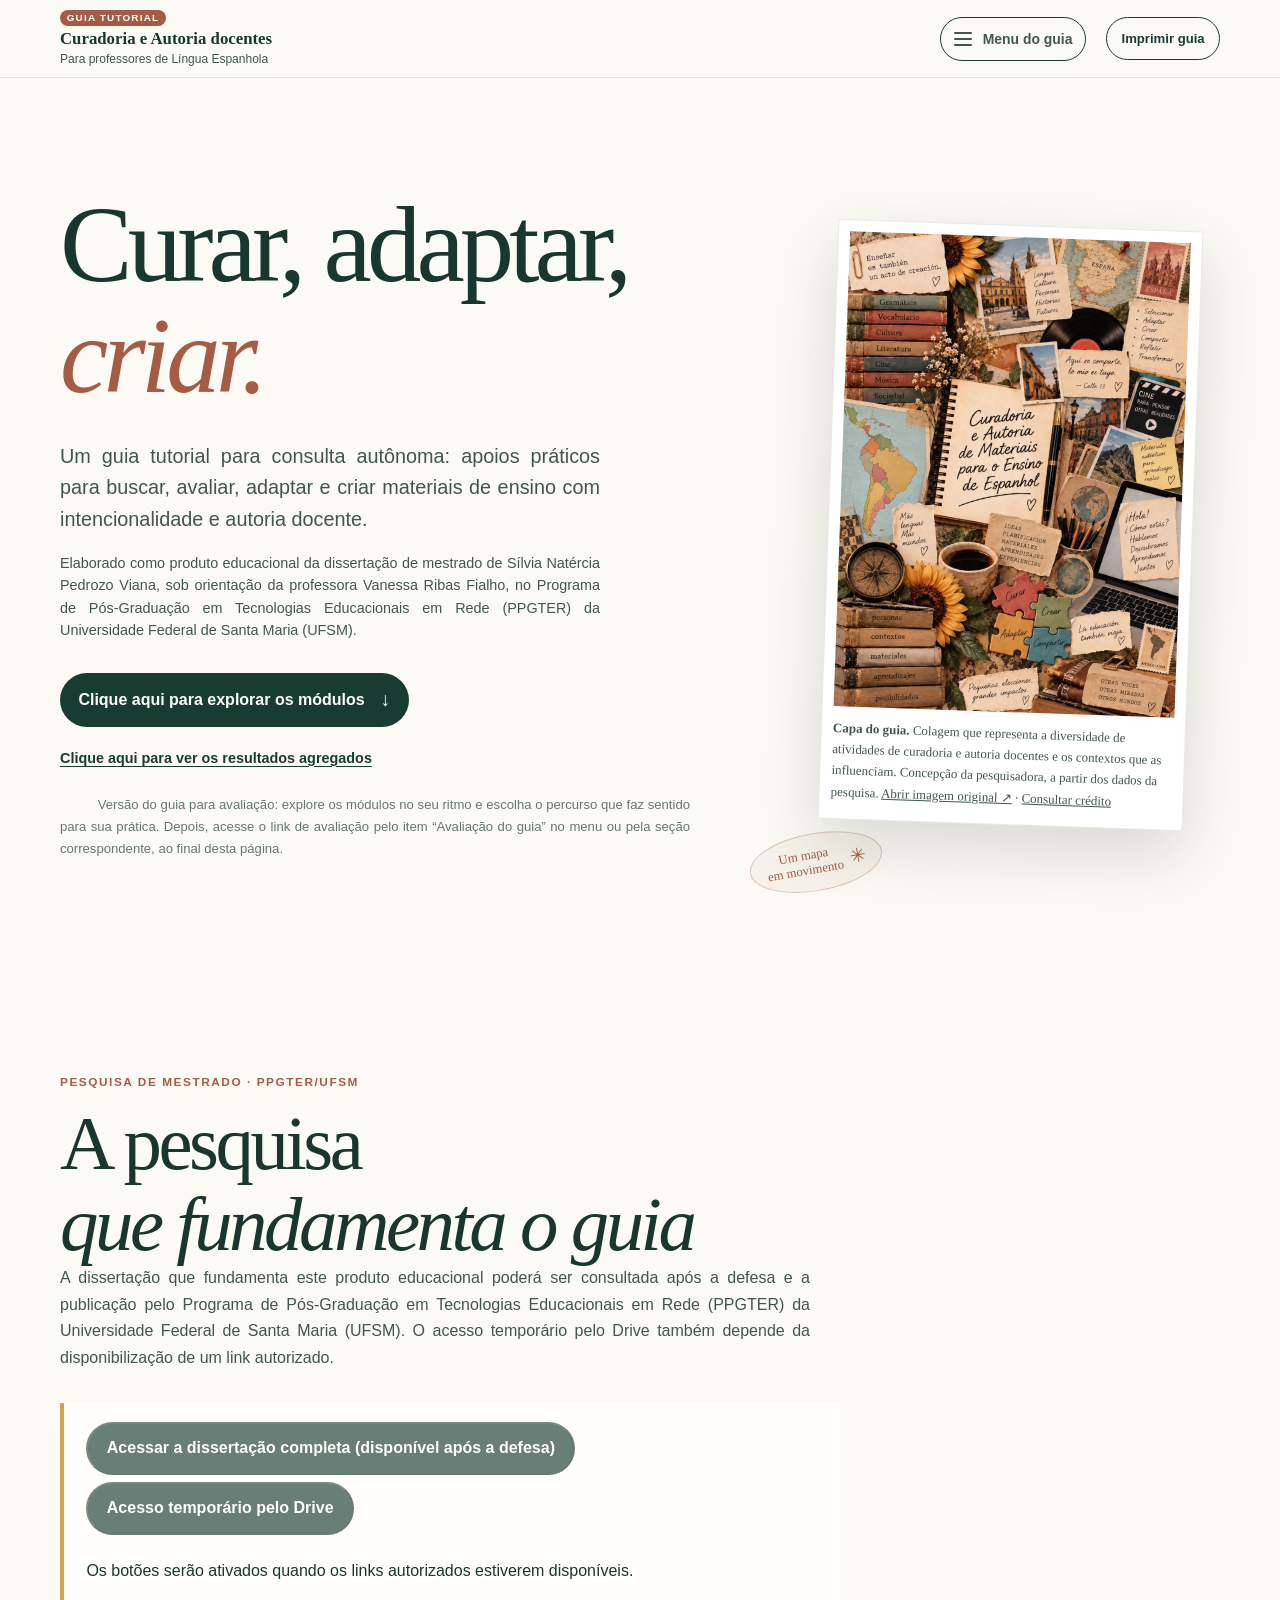
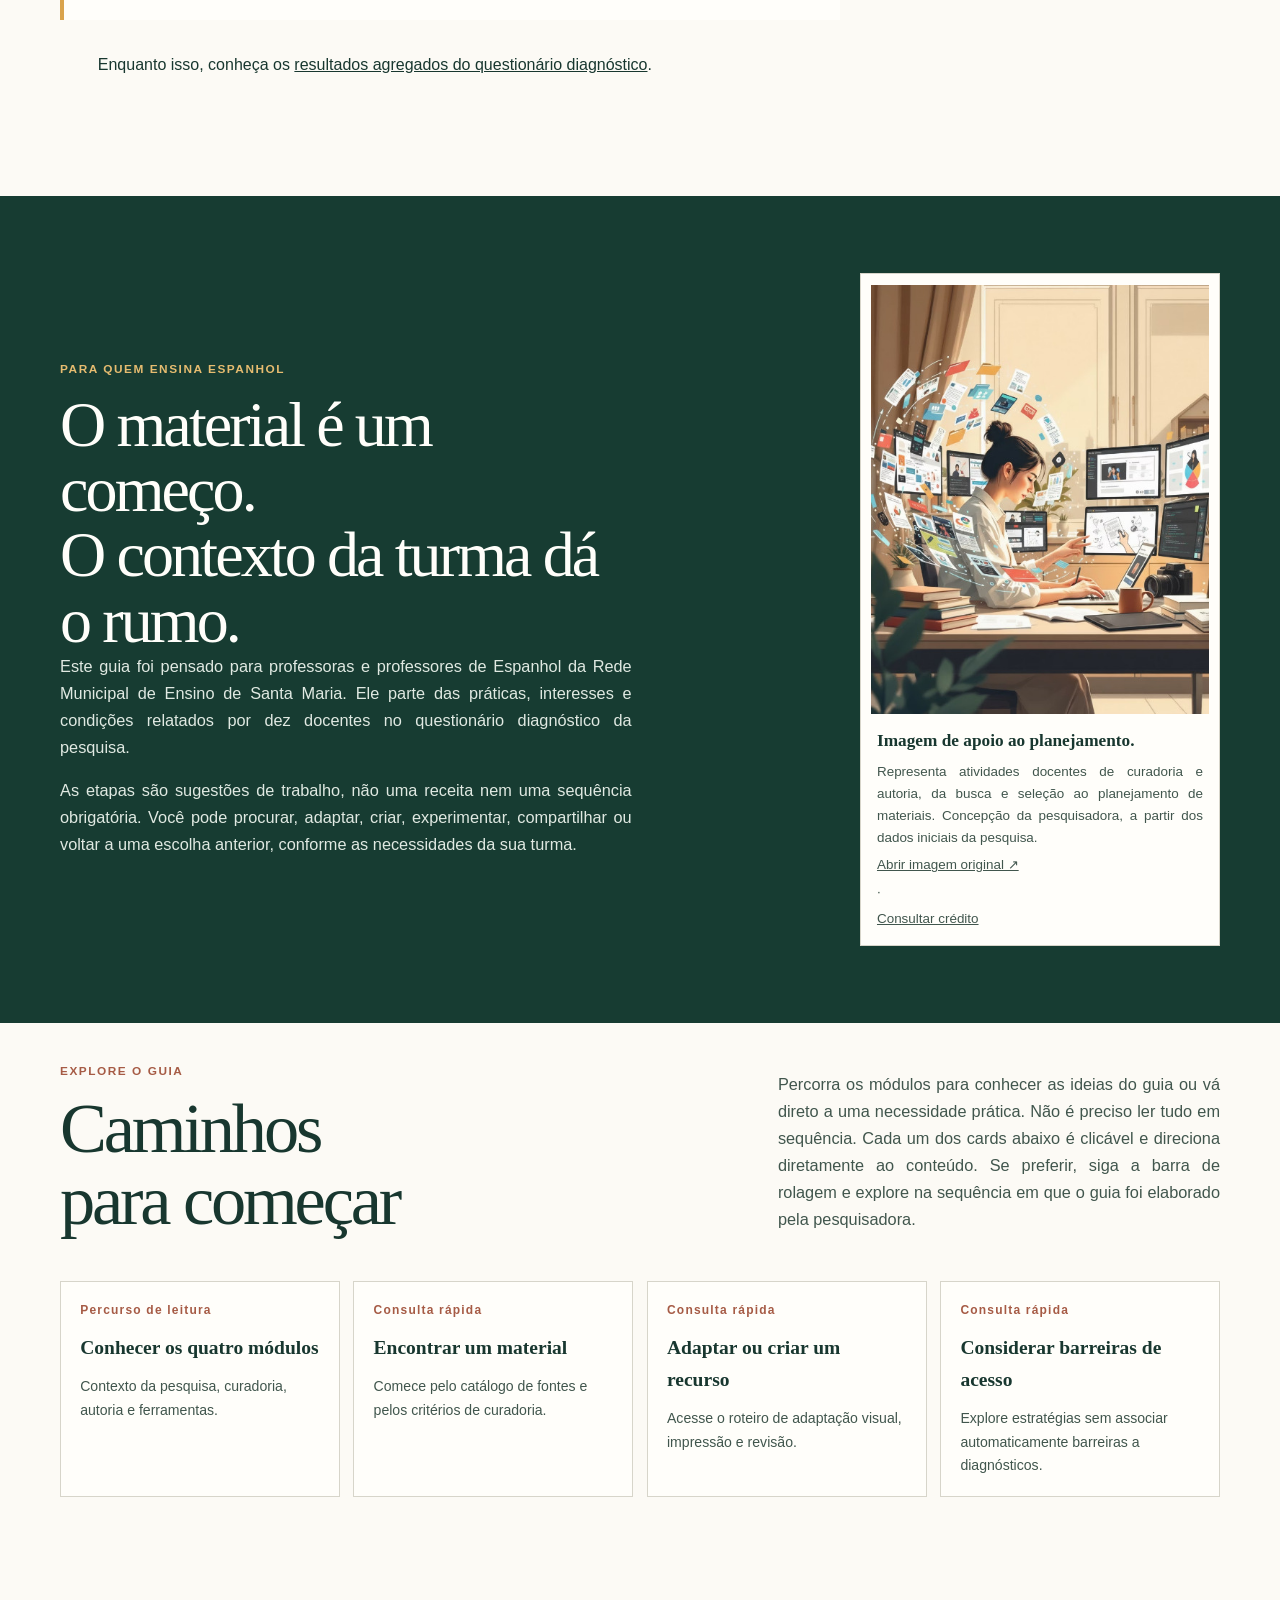
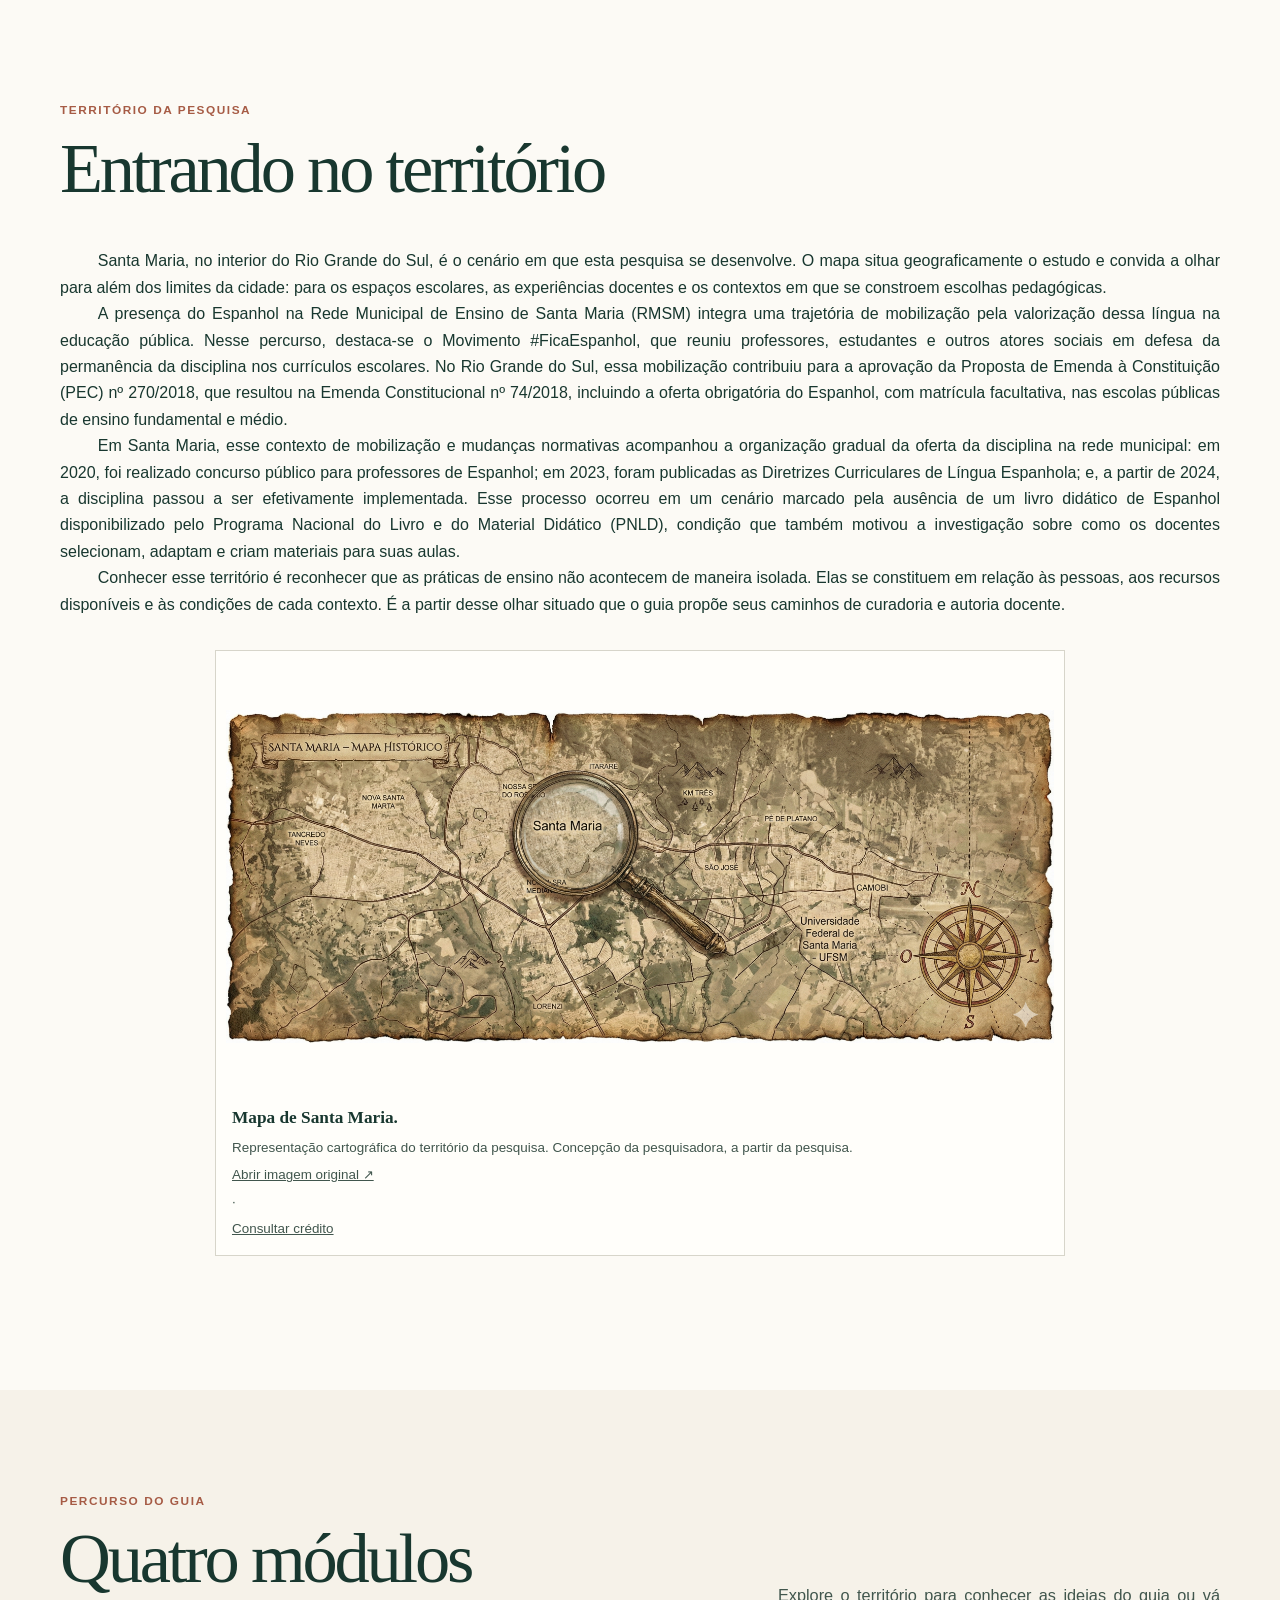
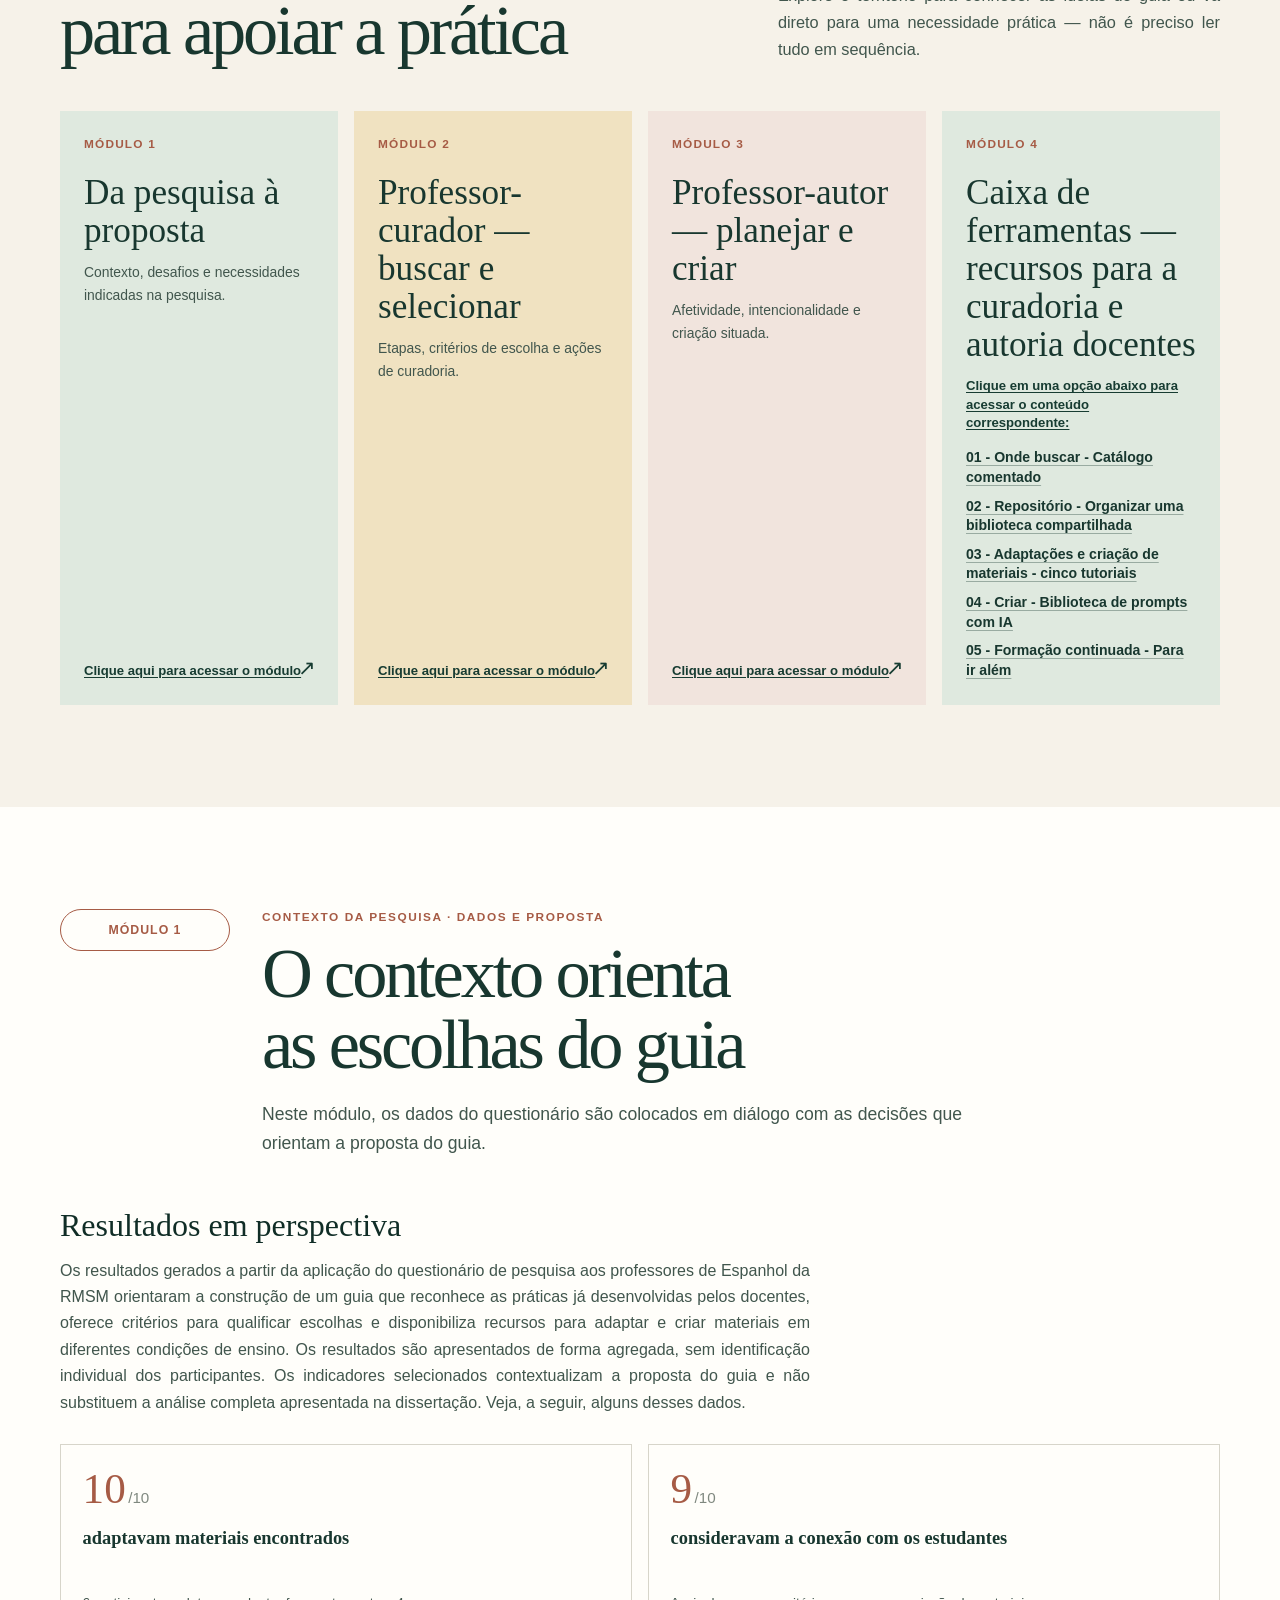
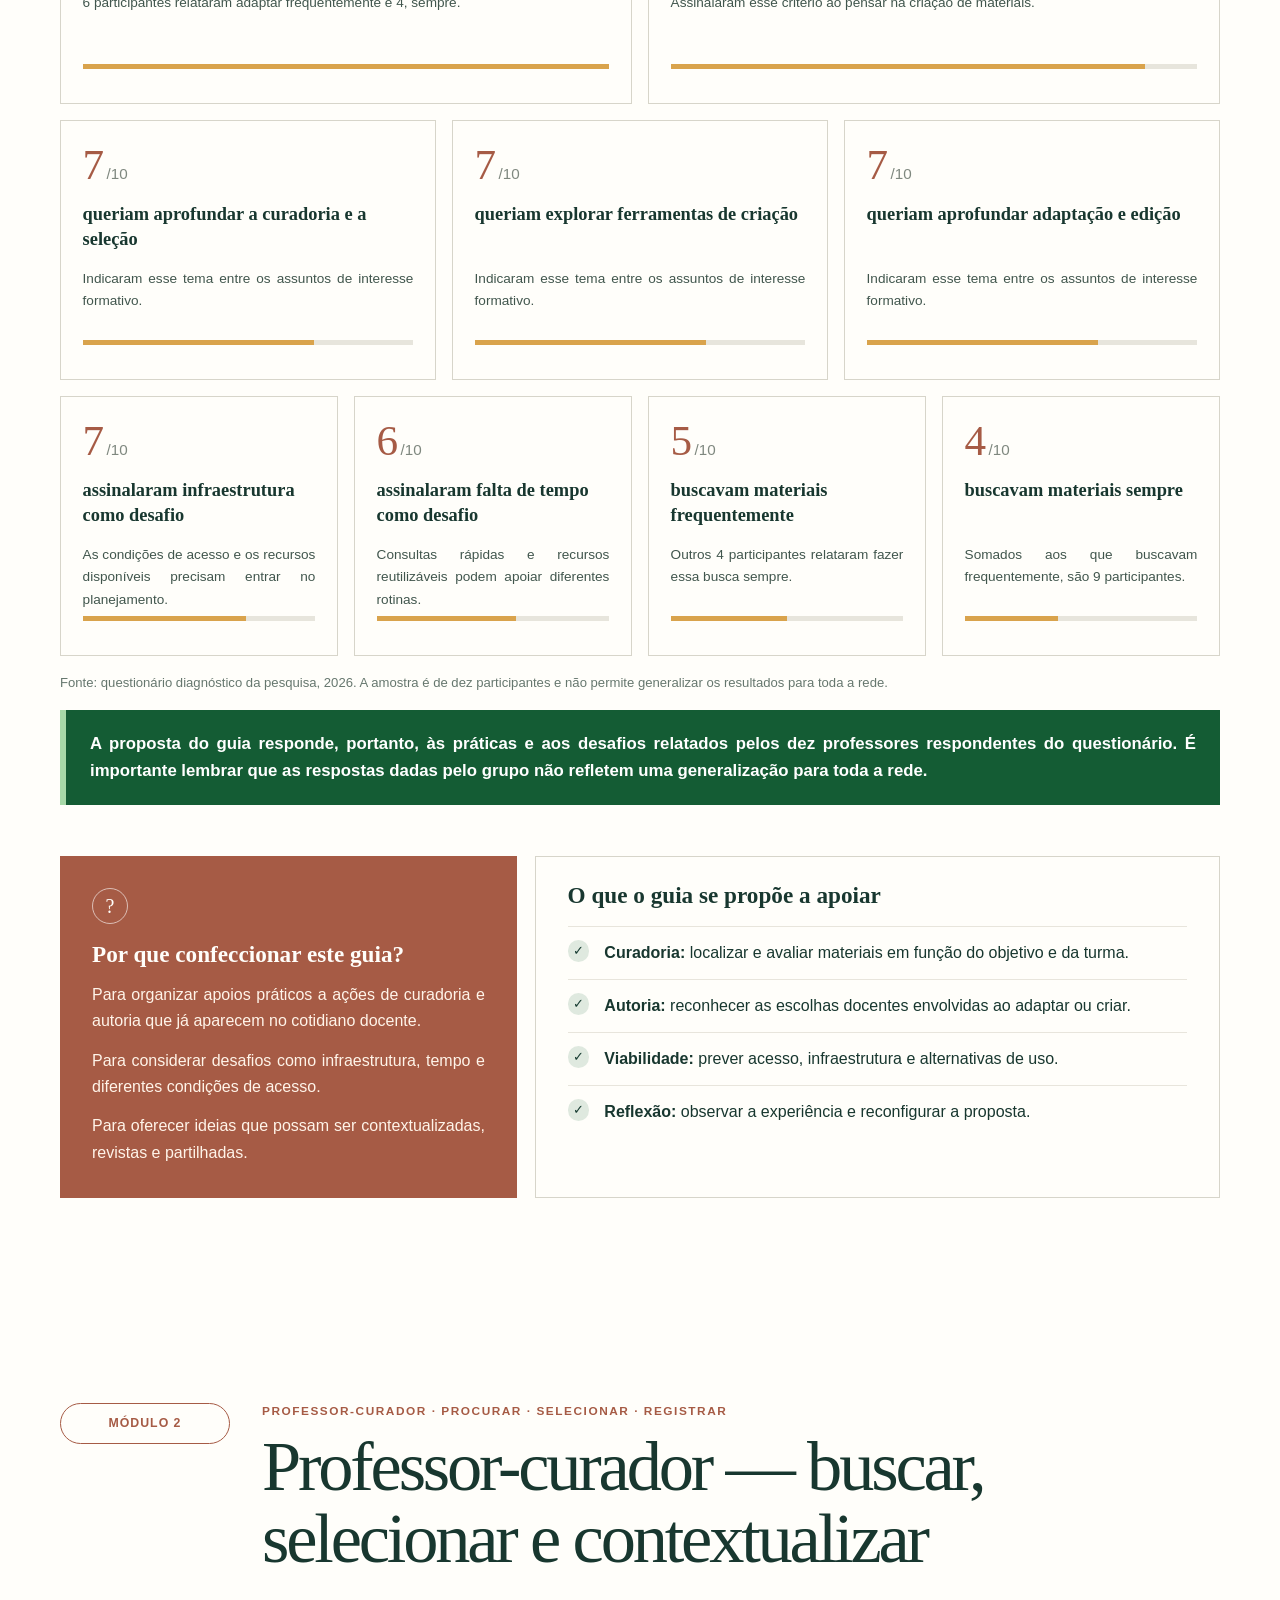
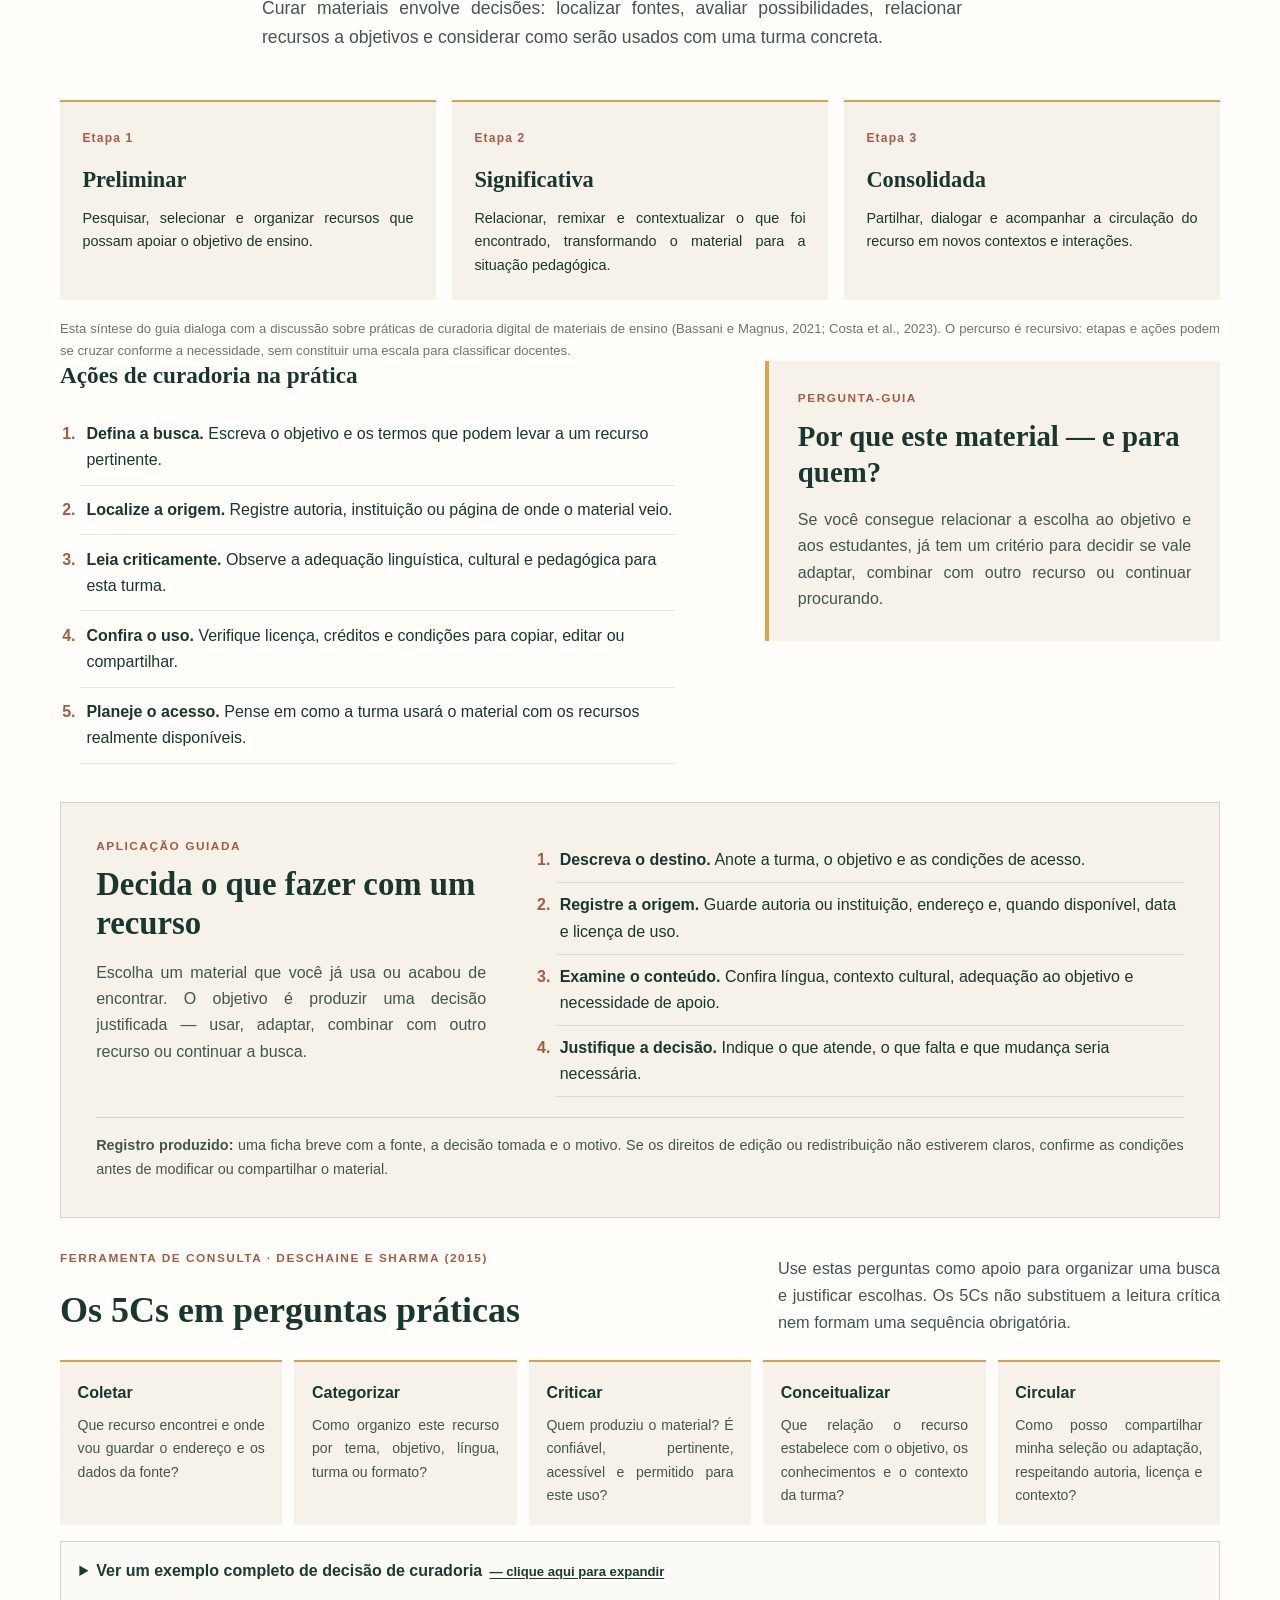
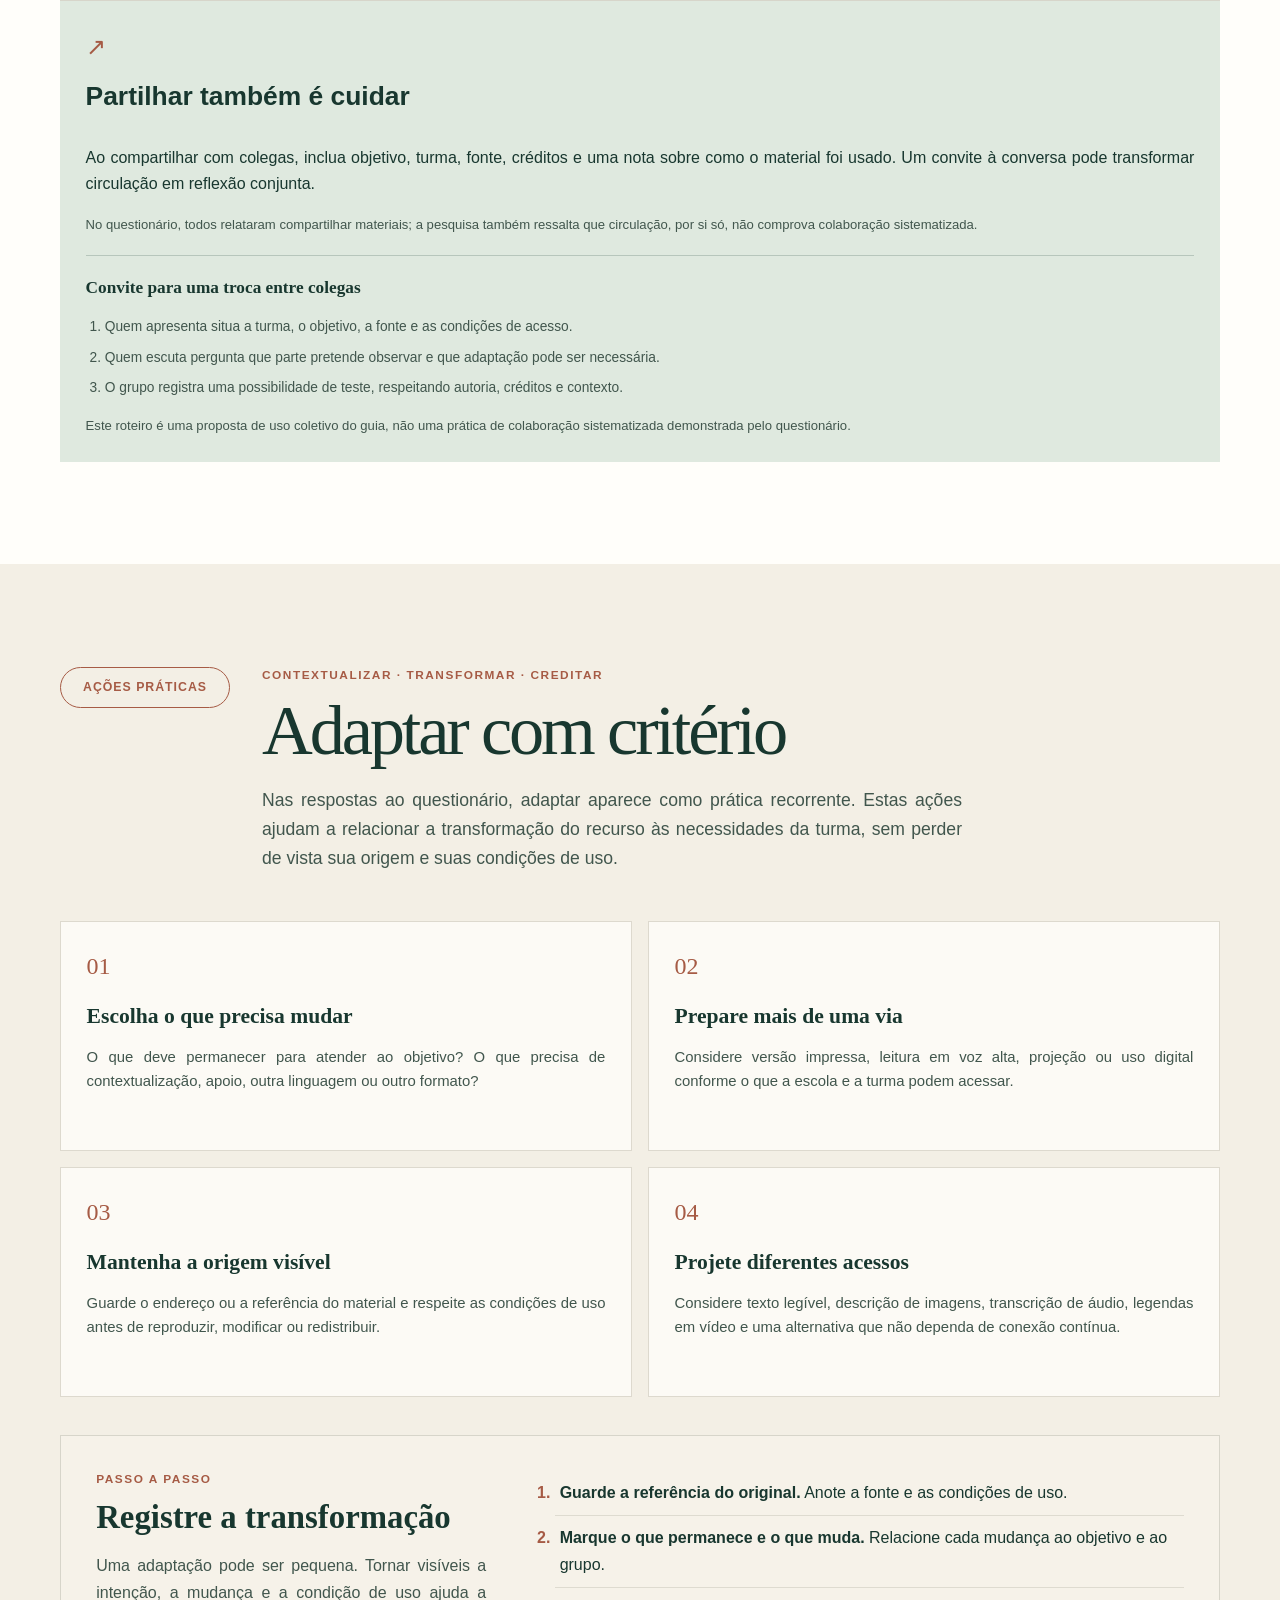
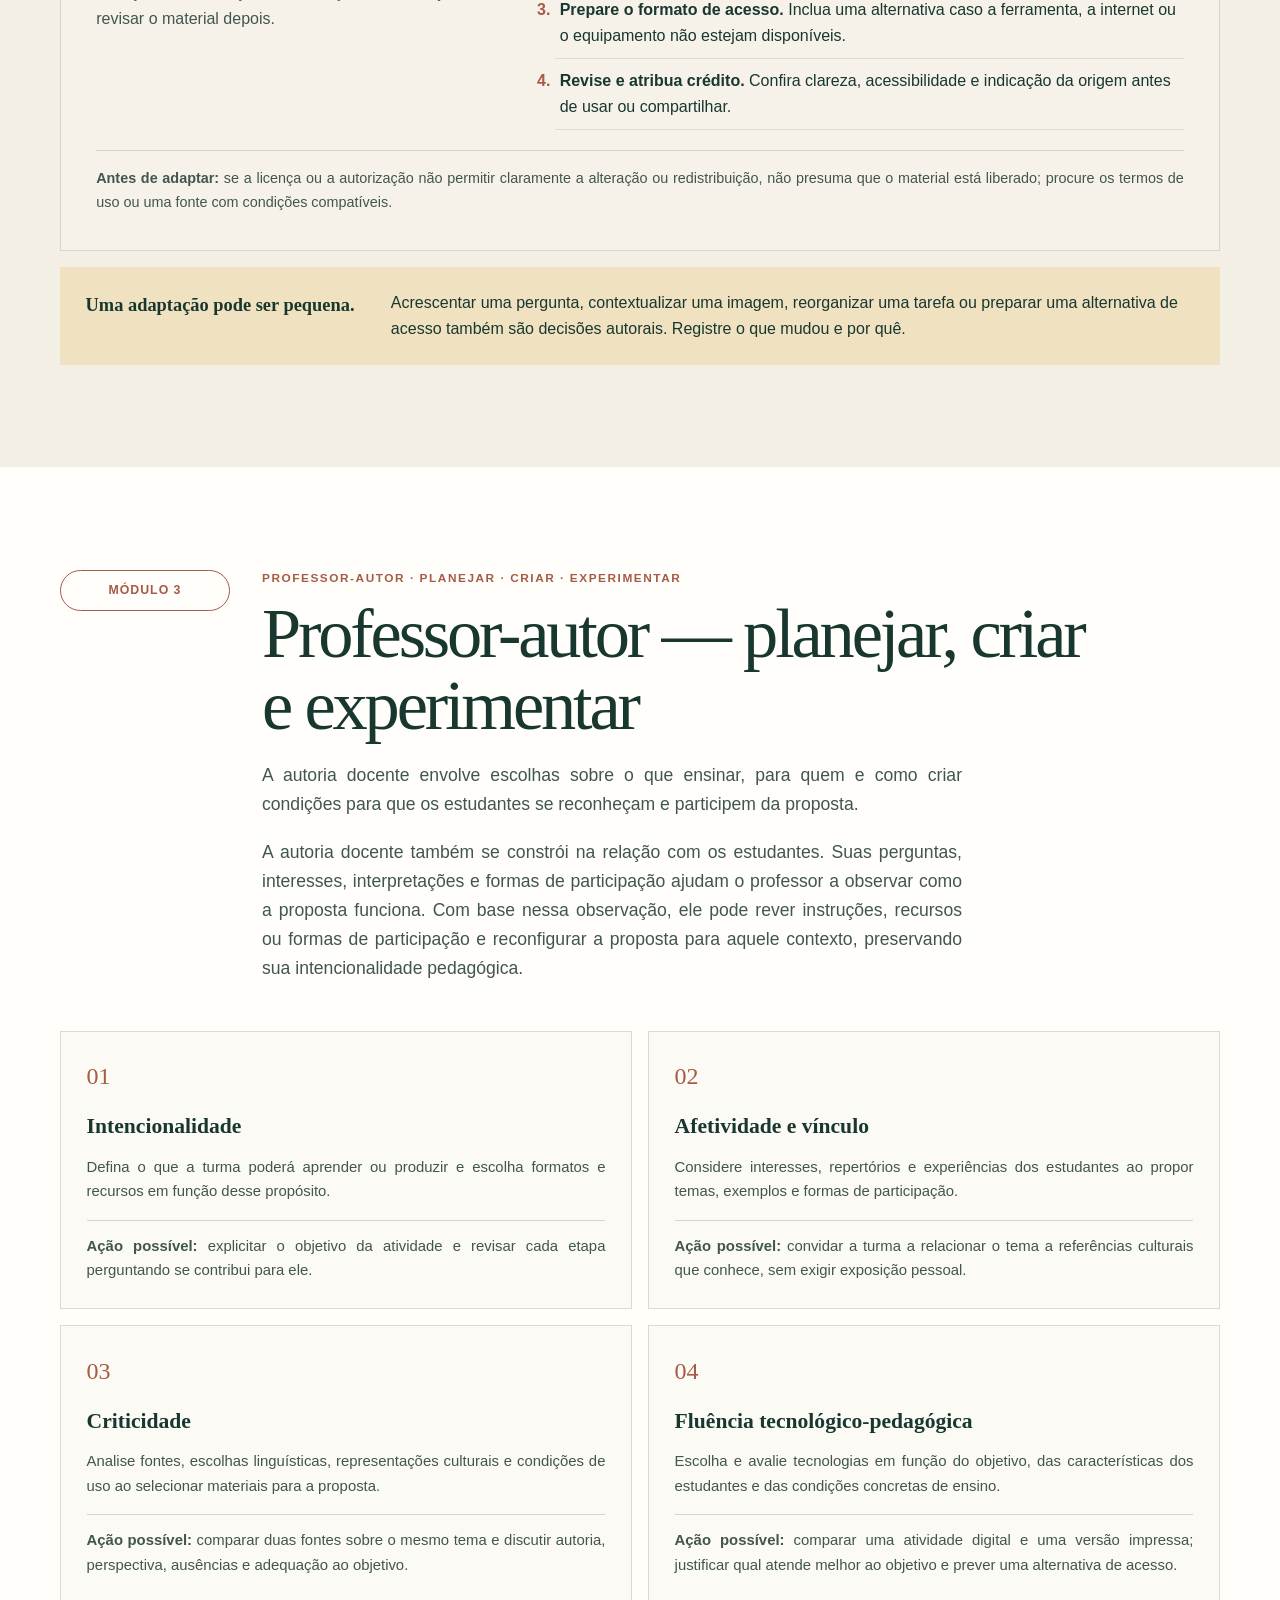
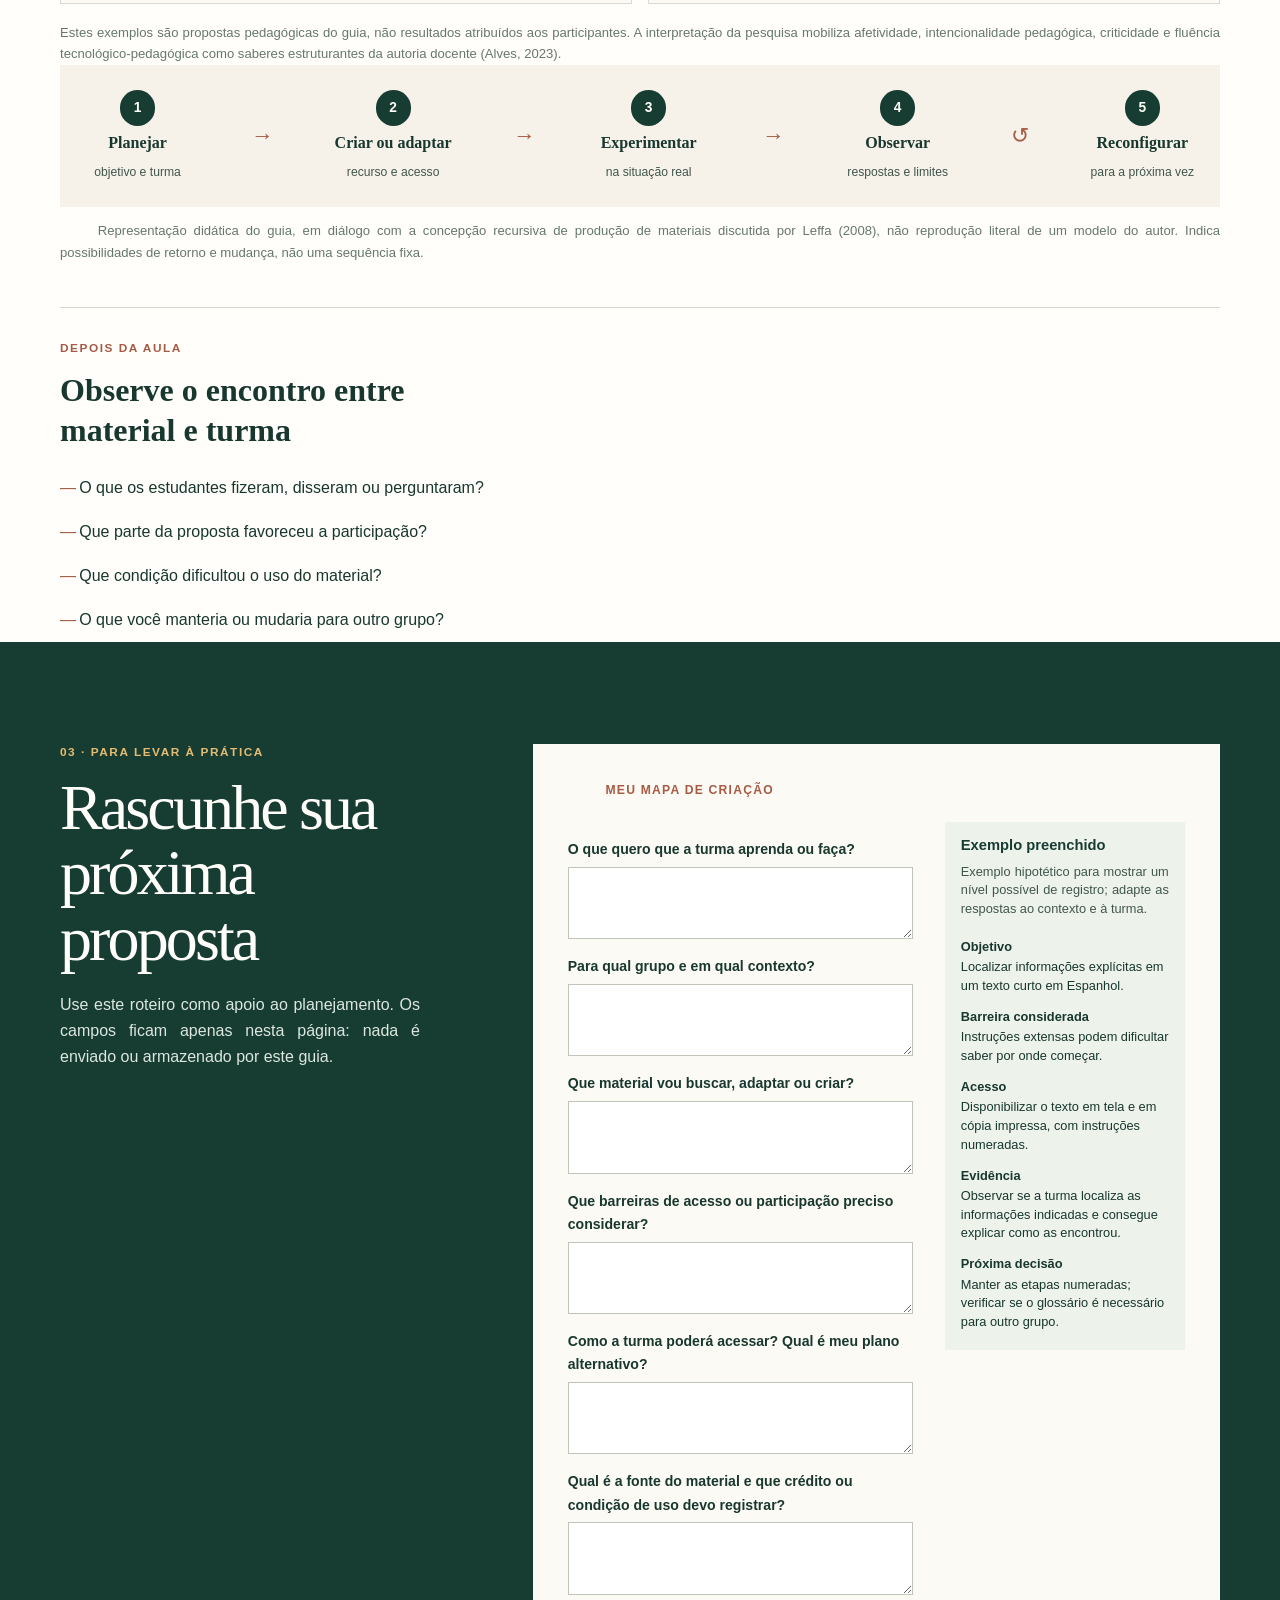
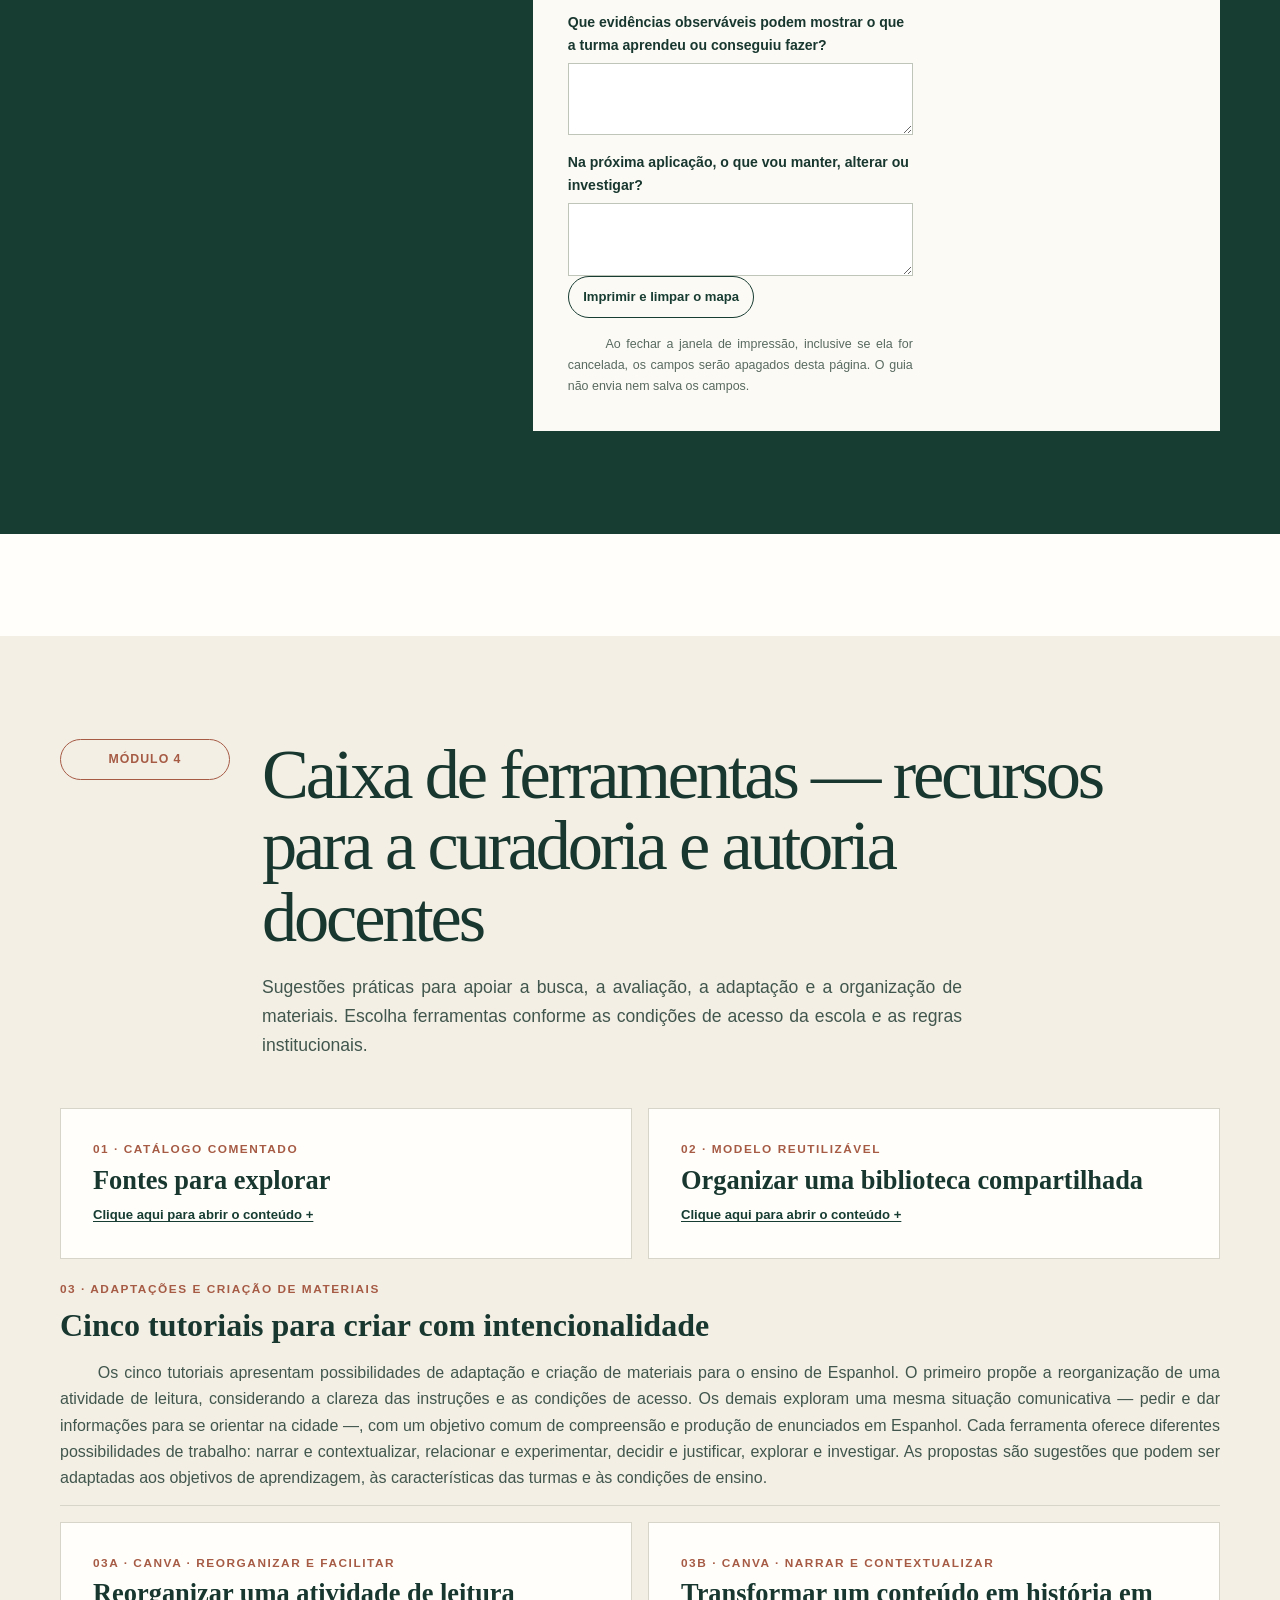
==== commit bf52ee20: "Add privacy-aware visit counter and enlarge avatars" ====
--- a/index.html
+++ b/index.html
@@ -9,8 +9,13 @@
     >
     <meta name="theme-color" content="#173c32">
     <title>Curadoria e Autoria docentes — Guia tutorial para professores de Língua Espanhola</title>
-    <link rel="stylesheet" href="styles.css?v=20261018-1">
-    <script src="script.js?v=20261017-1" defer></script>
+    <link rel="stylesheet" href="styles.css?v=20261019-1">
+    <script
+      data-goatcounter="https://guiacuradorautorppgterufsm.goatcounter.com/count"
+      src="https://gc.zgo.at/count.js"
+      defer
+    ></script>
+    <script src="script.js?v=20261019-1" defer></script>
   </head>
   <body>
     <a class="skip-link" href="#conteudo">Pular para o conteúdo</a>
@@ -1234,15 +1239,23 @@
         <div class="profile-grid">
           <article class="profile-card profile-card-person">
             <div class="profile-heading">
-              <img
-                class="profile-avatar"
-                src="assets/avatar-silvia.jpg"
-                alt="Avatar ilustrado de Sílvia Natércia Pedrozo Viana trabalhando em um caderno, com fones de ouvido e elementos ligados a gatos e cães."
-                width="800"
-                height="800"
-                loading="lazy"
-                decoding="async"
+              <a
+                class="profile-avatar-link"
+                href="assets/avatar-silvia.jpg"
+                target="_blank"
+                rel="noopener"
+                aria-label="Ampliar o avatar de Sílvia Natércia Pedrozo Viana (abre em nova aba)"
               >
+                <img
+                  class="profile-avatar"
+                  src="assets/avatar-silvia.jpg"
+                  alt="Avatar ilustrado de Sílvia Natércia Pedrozo Viana trabalhando em um caderno, com fones de ouvido e elementos ligados a gatos e cães."
+                  width="800"
+                  height="800"
+                  loading="lazy"
+                  decoding="async"
+                >
+              </a>
               <div>
                 <span class="profile-number">01</span>
                 <h3>Sílvia Natércia Pedrozo Viana</h3>
@@ -1254,15 +1267,23 @@
           </article>
           <article class="profile-card profile-card-person">
             <div class="profile-heading">
-              <img
-                class="profile-avatar"
-                src="assets/avatar-vanessa.jpg"
-                alt="Avatar ilustrado de Vanessa Ribas Fialho ao lado de Bijoux, entre livros e materiais de estudo."
-                width="800"
-                height="800"
-                loading="lazy"
-                decoding="async"
+              <a
+                class="profile-avatar-link"
+                href="assets/avatar-vanessa.jpg"
+                target="_blank"
+                rel="noopener"
+                aria-label="Ampliar o avatar de Vanessa Ribas Fialho (abre em nova aba)"
               >
+                <img
+                  class="profile-avatar"
+                  src="assets/avatar-vanessa.jpg"
+                  alt="Avatar ilustrado de Vanessa Ribas Fialho ao lado de Bijoux, entre livros e materiais de estudo."
+                  width="800"
+                  height="800"
+                  loading="lazy"
+                  decoding="async"
+                >
+              </a>
               <div>
                 <span class="profile-number">02</span>
                 <h3>Prof.ª Dr.ª Vanessa Ribas Fialho</h3>
@@ -1358,9 +1379,14 @@
           interpretação dos resultados da pesquisa sobre curadoria e autoria de
           materiais de ensino de Espanhol na RMSM.
         </p>
-        <p class="footer-credit">
-          <a href="#referencias">Consultar referências</a> · <a href="#contatos">Nossos contatos</a>
-        </p>
+        <div class="footer-credit">
+          <p><a href="#referencias">Consultar referências</a> · <a href="#contatos">Nossos contatos</a></p>
+          <div class="site-visit-counter" aria-label="Contagem de acessos">
+            <p>Acessos totais ao guia</p>
+            <div id="site-visit-count" role="status" aria-live="polite"></div>
+            <small>Contagem iniciada após a ativação do contador.</small>
+          </div>
+        </div>
       </div>
     </footer>
   </body>
--- a/styles.css
+++ b/styles.css
@@ -570,10 +570,26 @@
 
 .profile-avatar {
   display: block;
-  width: 10rem;
+  width: 100%;
   height: auto;
   border: 1px solid var(--line);
   border-radius: 0.35rem;
+}
+
+.profile-avatar-link {
+  display: block;
+  width: 10rem;
+  border-radius: 0.35rem;
+}
+
+.profile-avatar-link:hover .profile-avatar {
+  outline: 2px solid var(--terracotta);
+  outline-offset: 2px;
+}
+
+.profile-avatar-link:focus-visible {
+  outline: 3px solid var(--terracotta);
+  outline-offset: 4px;
 }
 
 .profile-cover {
@@ -1437,6 +1453,23 @@
 
 .footer-credit {
   color: #bdcbbf;
+}
+
+.site-visit-counter {
+  margin-top: 0.85rem;
+  color: #e3e9e2;
+  font-size: 0.78rem;
+}
+
+.site-visit-counter p {
+  margin: 0 0 0.35rem;
+  color: inherit;
+  font-size: inherit;
+}
+
+.site-visit-counter small {
+  display: block;
+  margin-top: 0.35rem;
 }
 
 .data-grid-compact {
@@ -2357,7 +2390,7 @@
     gap: 0.9rem;
   }
 
-  .profile-avatar {
+  .profile-avatar-link {
     width: 7rem;
   }
 
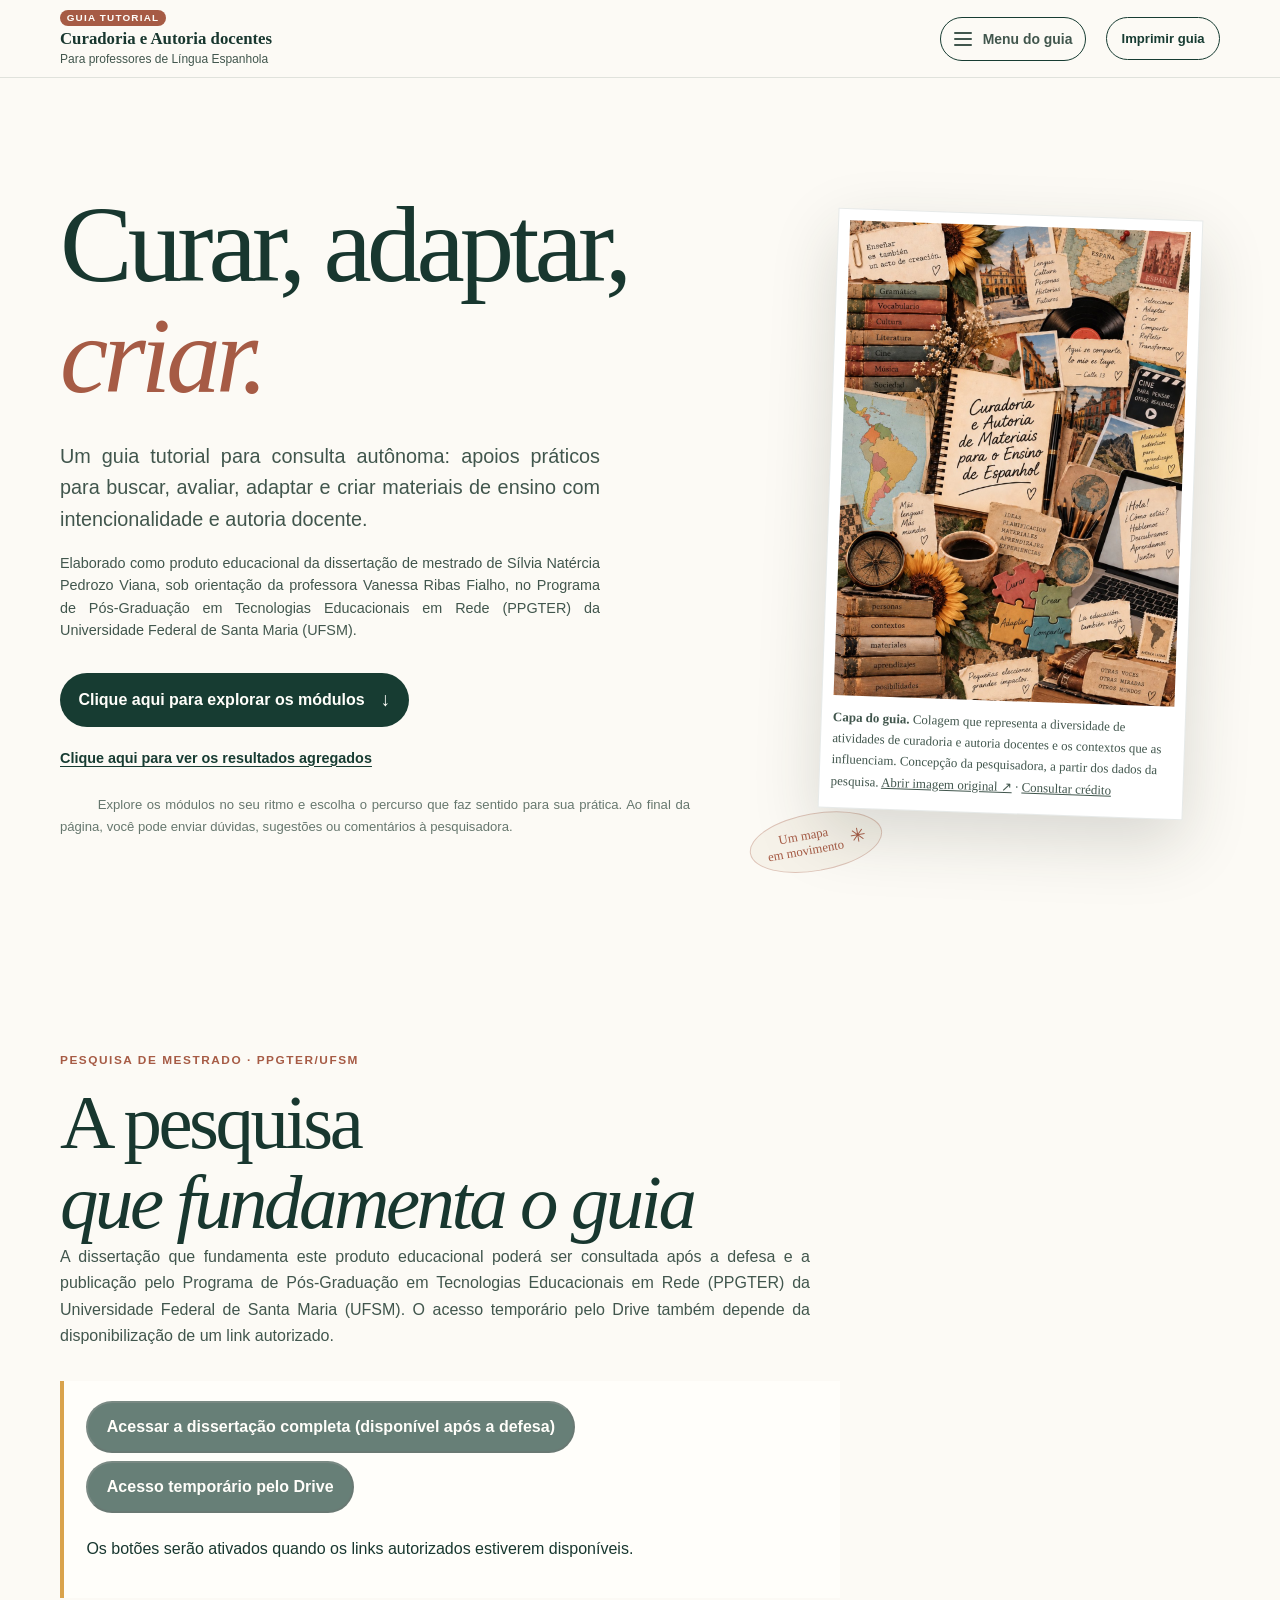
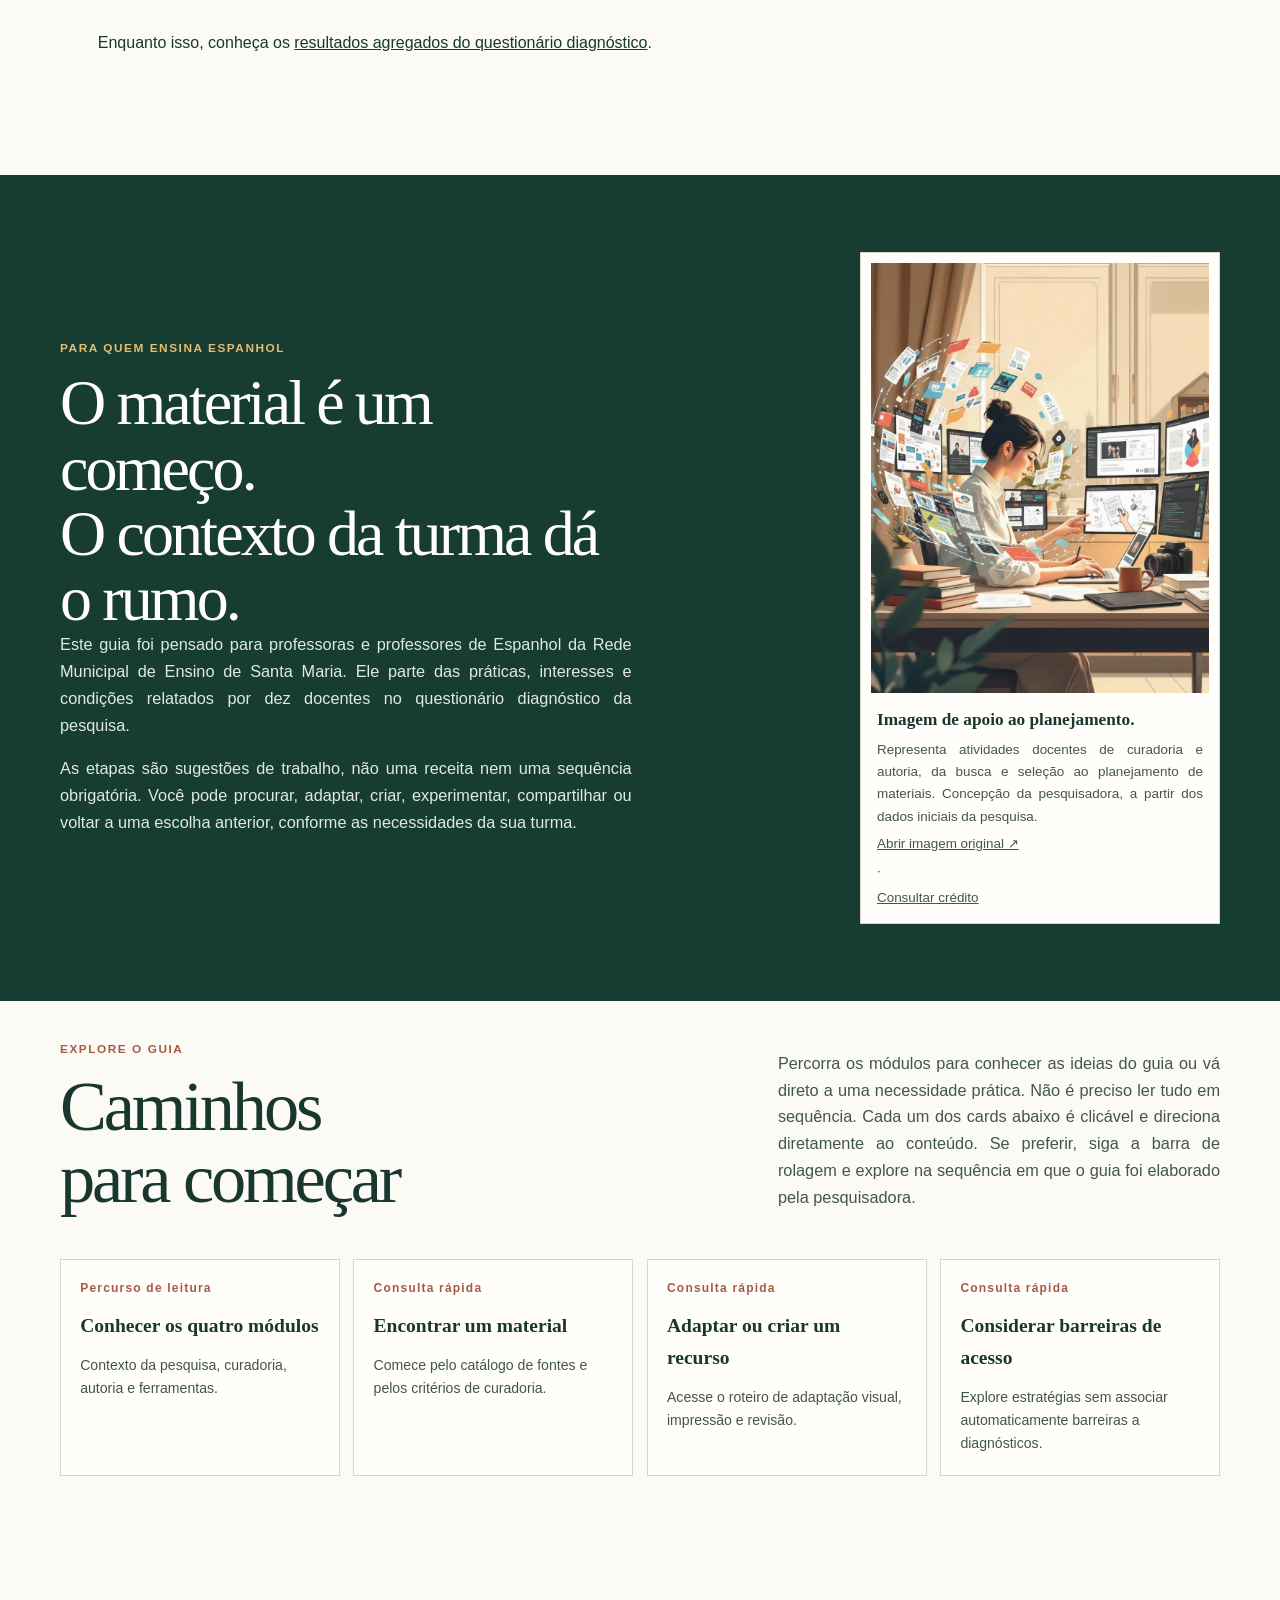
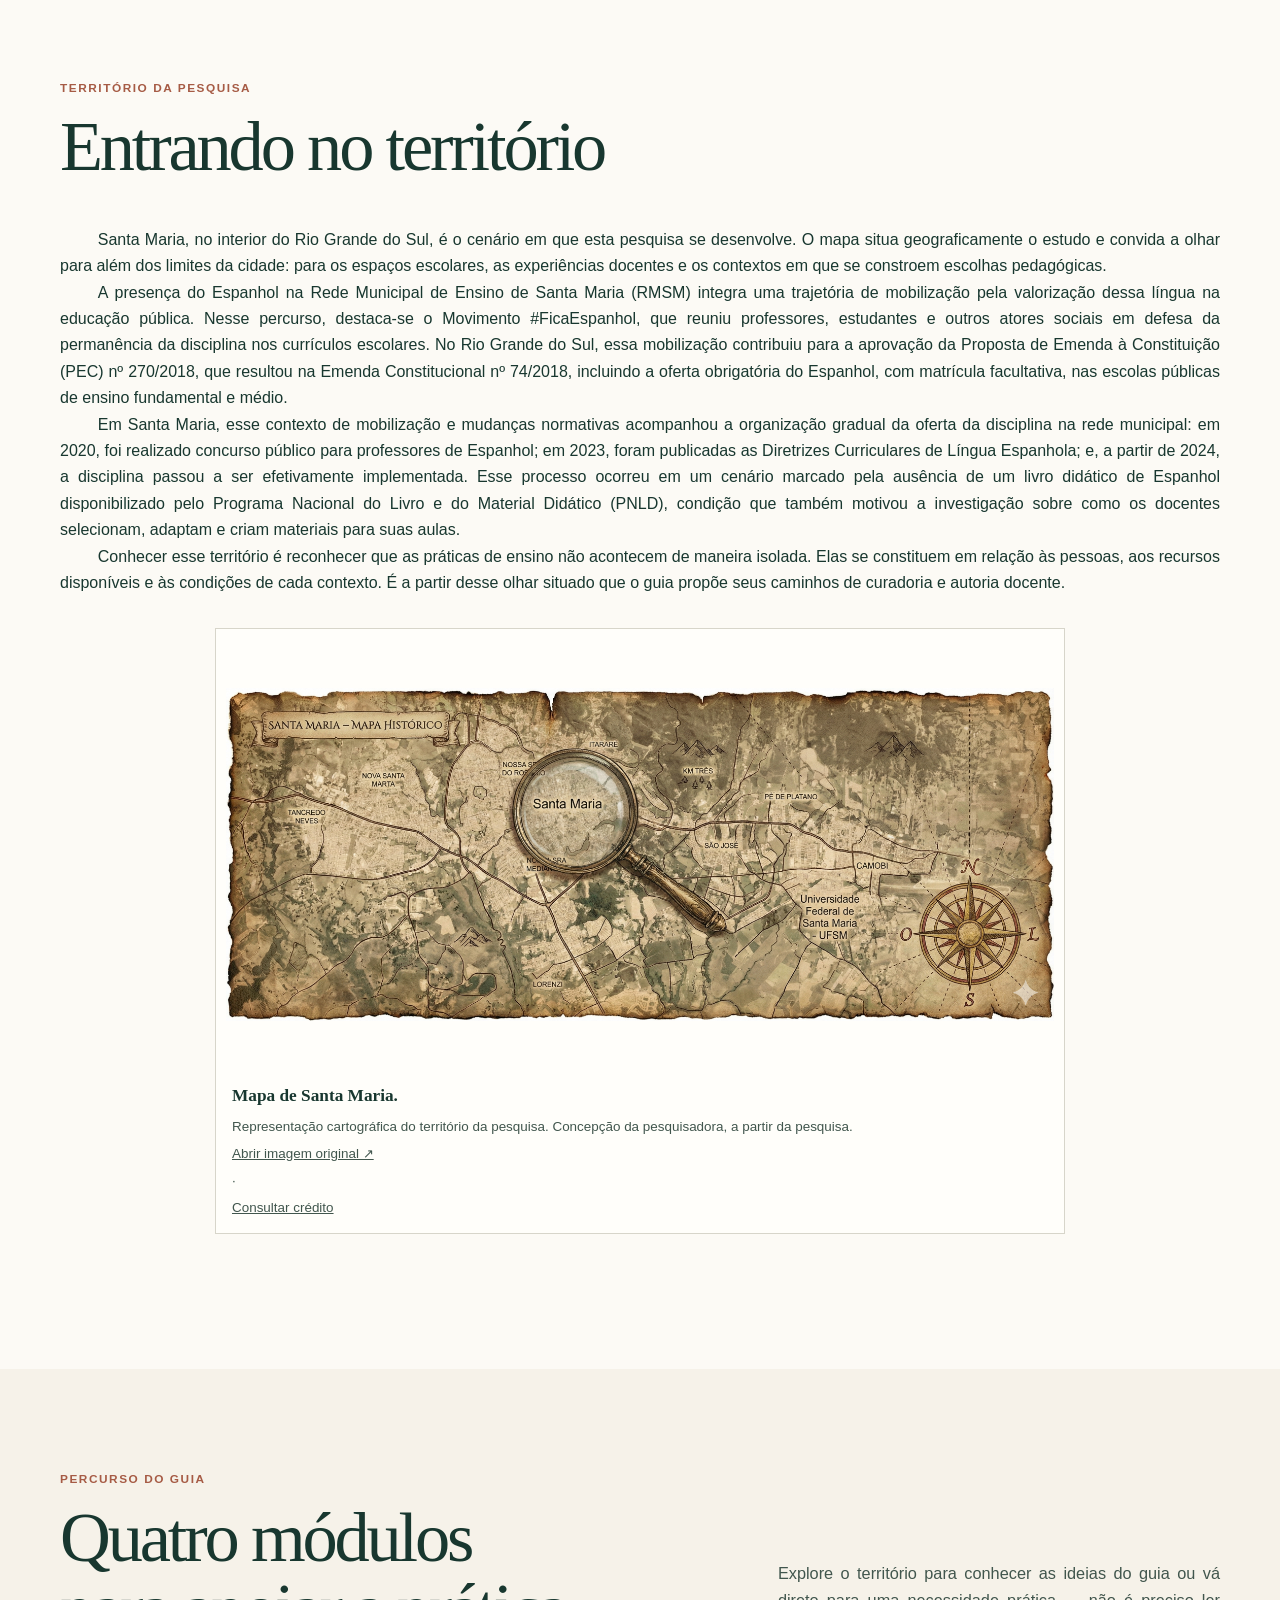
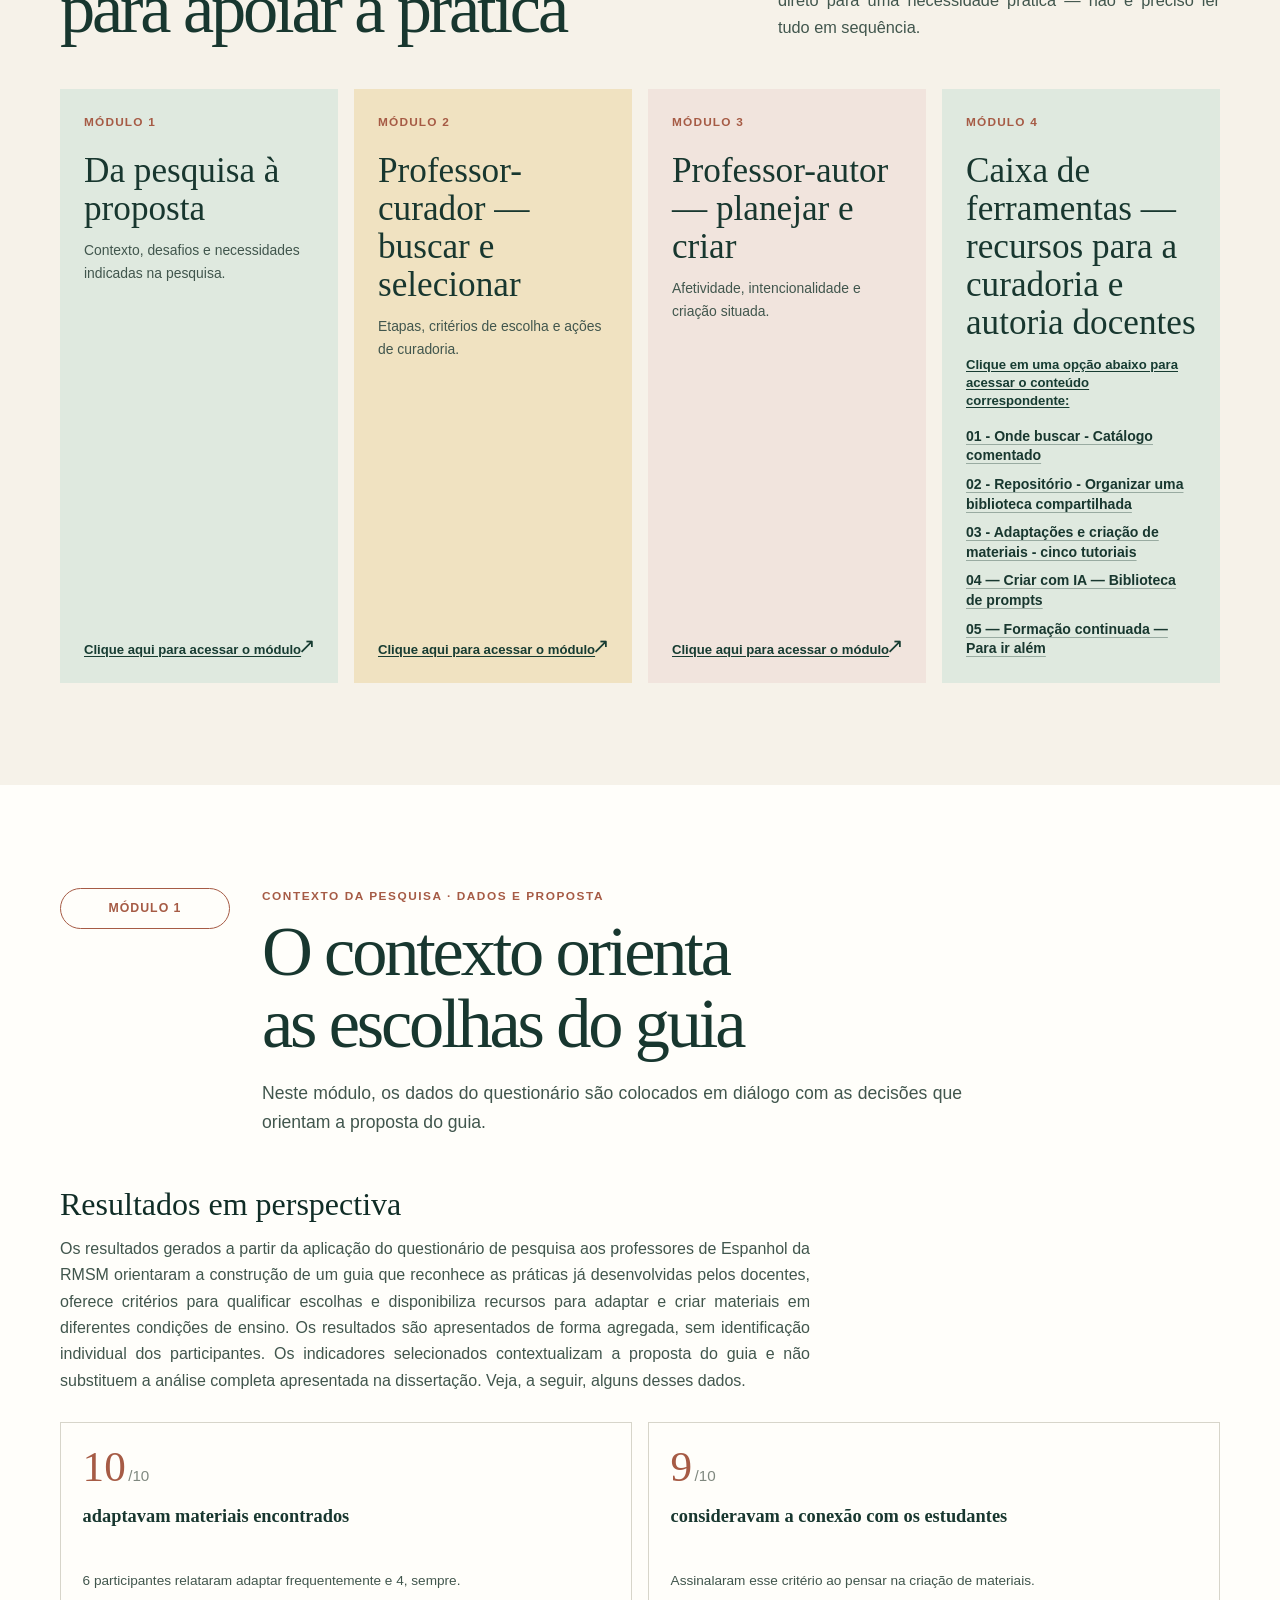
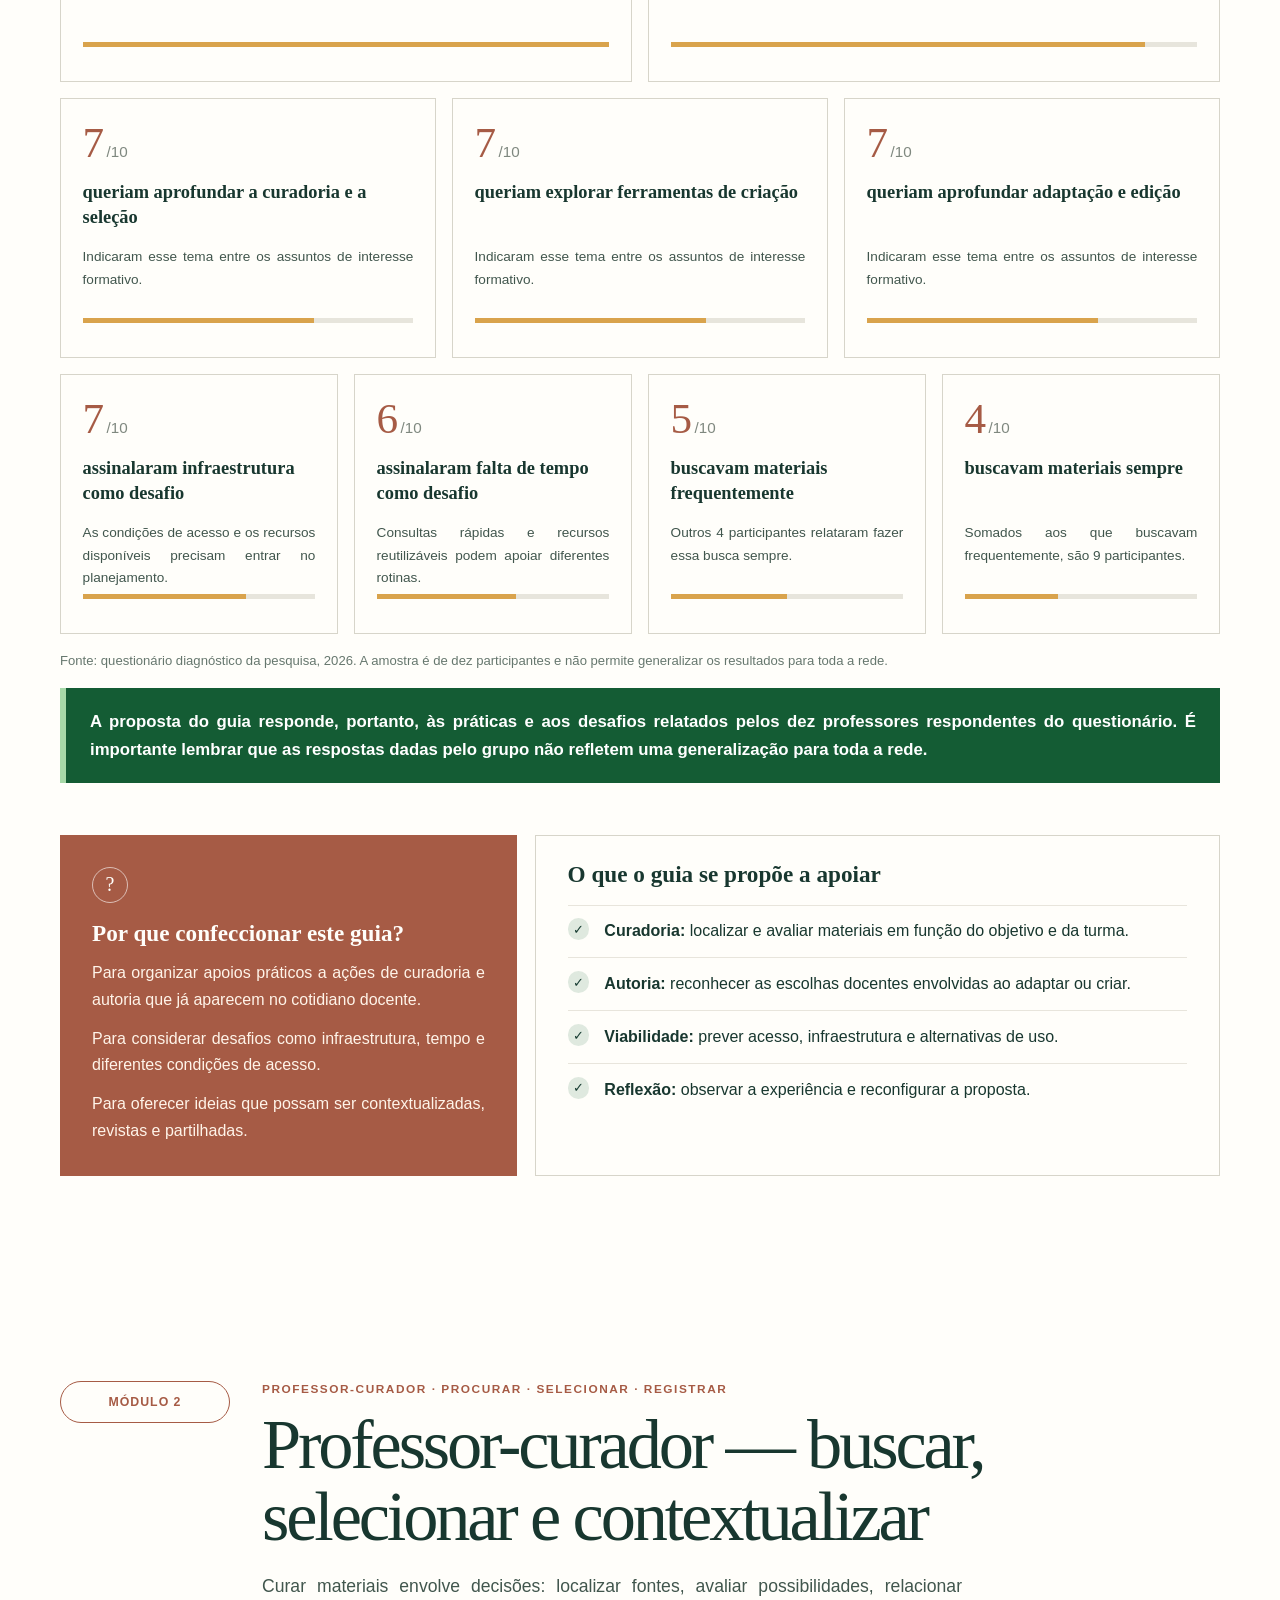
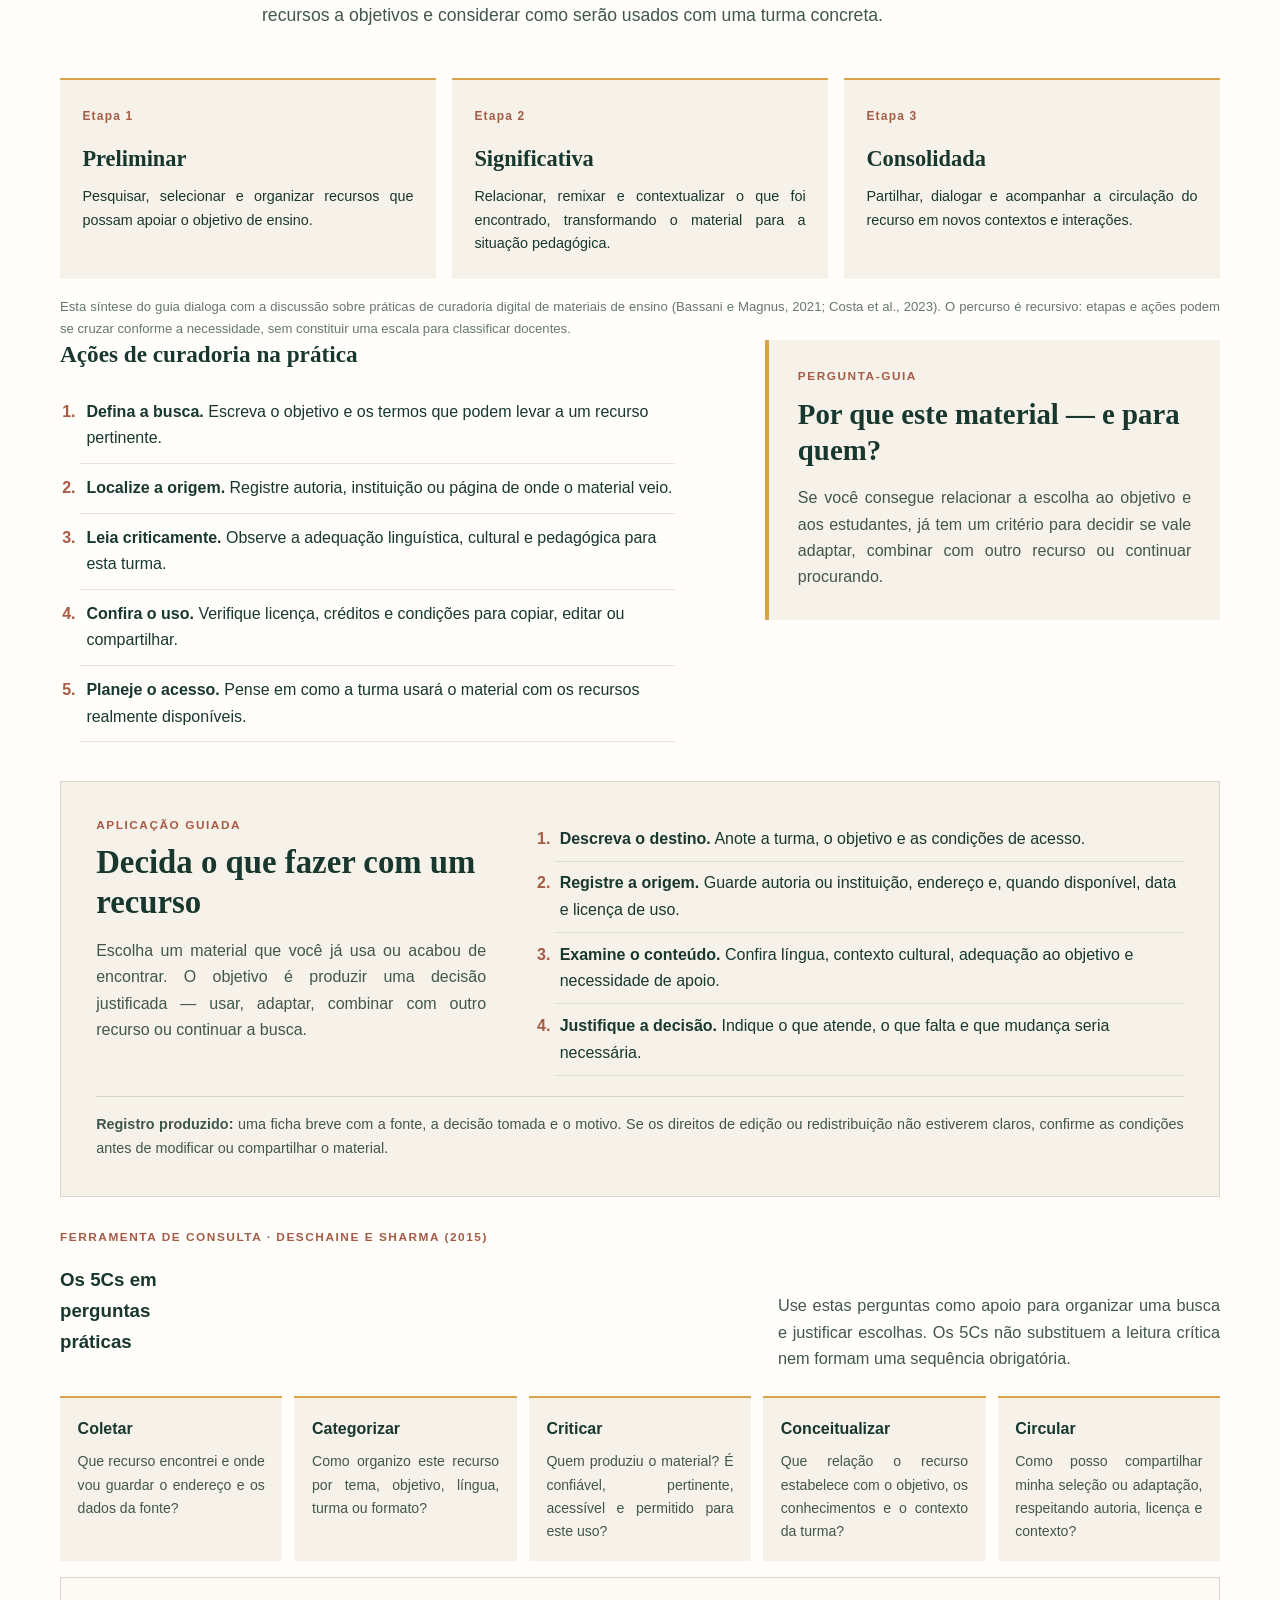
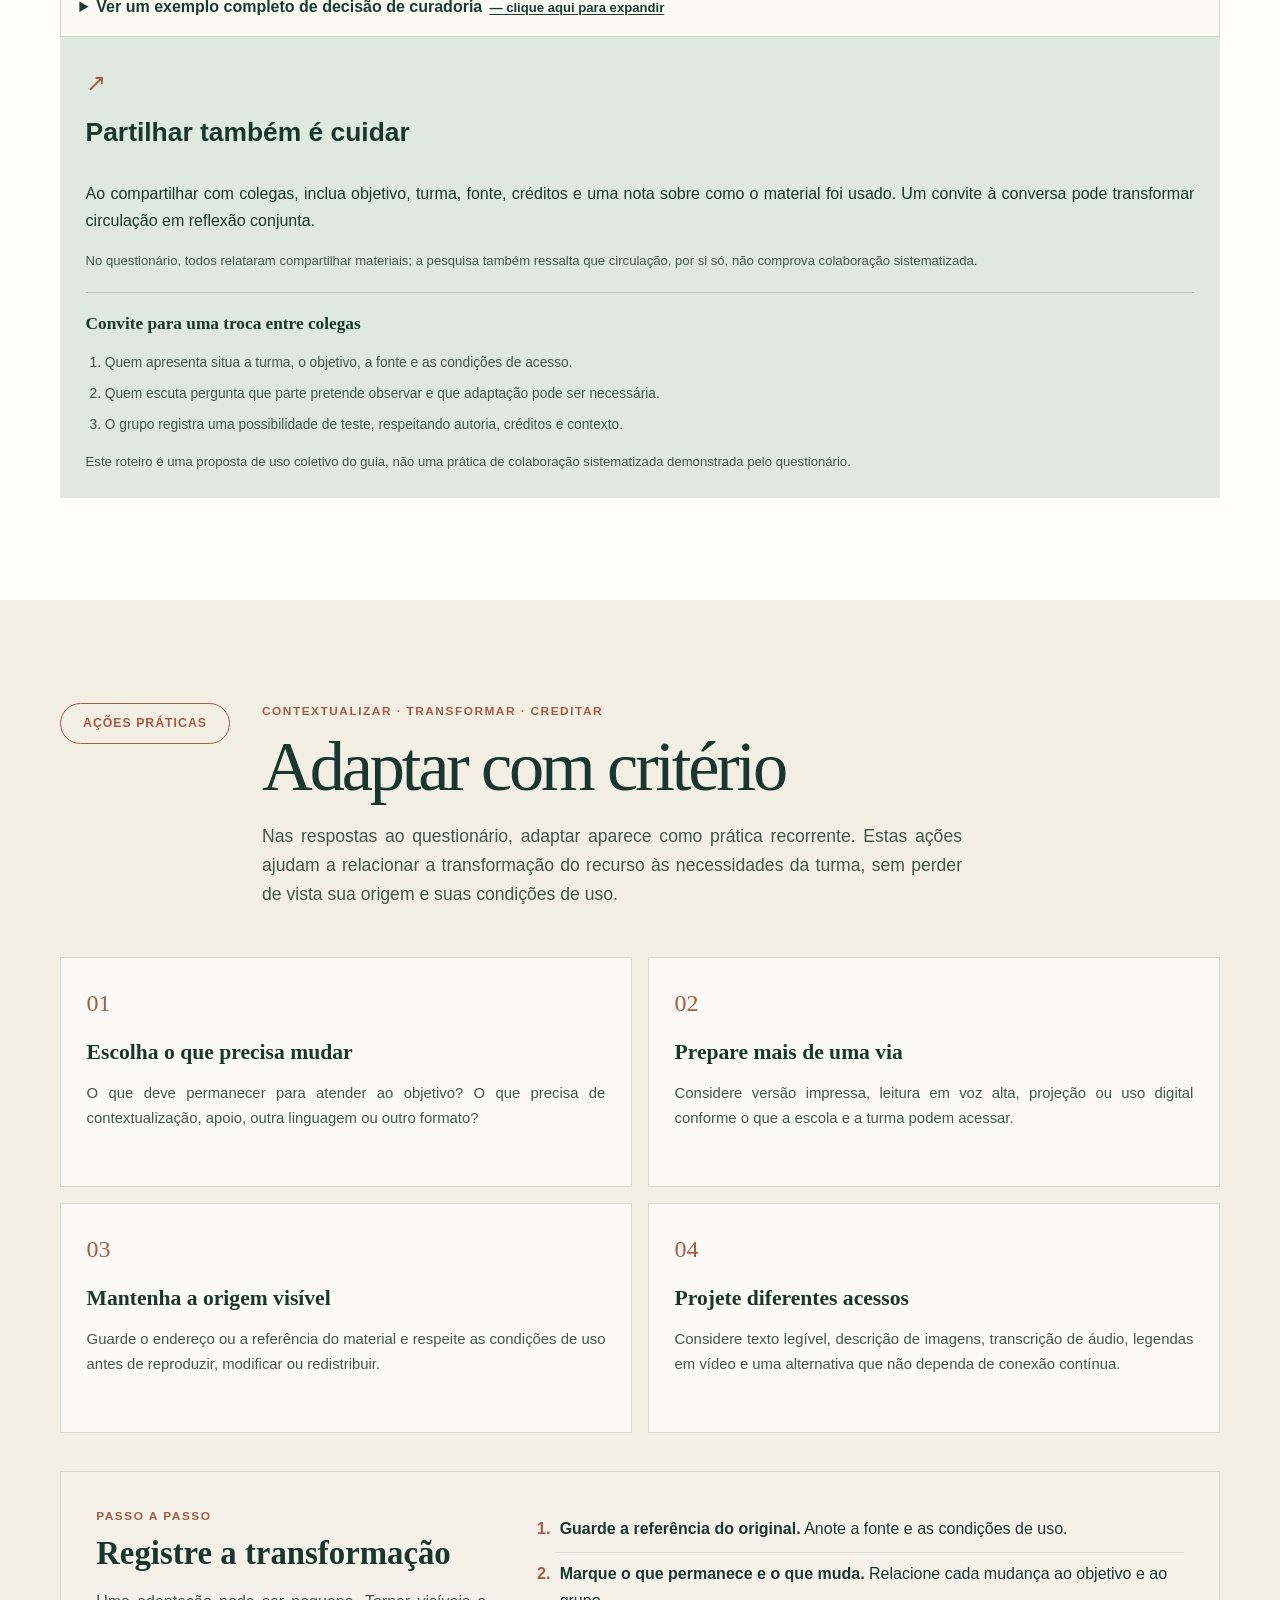
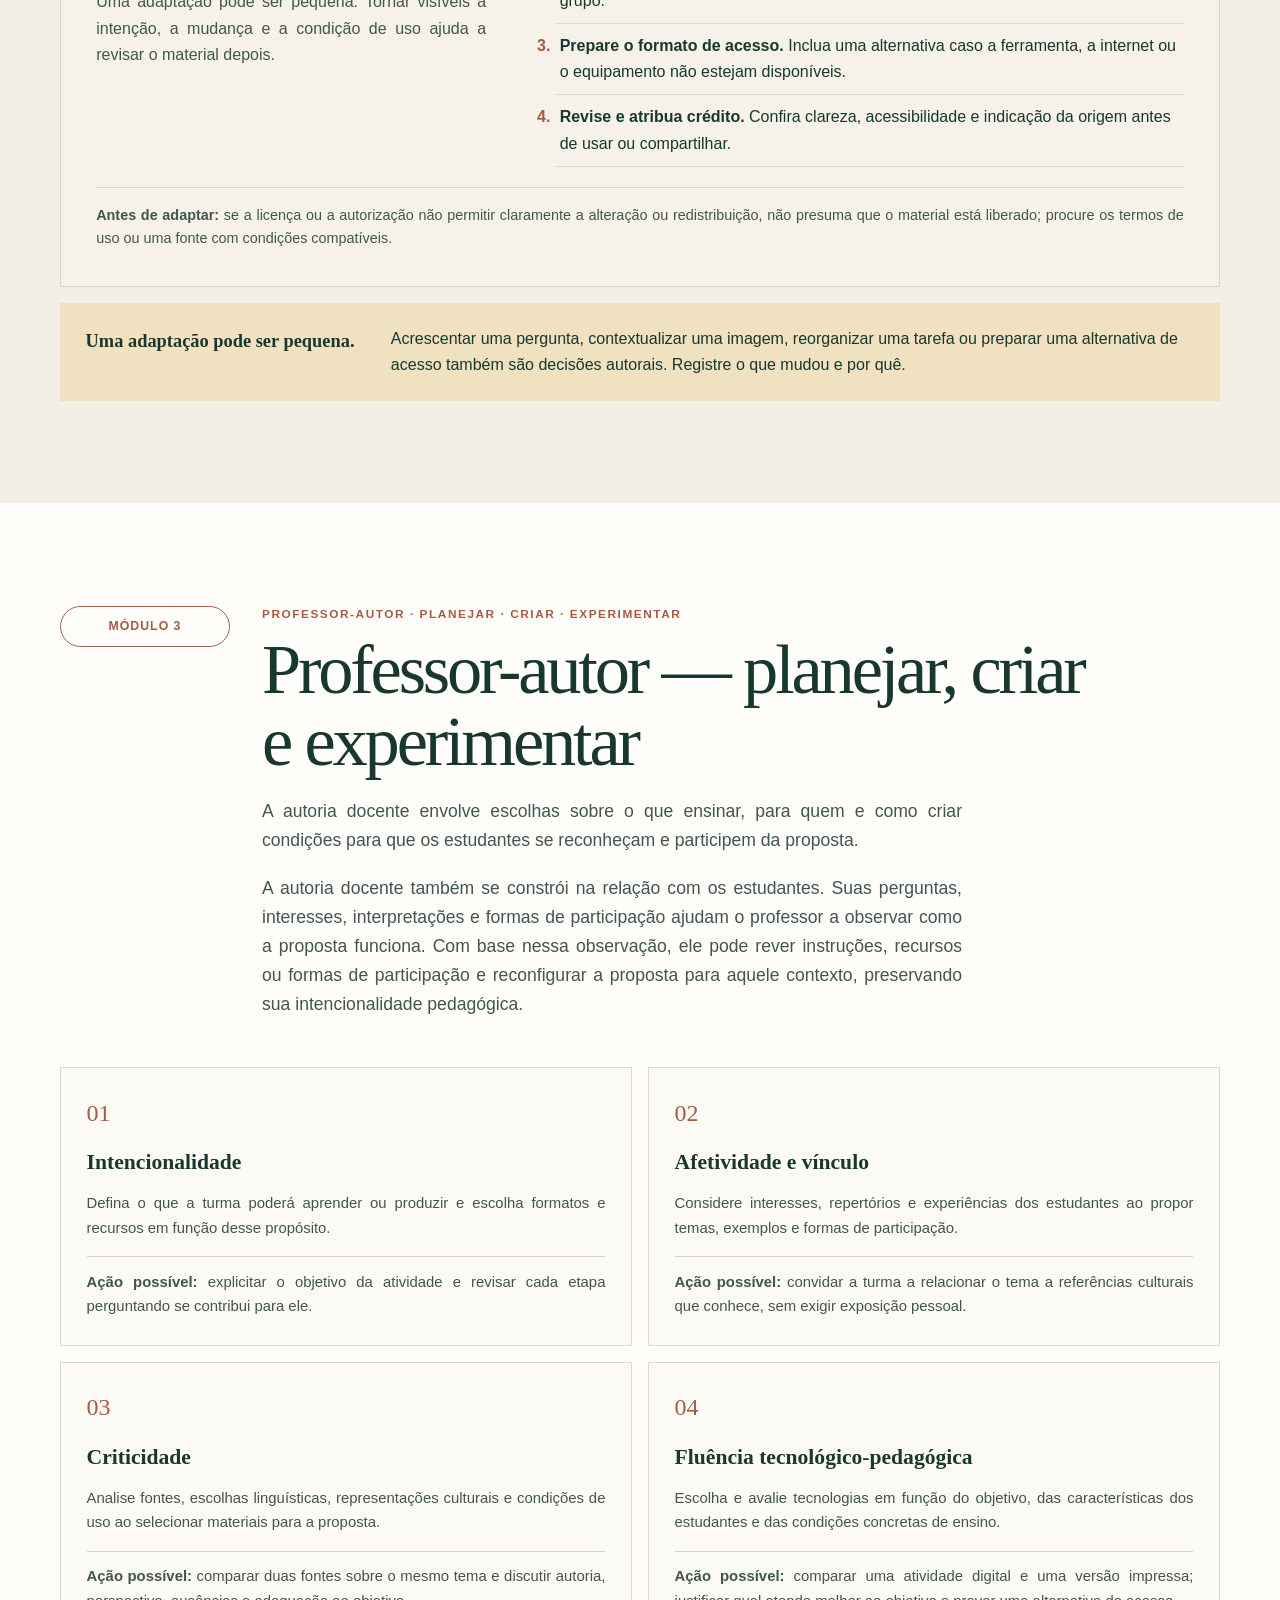
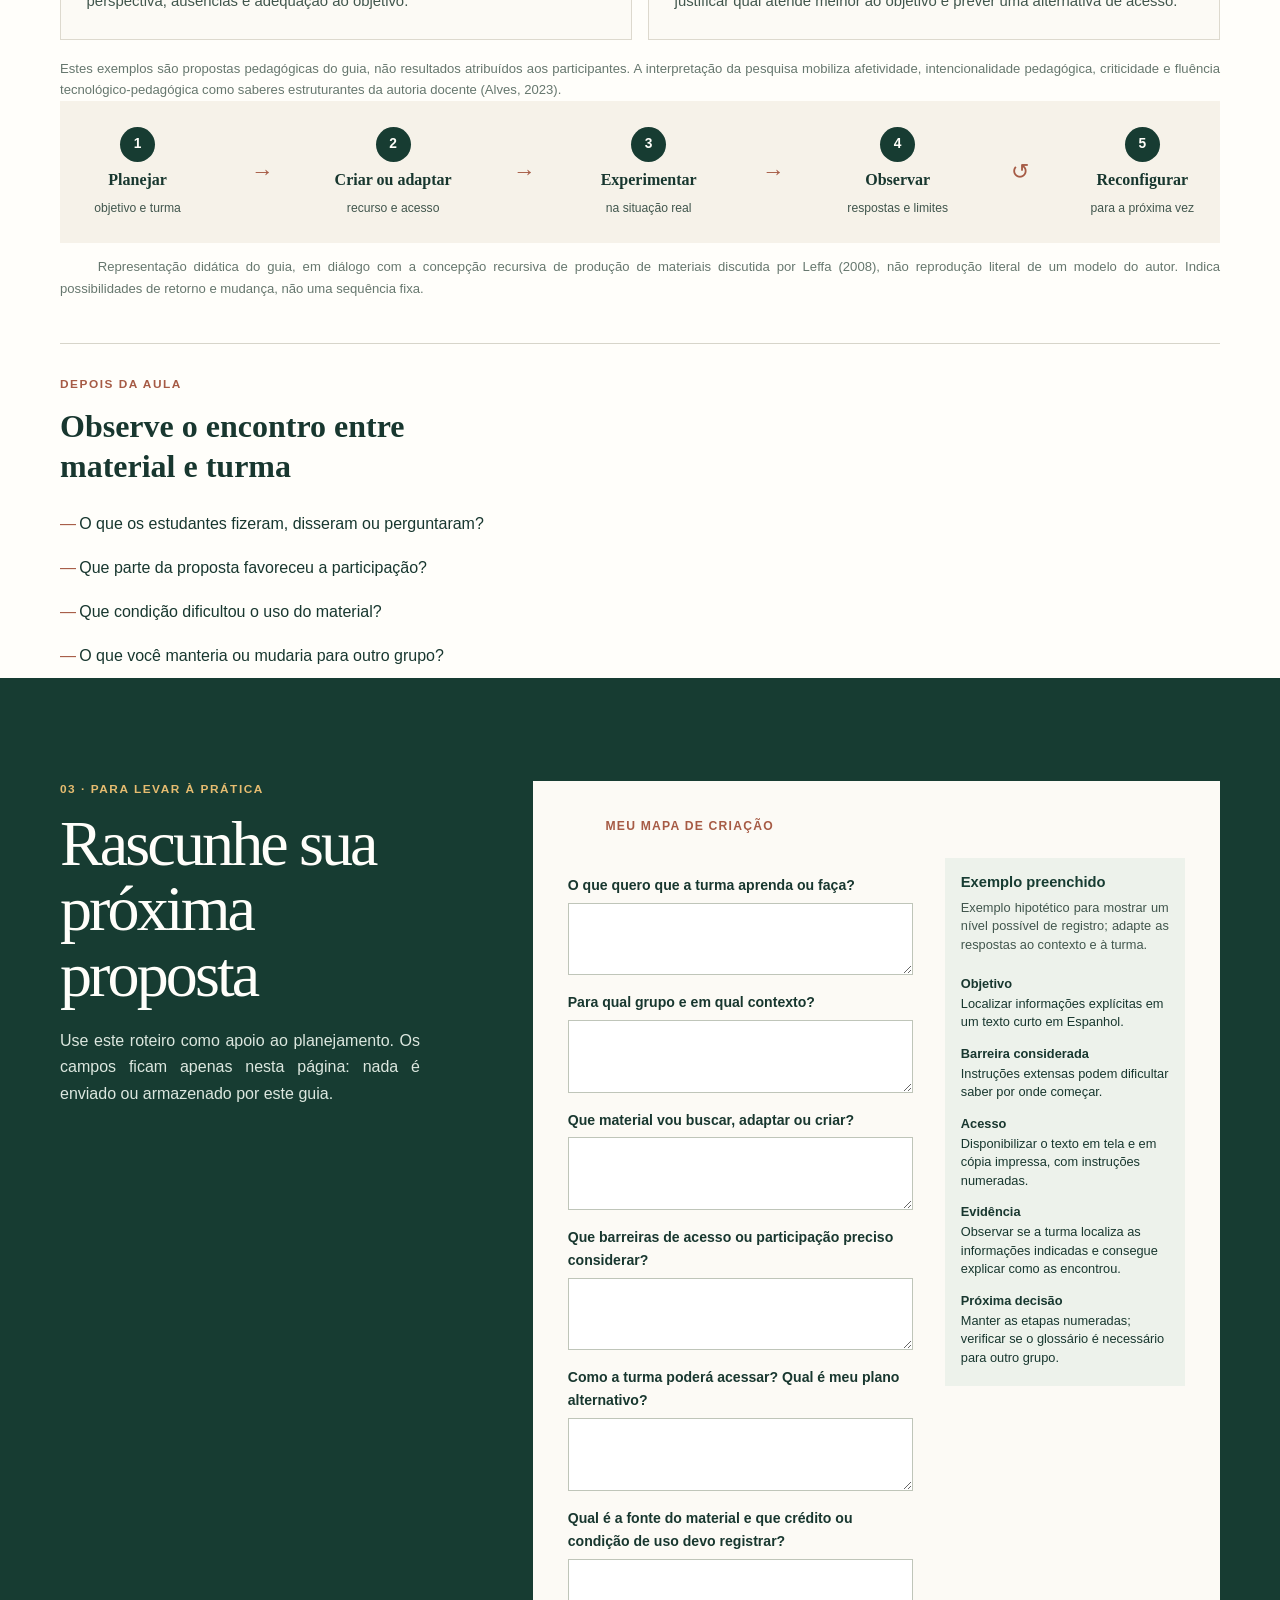
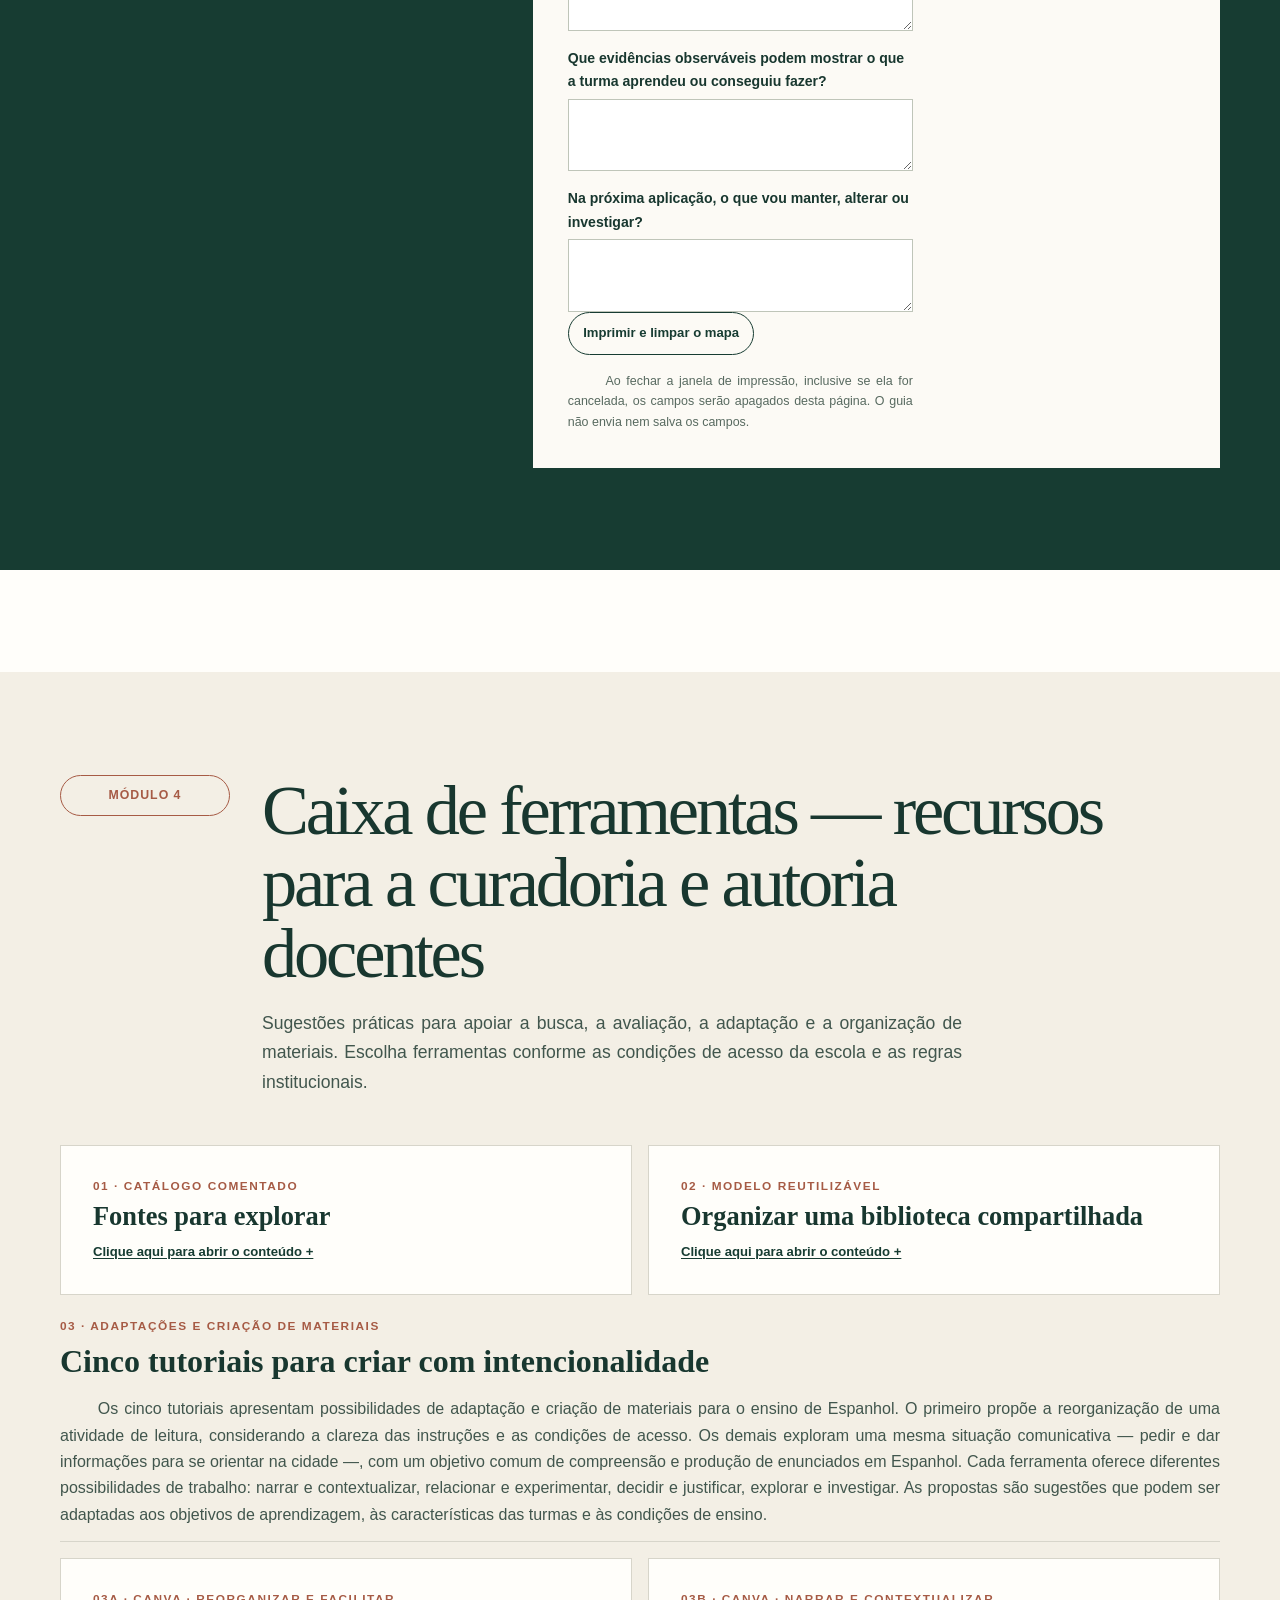
==== commit cdb17aa7: "Update guide navigation and contacts Align the IA and continuing-education navigation, and integrate" ====
--- a/index.html
+++ b/index.html
@@ -9,13 +9,13 @@
     >
     <meta name="theme-color" content="#173c32">
     <title>Curadoria e Autoria docentes — Guia tutorial para professores de Língua Espanhola</title>
-    <link rel="stylesheet" href="styles.css?v=20261019-1">
+    <link rel="stylesheet" href="styles.css?v=20261108-1">
     <script
       data-goatcounter="https://guiacuradorautorppgterufsm.goatcounter.com/count"
       src="https://gc.zgo.at/count.js"
       defer
     ></script>
-    <script src="script.js?v=20261019-1" defer></script>
+    <script src="script.js?v=20261019-2" defer></script>
   </head>
   <body>
     <a class="skip-link" href="#conteudo">Pular para o conteúdo</a>
@@ -58,10 +58,13 @@
             <a class="menu-subitem" href="#tutorial-wordwall">03C · Wordwall — relacionar perguntas e orientações</a>
             <a class="menu-subitem" href="#tutorial-kahoot">03D · Kahoot! — decidir e justificar</a>
             <a class="menu-subitem" href="#tutorial-genially">03E · Genially — explorar trajetos</a>
-            <a class="menu-subitem" href="#biblioteca-prompts">04 · Biblioteca de prompts — IA</a>
-            <a class="menu-subitem" href="#acessibilidade">Acessibilidade e participação</a>
-            <a class="menu-subitem" href="#formacao-continuada">Formação continuada — Para ir além</a>
-            <a href="#avaliacao">Avaliação do guia</a>
+            <a href="#biblioteca-prompts">04 — Criar com IA — Biblioteca de prompts</a>
+            <a class="menu-subitem" href="#percurso-ia">04A — Como usar a IA com base na curadoria e autoria docentes</a>
+            <a class="menu-subitem" href="#acessibilidade">04B — Acessibilidade e participação</a>
+            <a href="#formacao-continuada">05 — Formação continuada — Para ir além</a>
+            <a class="menu-subitem" href="#moocs-title">05A — Formação continuada — MOOCs da UFSM</a>
+            <a class="menu-subitem" href="#products-title">05B — Produção acadêmica — Dissertações e Produtos Educacionais do PPGTER</a>
+            <a href="#sugestoes">Sugestões e dúvidas</a>
             <a href="#licenca">Reutilização e licença</a>
             <a href="#sobre-nos">Sobre nós</a>
             <a href="#contatos">Nossos contatos</a>
@@ -94,10 +97,9 @@
             <a class="text-link" href="#resultados-perspectiva">Clique aqui para ver os resultados agregados</a>
           </div>
           <p class="hero-note">
-            Versão do guia para avaliação: explore os módulos no seu ritmo e
-            escolha o percurso que faz sentido para sua prática. Depois, acesse
-            o link de avaliação pelo item “Avaliação do guia” no menu ou pela
-            seção correspondente, ao final desta página.
+            Explore os módulos no seu ritmo e escolha o percurso que faz sentido
+            para sua prática. Ao final da página, você pode enviar dúvidas,
+            sugestões ou comentários à pesquisadora.
           </p>
         </div>
         <figure class="cover-card">
@@ -334,8 +336,8 @@
                 <a href="#catalogo-recursos">01 - Onde buscar - Catálogo comentado</a>
                 <a href="#biblioteca-compartilhada">02 - Repositório - Organizar uma biblioteca compartilhada</a>
                 <a href="#tutorials-criacao">03 - Adaptações e criação de materiais - cinco tutoriais</a>
-                <a href="#biblioteca-prompts">04 - Criar - Biblioteca de prompts com IA</a>
-                <a href="#formacao-continuada">05 - Formação continuada - Para ir além</a>
+                <a href="#biblioteca-prompts">04 — Criar com IA — Biblioteca de prompts</a>
+                <a href="#formacao-continuada">05 — Formação continuada — Para ir além</a>
               </nav>
             </article>
           </div>
@@ -1037,9 +1039,16 @@
               </div>
             </details>
           </div>
-          <details class="tool-card tool-card-wide" id="biblioteca-prompts">
+          <section class="ai-guidance-section" id="biblioteca-prompts" aria-labelledby="ai-guidance-title">
+            <div class="ai-guidance-heading">
+              <p class="eyebrow">04 — Criar com IA — Biblioteca de prompts</p>
+              <h3 id="ai-guidance-title">Apoio para planejar, adaptar e revisar com autonomia docente</h3>
+              <p>Escolha um dos percursos conforme sua necessidade. Em ambos, a Inteligência Artificial pode apoiar o trabalho, mas as decisões pedagógicas permanecem com o professor.</p>
+            </div>
+            <div class="tool-grid">
+          <details class="tool-card" id="percurso-ia">
             <summary class="tool-card-summary">
-              <span class="eyebrow">04 · Biblioteca de prompts · IA</span>
+              <span class="eyebrow">04A — Como usar a IA com base na curadoria e autoria docentes</span>
               <h3>Solicitar apoio sem delegar a decisão docente</h3>
               <span class="tool-card-disclosure" aria-hidden="true"></span>
             </summary>
@@ -1051,10 +1060,6 @@
                   <p>“Sugira duas atividades de Espanhol para praticar [objetivo linguístico] com uma turma de [etapa]. Para cada uma, indique objetivo, materiais, etapas e uma alternativa sem internet. Não invente referências; destaque o que o professor precisa verificar.”</p>
                 </div>
                 <div class="prompt-example">
-                  <strong>Adaptar considerando uma barreira</strong>
-                  <p>“Considere esta barreira de acesso ou participação: [descreva a barreira observada, sem identificar pessoas]. Proponha até três alternativas para a atividade de Espanhol abaixo, preservando [objetivo]. Explique o que muda, o que permanece e como verificar se a alternativa funciona. Não associe a barreira a um diagnóstico nem inclua informação não fornecida. Material autorizado: [trecho].”</p>
-                </div>
-                <div class="prompt-example">
                   <strong>Revisar o Espanhol e o contexto cultural</strong>
                   <p>“Revise o texto abaixo quanto a clareza e uso do Espanhol para [contexto]. Separe correções necessárias de variações possíveis, não trate uma variedade linguística como erro por si só e indique dúvidas que precisam ser conferidas em fonte confiável. Texto autorizado: [trecho].”</p>
                 </div>
@@ -1066,13 +1071,18 @@
               <p class="small-note"><strong>Revisão necessária:</strong> compare a resposta com fontes confiáveis, confira língua, fatos, representações culturais, direitos e adequação pedagógica. Sistemas de IA podem errar, reproduzir vieses ou produzir conteúdo de origem incerta. Não insira dados pessoais, confidenciais ou identificáveis de estudantes.</p>
             </div>
           </details>
-          <section class="accessibility-path" id="acessibilidade" aria-labelledby="accessibility-title">
-            <div class="section-heading">
-              <div>
-                <p class="eyebrow">Acessibilidade e participação</p>
+          <details class="tool-card" id="acessibilidade">
+            <summary class="tool-card-summary">
+                <p class="eyebrow">04B — Acessibilidade e participação</p>
                 <h3 id="accessibility-title">Comece pela barreira, não pelo diagnóstico</h3>
-              </div>
-              <p class="section-intro">As opções abaixo são pontos de partida, não adaptações universais. Converse com o estudante e, quando necessário, com profissionais que acompanham seu processo. A inclusão deste percurso é uma decisão pedagógica de desenvolvimento do produto.</p>
+                <span class="tool-card-disclosure" aria-hidden="true"></span>
+            </summary>
+            <div class="tool-card-content">
+            <p class="section-intro">Use a IA como apoio para explorar alternativas de adaptação, acessibilidade e participação de estudantes público-alvo da Educação Especial, incluindo aqueles atendidos pelo Atendimento Educacional Especializado (AEE). As opções abaixo são pontos de partida, não adaptações universais: converse com o estudante e, quando necessário, com os profissionais que acompanham seu processo. A inclusão deste percurso é uma decisão pedagógica de desenvolvimento do produto.</p>
+            <div class="prompt-example">
+              <strong>Prompt para explorar alternativas com IA</strong>
+              <p>“Considere esta barreira de acesso ou participação: [descreva a barreira observada, sem identificar pessoas]. Proponha até três alternativas para a atividade de Espanhol abaixo, preservando [objetivo]. Explique o que muda, o que permanece e como verificar se a alternativa funciona. Não associe a barreira a um diagnóstico nem inclua informação não fornecida. Material autorizado: [trecho].”</p>
+              <p class="small-note">Revise as propostas com o estudante e com os profissionais da escola ou do AEE, conforme necessário. Não compartilhe dados pessoais, confidenciais ou identificáveis.</p>
             </div>
             <div class="barrier-grid">
               <details>
@@ -1124,10 +1134,13 @@
               Pedagogia; para adaptações e adequações, procure os profissionais
               da Educação Especial e articule as decisões com o AEE.
             </p>
+            </div>
+          </details>
+            </div>
           </section>
           <section class="formation-section" id="formacao-continuada" aria-labelledby="formation-title">
             <div class="formation-heading">
-              <p class="eyebrow">Formação continuada · Para ir além</p>
+              <p class="eyebrow">05 — Formação continuada — Para ir além</p>
               <h3 id="formation-title">Ampliar repertórios, explorar possibilidades</h3>
               <p>Um espaço para conhecer propostas formativas e produções acadêmicas que podem contribuir para o aprofundamento da fluência tecnológico-pedagógica, da curadoria e da autoria docentes.</p>
               <p>A formação docente é um percurso contínuo, construído a partir de experiências, interesses e necessidades que se transformam ao longo da trajetória profissional.</p>
@@ -1138,7 +1151,7 @@
             <div class="formation-groups">
               <section class="formation-group" aria-labelledby="moocs-title">
                 <article class="formation-card">
-                  <p class="eyebrow">01 · Formação continuada</p>
+                  <p class="eyebrow">05A · Formação continuada</p>
                   <h4 id="moocs-title">MOOCs da UFSM</h4>
                   <p>Explore os cursos on-line, abertos e massivos disponibilizados pela Universidade Federal de Santa Maria. Conheça diferentes temáticas e propostas formativas e identifique aquelas que dialogam com seus interesses, suas necessidades e seus objetivos profissionais.</p>
                   <p class="formation-reflection"><strong>Para refletir:</strong> que conhecimentos ou experiências você gostaria de aprofundar neste momento da sua trajetória docente?</p>
@@ -1147,42 +1160,18 @@
               </section>
               <section class="formation-group" aria-labelledby="products-title">
                 <article class="formation-card">
-                  <p class="eyebrow">02 · Produção acadêmica</p>
+                  <p class="eyebrow">05B · Produção acadêmica</p>
                   <h4 id="products-title">Dissertações e Produtos Educacionais do PPGTER</h4>
                   <p>Conheça as dissertações e os Produtos Educacionais desenvolvidos no Programa de Pós-Graduação em Tecnologias Educacionais em Rede da UFSM (PPGTER). Explore diferentes propostas, recursos e experiências e considere quais podem contribuir para suas práticas, estudos ou projetos.</p>
                   <p class="formation-reflection"><strong>Para refletir:</strong> que ideias ou possibilidades você pode conhecer, adaptar ou investigar a partir dessas produções?</p>
-                  <a class="formation-link" href="https://www.ufsm.br/cursos/pos-graduacao/santa-maria/ppgter/dissertacoes" target="_blank" rel="noopener">Acessar o repositório do PPGTER <span aria-hidden="true">↗</span></a>
+                  <div class="formation-links">
+                    <a class="formation-link" href="https://www.ufsm.br/cursos/pos-graduacao/santa-maria/ppgter/dissertacoes" target="_blank" rel="noopener">Acessar as dissertações do PPGTER <span aria-hidden="true">↗</span></a>
+                    <a class="formation-link" href="https://www.ufsm.br/cursos/pos-graduacao/santa-maria/ppgter/produtos-das-dissertacoes" target="_blank" rel="noopener">Acessar os produtos educacionais do PPGTER <span aria-hidden="true">↗</span></a>
+                  </div>
                 </article>
               </section>
             </div>
           </section>
-        </div>
-      </section>
-
-      <section class="section-wrap evaluation-section section-space" id="avaliacao" aria-labelledby="evaluation-title">
-        <div class="section-heading">
-          <div>
-            <p class="eyebrow">Avaliação do guia</p>
-            <h2 id="evaluation-title">Ajude a aprimorar<br>este material</h2>
-          </div>
-          <p class="section-intro">
-            <strong>Sua experiência pode ajudar a aperfeiçoar este guia.</strong>
-            <br><br>
-            Depois de explorar os módulos e experimentar os recursos que fizerem sentido para sua prática, convidamos você a compartilhar percepções sobre a clareza dos conteúdos, a navegação, os tutoriais e as possibilidades de aplicação.
-            <br><br>
-            O formulário será aberto em uma nova aba, para que você possa continuar consultando o material enquanto responde.
-          </p>
-        </div>
-        <div class="pending-action" role="status" aria-live="polite">
-          <a
-            class="button button-light evaluation-button"
-            href="https://forms.gle/c5HZuZcUYfgRD1hr6"
-            target="_blank"
-            rel="noopener noreferrer"
-            aria-label="Abrir o formulário de avaliação do guia tutorial em uma nova aba"
-          >
-            Avaliar o guia tutorial <span aria-hidden="true">↗</span>
-          </a>
         </div>
       </section>
 
@@ -1264,6 +1253,13 @@
             <div class="profile-description">
               <p>Mestranda no Programa de Pós-Graduação em Tecnologias Educacionais em Rede (PPGTER) da Universidade Federal de Santa Maria (UFSM), integrante do Grupo de Investigações sobre Tecnologias, Ensino e aprendizagem (GITEA), e professora em formação em Letras — Espanhol pela UFSM. Desenvolve pesquisas em Linguística Aplicada, com ênfase na investigação de práticas didáticas de curadoria, autoria e desenvolvimento profissional docente no ensino de línguas mediado por tecnologias.</p>
             </div>
+            <a
+              class="button button-primary profile-lattes-button"
+              href="http://lattes.cnpq.br/9886173839048880"
+              target="_blank"
+              rel="noopener noreferrer"
+              aria-label="Acessar o Currículo Lattes de Sílvia Natércia Pedrozo Viana (abre em nova aba)"
+            >Acessar Currículo Lattes</a>
           </article>
           <article class="profile-card profile-card-person">
             <div class="profile-heading">
@@ -1292,6 +1288,13 @@
             <div class="profile-description">
               <p>Doutora em Letras, professora da Universidade Federal de Santa Maria (UFSM), orientadora no Programa de Pós-Graduação em Tecnologias Educacionais em Rede (PPGTER) e integrante do Grupo de Investigações sobre Tecnologias, Ensino e aprendizagem (GITEA). Desenvolve pesquisas em Linguística Aplicada, com ênfase na formação de professores, tecnologias educacionais, ensino de línguas e letramentos em ambientes digitais.</p>
             </div>
+            <a
+              class="button button-primary profile-lattes-button"
+              href="http://lattes.cnpq.br/3858909434538236"
+              target="_blank"
+              rel="noopener noreferrer"
+              aria-label="Acessar o Currículo Lattes de Vanessa Ribas Fialho (abre em nova aba)"
+            >Acessar Currículo Lattes</a>
           </article>
           <article class="profile-card">
             <div class="profile-heading">
@@ -1324,8 +1327,9 @@
             <h2 id="contacts-title">Entre em contato<br>com a equipe</h2>
           </div>
           <p class="section-intro">
-            Para enviar dúvidas, sugestões ou compartilhar como utilizou o
-            material, escreva à pesquisadora ou à orientadora.
+            Escolha como deseja entrar em contato: envie um e-mail à
+            pesquisadora ou à orientadora, ou use o formulário privado de
+            sugestões e dúvidas.
           </p>
         </div>
         <div class="contact-grid">
@@ -1337,6 +1341,30 @@
             <strong>Orientadora · Prof.ª Dr.ª Vanessa Ribas Fialho</strong>
             <a href="mailto:vanessafialho@ufsm.br">vanessafialho@ufsm.br</a>
           </article>
+          <details class="tool-card tool-card-full-row" id="sugestoes">
+            <summary class="tool-card-summary">
+              <span class="eyebrow">Sugestões e dúvidas</span>
+              <h3 id="suggestions-title">Enviar formulário privado</h3>
+              <span class="tool-card-disclosure" aria-hidden="true"></span>
+            </summary>
+            <div class="tool-card-content">
+              <p>Use o formulário para enviar dúvidas, sugestões ou comentários sobre o guia. As respostas não ficam visíveis a outros visitantes e são acessíveis à pesquisadora e, se necessário, à equipe autorizada na conta do formulário. Nome e e-mail são opcionais. Não inclua dados pessoais ou informações que identifiquem estudantes.</p>
+              <div class="suggestions-form">
+                <iframe
+                  src="https://docs.google.com/forms/d/e/1FAIpQLSdtm2ts1FJ7rQLNwOiGBwcm1TxW6LXRIoqEfOItEe0qKUSPhg/viewform?embedded=true"
+                  title="Formulário privado de sugestões e dúvidas"
+                  loading="lazy"
+                  referrerpolicy="no-referrer"
+                >Carregando formulário…</iframe>
+                <p>
+                  Se o formulário não carregar,
+                  <a href="https://forms.gle/MKbDeiMpVnDUmit89" target="_blank" rel="noopener noreferrer">
+                    abra-o em uma nova aba
+                  </a>.
+                </p>
+              </div>
+            </div>
+          </details>
         </div>
       </section>
 
@@ -1382,9 +1410,9 @@
         <div class="footer-credit">
           <p><a href="#referencias">Consultar referências</a> · <a href="#contatos">Nossos contatos</a></p>
           <div class="site-visit-counter" aria-label="Contagem de acessos">
-            <p>Acessos totais ao guia</p>
-            <div id="site-visit-count" role="status" aria-live="polite"></div>
-            <small>Contagem iniciada após a ativação do contador.</small>
+            <p>Visualizações registradas no guia</p>
+            <span id="site-visit-count" role="status" aria-live="polite">Carregando…</span>
+            <small>A contagem começou com a ativação deste contador. Nenhum visitante é identificado. Estatísticas por <a href="https://www.goatcounter.com/" target="_blank" rel="noopener">GoatCounter</a>.</small>
           </div>
         </div>
       </div>
--- a/styles.css
+++ b/styles.css
@@ -57,7 +57,6 @@
   .stage-card,
   .tool-card,
   .intro-copy,
-  .accessibility-path,
   .worksheet-intro,
   .formation-card,
   .adapt-card,
@@ -410,6 +409,14 @@
   background: var(--pine-deep);
 }
 
+.profile-lattes-button {
+  width: fit-content;
+  min-height: 40px;
+  margin-top: 0.75rem;
+  padding: 0.5rem 0.9rem;
+  font-size: 0.9rem;
+}
+
 .button-primary span,
 .button-light span {
   font-size: 1.2rem;
@@ -1467,6 +1474,14 @@
   font-size: inherit;
 }
 
+.site-visit-counter #site-visit-count {
+  display: inline-block;
+  min-height: 1.5em;
+  font-size: 1.1rem;
+  font-weight: 700;
+  font-variant-numeric: tabular-nums;
+}
+
 .site-visit-counter small {
   display: block;
   margin-top: 0.35rem;
@@ -1786,10 +1801,16 @@
   background: var(--white);
 }
 
+.formation-links {
+  display: grid;
+  justify-items: start;
+  margin-top: auto;
+  gap: 0.45rem;
+  padding-top: 1rem;
+}
+
 .formation-link {
   width: fit-content;
-  margin-top: auto;
-  padding-top: 1rem;
   color: var(--pine);
   font-weight: 700;
   text-underline-offset: 0.18em;
@@ -1861,12 +1882,6 @@
 }
 
 .curation-support .section-heading h3,
-.accessibility-path .section-heading h3 {
-  margin: 0;
-  font-family: Georgia, serif;
-  font-size: clamp(1.7rem, 3vw, 2.25rem);
-}
-
 .five-c-grid {
   display: grid;
   grid-template-columns: repeat(5, minmax(0, 1fr));
@@ -1889,10 +1904,27 @@
   font-size: 0.88rem;
 }
 
-.accessibility-path {
+.ai-guidance-section {
   margin-top: 2rem;
-  padding: clamp(1.25rem, 3vw, 2rem);
-  background: var(--paper);
+  padding-top: 1.5rem;
+  border-top: 1px solid var(--line);
+}
+
+.ai-guidance-heading {
+  max-width: 800px;
+  margin-bottom: 1.25rem;
+}
+
+.ai-guidance-heading h3 {
+  margin: 0;
+  font-family: Georgia, serif;
+  font-size: clamp(1.7rem, 3vw, 2.25rem);
+  line-height: 1.2;
+}
+
+.ai-guidance-heading p:last-child {
+  margin-bottom: 0;
+  color: var(--ink-soft);
 }
 
 .barrier-grid {
@@ -1979,10 +2011,26 @@
   color: var(--ink);
 }
 
-.evaluation-button {
-  margin-top: 0.5rem;
-  padding-inline: 1.5rem;
-  box-shadow: 0 8px 20px rgba(21, 56, 49, 0.12);
+.suggestions-form {
+  max-width: 900px;
+  margin-inline: auto;
+}
+
+.suggestions-form iframe {
+  display: block;
+  width: 100%;
+  min-height: 1000px;
+  border: 0;
+}
+
+.suggestions-form p {
+  margin: 0.5rem 0 0;
+  font-size: 0.88rem;
+}
+
+.suggestions-form a {
+  color: var(--pine);
+  font-weight: 700;
 }
 
 .pending-link {
